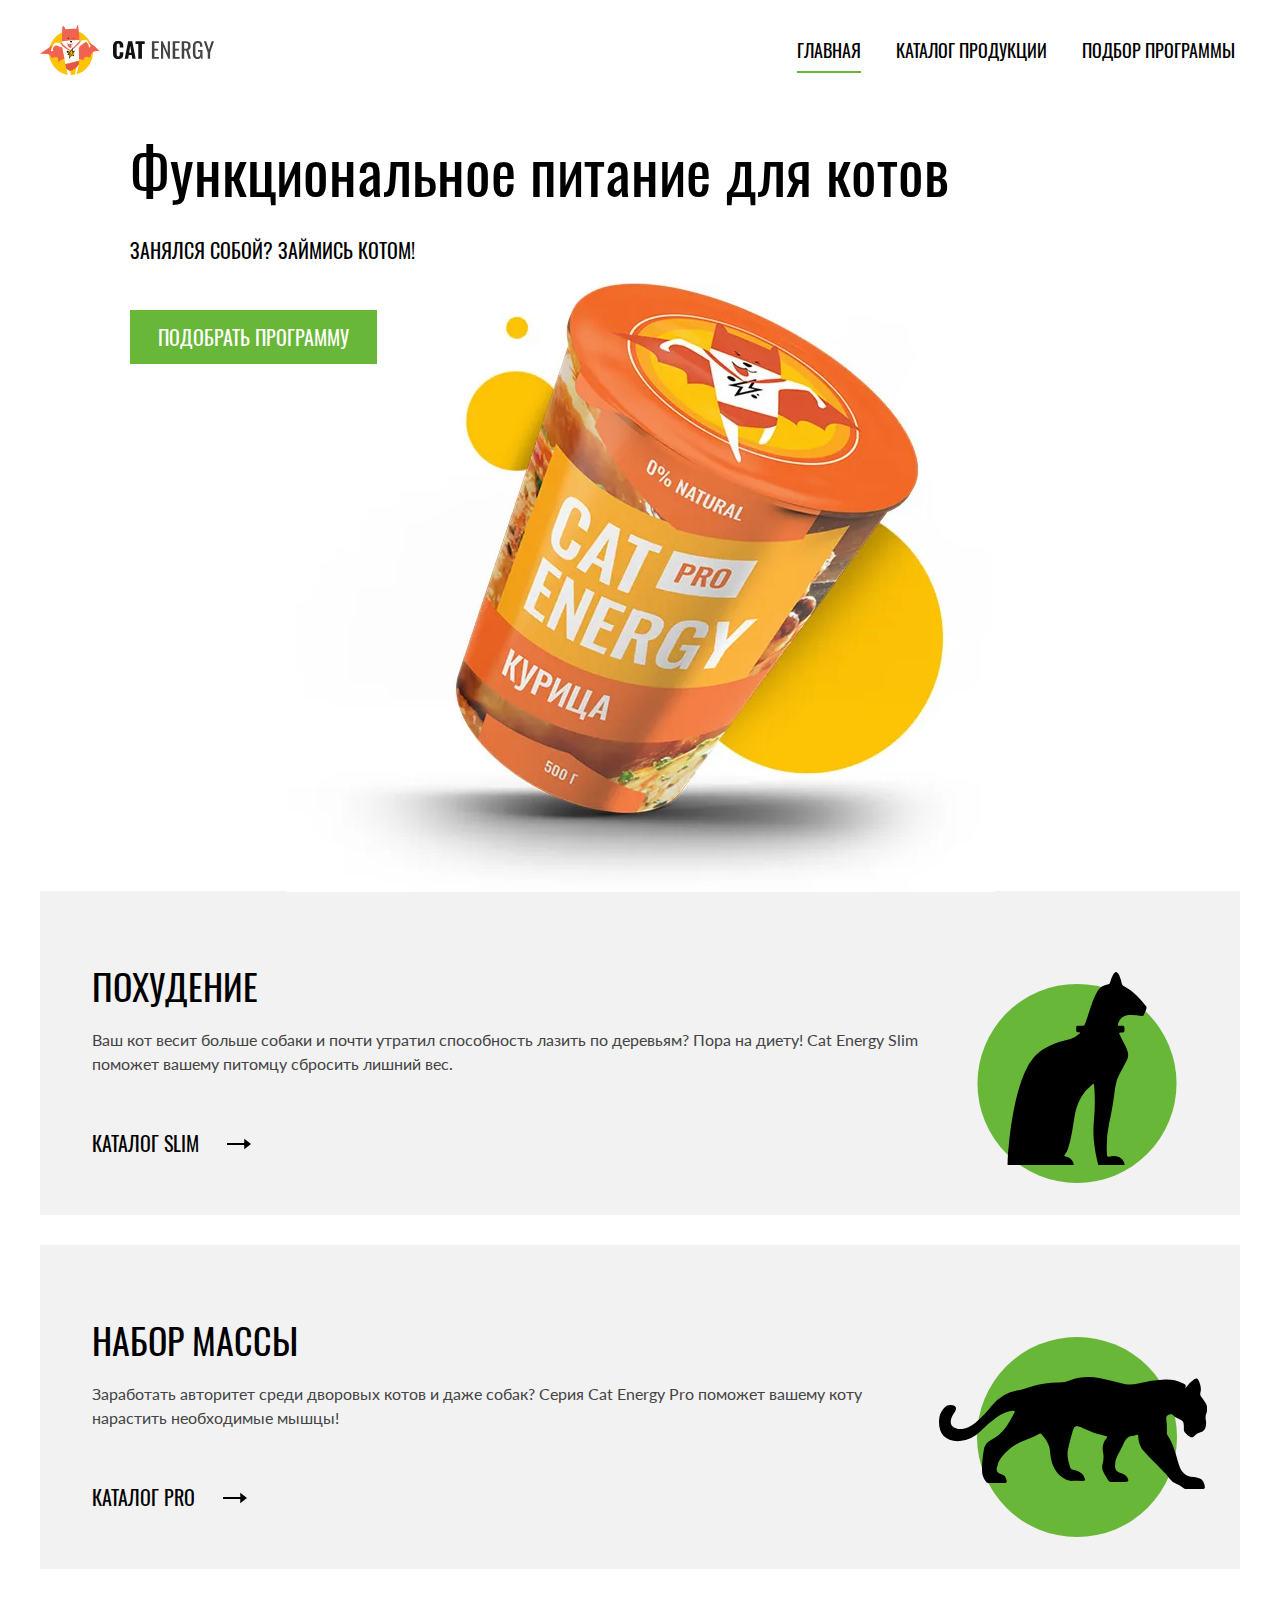
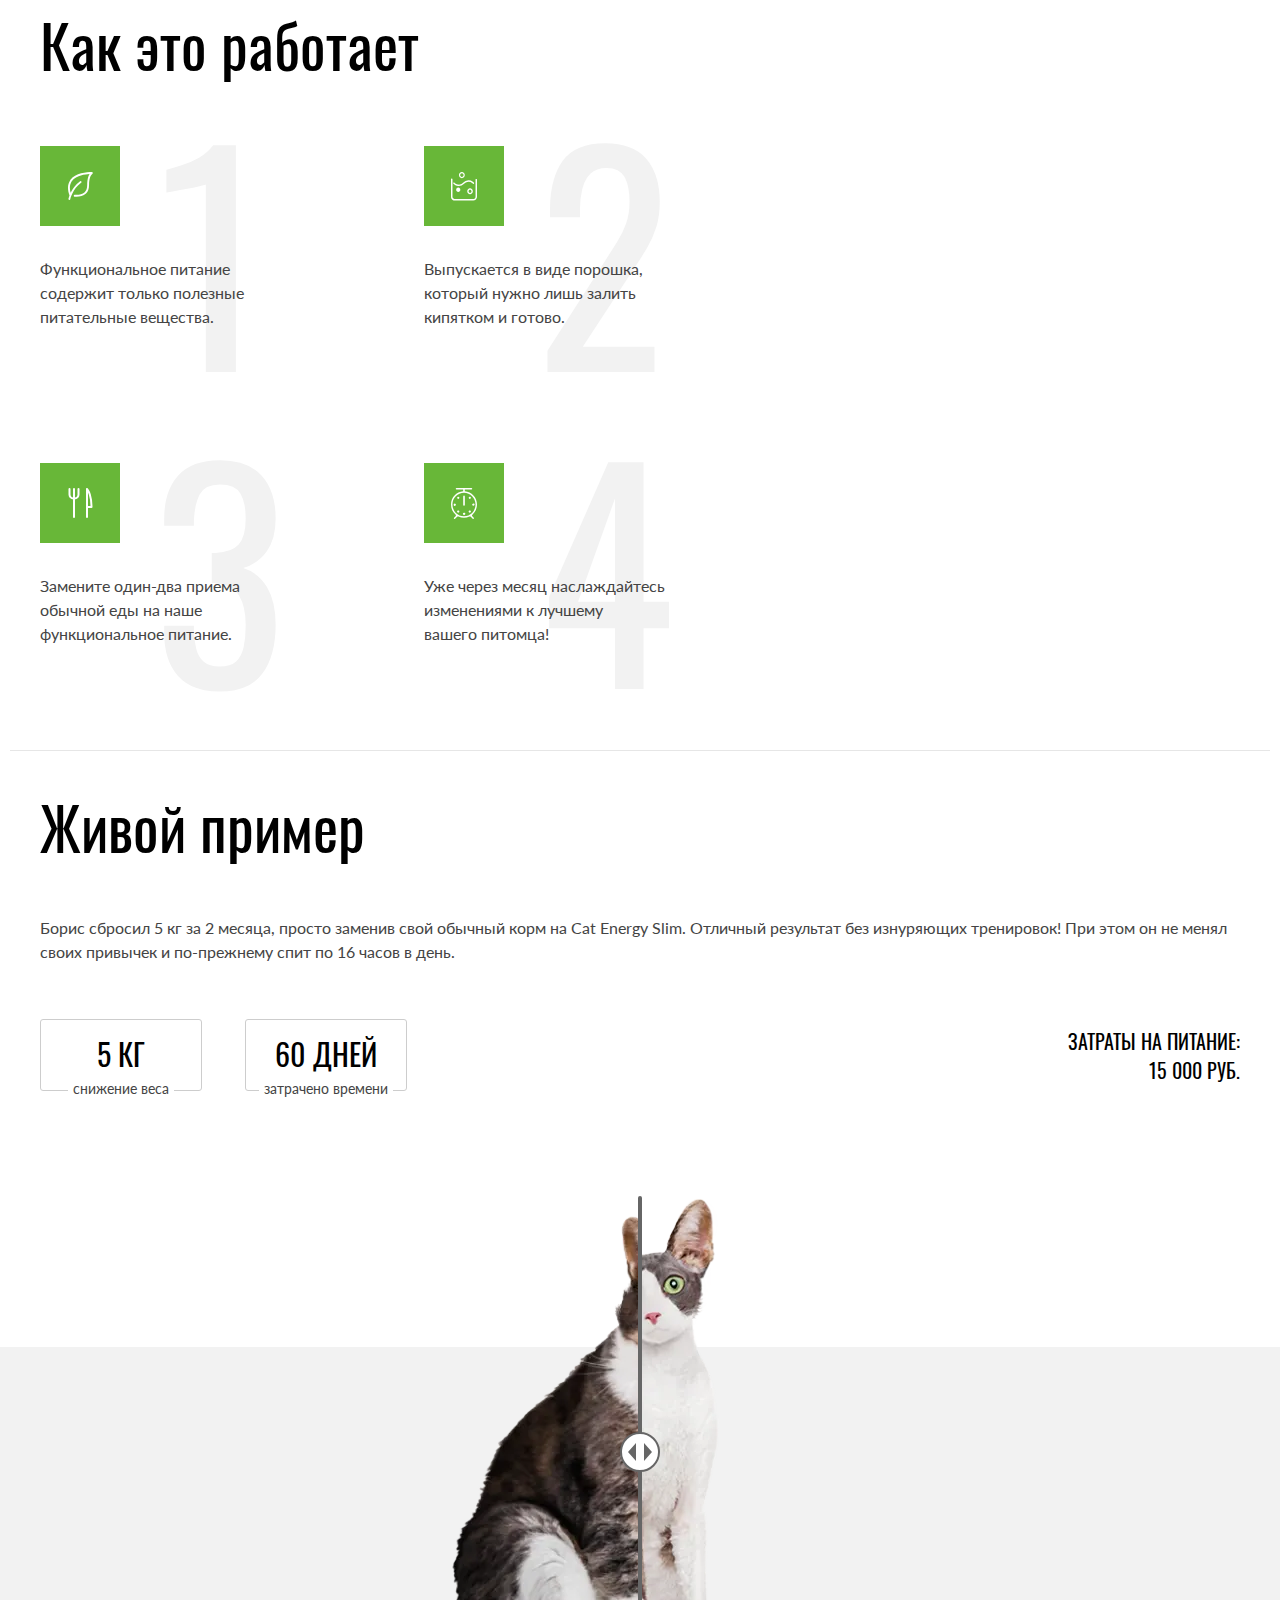
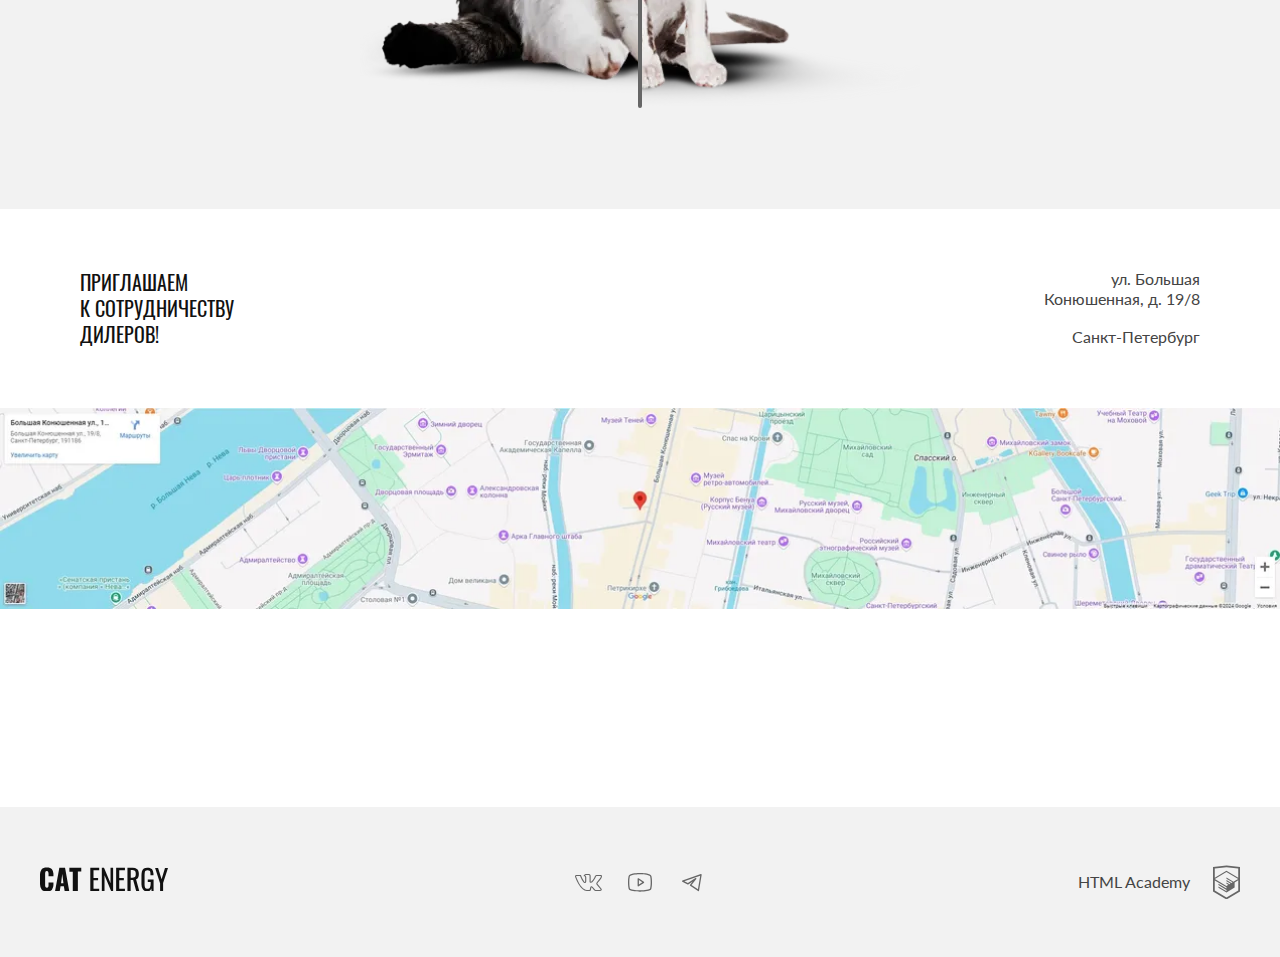
==== index.html @ 211fd14f "Deploying to gh-pages from @ rantbc/2375059-cat-energy-32@48a340b6cc485bbe9a402b5ea3aac0d2ffae75e6 🚀" ====
<!DOCTYPE html><html class="page" lang="ru"><head><meta charset="UTF-8"><title>Кэт энерджи</title><link rel="icon" href="favicon.ico"><!-- 32×32 --><link rel="icon" href="favicons/icon.svg" type="image/svg+xml"><link rel="apple-touch-icon" href="favicons/apple.png"><!-- 180×180 --><link rel="manifest" href="manifest.webmanifest"><meta name="viewport" content="width=device-width,initial-scale=1"><link rel="stylesheet" href="styles/styles.css"><script src="scripts/index.js" defer="defer"></script></head><body class="page__body"><header class="header promo"><div class="header__wrapper container"><a class="header__logo" href="index.html"><picture><source media="(min-width: 1440px)" srcset="images/logo-desktop.svg" width="202" height="59" type="image/svg+xml"><source media="(min-width: 768px)" srcset="images/logo-tablet.svg" width="174" height="50" type="image/svg+xml"><img src="images/logo-mobile.svg" width="33" height="38" alt="Логотип «Кэт энерджи»" title="Логотип «Кэт энерджи»"></picture></a><!-- блок скрываем на десктопе --> <a class="header__company" href="index.html"><img src="images/logo-caption.svg" width="101" height="20" alt="Cat Energy" title="Cat Energy"> </a><button class="button header__toggle header__toggle--nojs" id="nav-toggle" type="button" onclick="navToggle()"><span class="visually-hidden">Открыть меню</span></button><nav class="header__nav header__nav--nojs header-menu header-promo-menu" id="dropdown"><ul class="list header-menu__list"><li class="header-menu__item"><a class="link header-menu__link header-menu__link--active" href="index.html">Главная</a></li><li class="header-menu__item"><a class="link header-menu__link" href="catalog.html">Каталог продукции</a></li><li class="header-menu__item"><a class="link header-menu__link" href="programs.html">Подбор программы</a></li></ul></nav></div><div class="promo__wrapper container"><div class="promo__content promo-content"><h2 class="heading heading-h2 promo-content__title">Функциональное питание для котов</h2><p class="promo-content__subtitle">Занялся собой? Займись котом!</p><a class="button button--primary promo-content__button" href="programs.html">Подобрать программу</a><div class="promo-content__image"><picture><source media="(min-width: 1440px)" width="552" height="499" type="image/webp" srcset="images/promo-can@1x.webp, images/promo-can@2x.webp 2x"><source media="(min-width: 768px)" width="709" height="609" type="image/webp" srcset="images/promo-can-tablet@1x.webp, images/promo-can-tablet@2x.webp 2x"><source width="280" height="270" type="image/webp" srcset="images/promo-can-mobile@1x.webp, images/promo-can-mobile@2x.webp 2x"><source media="(min-width: 1440px)" width="552" height="499" type="image/png" srcset="images/promo-can@1x.png, images/promo-can@2x.png 2x"><source media="(min-width: 768px)" width="709" height="609" type="image/png" srcset="images/promo-can-tablet@1x.png, images/promo-can-tablet@2x.png 2x"><img src="images/promo-can-mobile@1x.png" width="280" height="270" srcset="images/promo-can-mobile@2x.png 2x" alt="Питание для котов" title="Питание для котов"></picture></div></div></div></header><main class="main-content"><section class="program-section"><div class="program container"><h1 class="visually-hidden">Кэт энерджи</h1><div class="program__wrapper"><div class="program__item program__item--slim"><h3 class="heading heading-h3 program__title">Похудение</h3><p class="program__description">Ваш кот весит больше собаки и почти утратил способность лазить по деревьям? Пора на диету! Cat Energy Slim поможет вашему питомцу сбросить лишний вес.</p><a class="link program__link" href="#">Каталог Slim</a></div><div class="program__item program__item--pro"><h3 class="heading heading-h3 program__title">Набор массы</h3><p class="program__description">Заработать авторитет среди дворовых котов и&nbsp;даже собак? Серия Cat Energy Pro поможет вашему коту нарастить необходимые мышцы!</p><a class="link program__link" href="#">Каталог Pro</a></div></div></div></section><section class="stages-section"><div class="stages container"><h2 class="heading heading-h2 stages__title">Как это работает</h2><ul class="list stages__list"><li class="stages__item stages__item--healthy"><p class="stages__description">Функциональное питание содержит только полезные питательные вещества.</p></li><li class="stages__item stages__item--soluble"><p class="stages__description">Выпускается в виде порошка, который нужно лишь залить кипятком и готово.</p></li><li class="stages__item stages__item--meal"><p class="stages__description">Замените один-два приема обычной еды на наше функциональное питание.</p></li><li class="stages__item stages__item--changes"><p class="stages__description stages-description">Уже через месяц наслаждайтесь изменениями к лучшему&nbsp;<br class="stages-description__break">вашего питомца!</p></li></ul></div></section><section class="example-section"><div class="example container"><h2 class="heading heading-h2 example__title">Живой пример</h2><div class="example__wrapper"><div class="example__content example-content"><p class="example-content__description">Борис сбросил 5&nbsp;кг за&nbsp;2&nbsp;месяца, просто заменив свой обычный корм на&nbsp;Cat Energy Slim. Отличный результат без изнуряющих тренировок! При этом он&nbsp;не&nbsp;менял своих привычек и&nbsp;по-прежнему спит по&nbsp;16&nbsp;часов в&nbsp;день.</p><div class="example-content__info example-info"><div class="example-info__wrapper"><div class="example-info__item example-info__item--weight info-item"><span class="info-item__progress">5 кг</span> <span class="info-item__caption info-item__caption--weight">Снижение веса</span></div><div class="example-info__item example-info__item--days info-item"><span class="info-item__progress">60 дней</span> <span class="info-item__caption info-item__caption--time">Затрачено времени</span></div><div class="example-info__item example-info__item--total info-item"><span class="info-item__total">Затраты на питание:</span> <span class="info-item__total">15 000 руб.</span></div></div></div></div><div class="example__slider example-slider"><picture class="example-slider__image-wrapper"><source media="(min-width: 768px)" width="560" height="512" type="image/webp" srcset="images/cat-before@1x.webp, images/cat-before@2x.webp 2x"><source width="280" height="256" type="image/webp" srcset="images/cat-before-mobile@1x.webp, images/cat-before-mobile@2x.webp 2x"><source media="(min-width: 768px)" width="560" height="512" type="image/png" srcset="images/cat-before@1x.png, images/cat-before@2x.png 2x"><img class="example-slider__image example-slider__image--leftShift" src="images/cat-before-mobile@1x.png" width="280" height="256" srcset="images/cat-before-mobile@2x.png 2x" alt="Кот до похудения" title="Кот до похудения"></picture><picture class="example-slider__image-wrapper"><source media="(min-width: 768px)" width="560" height="512" type="image/webp" srcset="images/cat-after@1x.webp, images/cat-after@2x.webp 2x"><source width="280" height="256" type="image/webp" srcset="images/cat-after-mobile@1x.webp, images/cat-after-mobile@2x.webp 2x"><source media="(min-width: 768px)" width="560" height="512" type="image/png" srcset="images/cat-after@1x.png, images/after@2x.png 2x"><img class="example-slider__image example-slider__image--rightShift" src="images/cat-after-mobile@1x.png" width="280" height="256" srcset="images/cat-after-mobile@2x.png 2x" alt="Кот после похудения" title="Кот после похудения"></picture><button class="example-slider__button example-slider-button" type="button"><span class="visually-hidden">Переключатель слайдов</span></button></div></div></div></section><section class="contacts-section"><div class="contacts"><h2 class="visually-hidden">Контактная информация</h2><div class="contacts__wrapper"><div class="contacts__address address container"><address class="address__wrapper"><p class="address__title">Приглашаем<br>к сотрудничеству дилеров!</p><p class="address__location">ул. Большая Конюшенная, д. 19/8<br><span class="address__location-city">Санкт-Петербург</span></p></address></div></div><iframe src="https://www.google.com/maps/embed?pb=!1m18!1m12!1m3!1d1998.603625719791!2d30.320472476916382!3d59.93871916209402!2m3!1f0!2f0!3f0!3m2!1i1024!2i768!4f13.1!3m3!1m2!1s0x4696310fca145cc1%3A0x42b32648d8238007!2z0JHQvtC70YzRiNCw0Y8g0JrQvtC90Y7RiNC10L3QvdCw0Y8g0YPQuy4sIDE5LzgsINCh0LDQvdC60YIt0J_QtdGC0LXRgNCx0YPRgNCzLCAxOTExODY!5e0!3m2!1sru!2sru!4v1725809662232!5m2!1sru!2sru" width="320" height="362" allowfullscreen="" title="Офис компании по адресу ул. Большая Конюшенная, д. 19/8 Санкт-Петербург"></iframe></div></section></main><footer class="footer"><div class="footer__wrapper container"><a class="footer__logo" href="index.html"><svg xmlns="http://www.w3.org/2000/svg" width="128" height="24" viewBox="0 0 128 24" fill="currentColor"><g clip-path="url(#a)" fill="currentColor"><path d="M1.62 22.46a9.43 9.43 0 0 1-1.6-5.72v-8.48a9.56 9.56 0 0 1 1.5-5.82c1.1-1.33 2.8-1.94 5.31-1.94 2.5 0 4.1.61 5.1 1.74a7.43 7.43 0 0 1 1.51 5v2.04h-4.9v-2.35a5.4 5.4 0 0 0-.3-2.04 1.42 1.42 0 0 0-1.4-.82c-.71 0-1.21.2-1.41.72a6.72 6.72 0 0 0-.3 2.25v10.92a4.3 4.3 0 0 0 .4 2.15c.2.5.7.71 1.4.71s1.1-.2 1.3-.71c.23-.7.33-1.42.3-2.15v-2.45h4.91v2.05a7.92 7.92 0 0 1-1.5 5.1c-1 1.23-2.7 1.84-5.1 1.84-2.41-.1-4.22-.71-5.22-2.04Zm17.73-21.66h5.7l4.21 23.3h-4.6l-.8-4.91h-3.31l-.8 4.9h-4.7l4.3-23.28Zm4.1 15.33-1.2-9.1-1.2 9.1h2.4Zm9.32-11.44h-3.4v-3.88h11.9v3.78h-3.4v19.5h-5.1v-19.4Zm17.63-3.89h8.8v2.46h-5.7v7.66h4.6v2.35h-4.6v8.57h5.7v2.35h-8.9v-23.38h.1Zm11.4 0h2.21l6.51 15.43v-15.42h2.6v23.28h-2l-6.6-15.93v15.93h-2.71v-23.28Zm14.33 0h8.81v2.46h-5.7v7.66h4.6v2.35h-4.6v8.57h5.7v2.35h-8.81v-23.38Zm11.41 0h4.61a7.9 7.9 0 0 1 5.1 1.44c1.1.92 1.6 2.55 1.6 4.7 0 2.96-.9 4.8-2.8 5.4l3.21 11.65h-3.1l-3-10.93h-2.51v10.93h-3.2v-23.18h.1Zm4.41 10.01c1.03.1 2.06-.2 2.9-.81.6-.51.9-1.53.9-3.07a6.72 6.72 0 0 0-.3-2.24 2.58 2.58 0 0 0-1.1-1.23 4.49 4.49 0 0 0-2.2-.4h-1.4v7.65h1.2v.1Zm10.91 11.55a10.49 10.49 0 0 1-1.4-5.93v-7.76a17 17 0 0 1 .5-4.4c.34-1.06 1-2 1.9-2.65 1.12-.67 2.41-1 3.71-.92 2.1 0 3.6.51 4.5 1.64a7.93 7.93 0 0 1 1.41 5.1v.82h-3v-.71c0-.86-.07-1.71-.2-2.56a2.05 2.05 0 0 0-.8-1.32 3.05 3.05 0 0 0-1.9-.51 2.96 2.96 0 0 0-2.01.6 2.3 2.3 0 0 0-.8 1.64c-.13.92-.2 1.84-.2 2.76v8.68a9.45 9.45 0 0 0 .6 3.88c.4.82 1.2 1.12 2.4 1.12a2.38 2.38 0 0 0 2.4-1.22c.53-1.3.77-2.69.7-4.09v-1.63h-2.9v-2.35h5.81v11.54h-2l-.3-2.65a4.08 4.08 0 0 1-4.11 2.96 4.93 4.93 0 0 1-4.3-2.04Zm17.13-6.44-4.9-15.01h3l3.5 11.23 3.4-11.23h3.01l-4.9 15.01v8.17h-3.01v-8.17h-.1Z"/></g></svg> <span class="visually-hidden">Название проекта «Cat Energy»</span></a><div class="footer__social social"><ul class="list social__list"><li class="social__item"><a class="social__link" href="https://vk.com/htmlacademy" target="_blank" rel="noopener noreferrer" title="Наша группа в Вконтакте"><svg class="social__icon social__icon--vkontakte" width="28" height="22"><use href="icons/stack.svg#icon-vkontakte"></use></svg> <span class="visually-hidden">Наша группа в Вконтакте</span></a></li><li class="social__item"><a class="social__link" href="https://www.youtube.com/@HTMLAcademyTV" target="_blank" rel="noopener noreferrer" title="Наш канал на YouTube"><svg class="social__icon social__icon--youtube" width="28" height="22"><use href="icons/stack.svg#icon-youtube"></use></svg> <span class="visually-hidden">Наш канал на YouTube</span></a></li><li class="social__item"><a class="social__link" href="https://htmlacademy.t.me" target="_blank" rel="noopener noreferrer" title="Наш канал в Telegram"><svg class="social__icon social__icon--telegram" width="28" height="22"><use href="icons/stack.svg#icon-telegram"></use></svg> <span class="visually-hidden">Наш канал в Telegram</span></a></li></ul></div><div class="footer__copyright copyright"><a class="link copyright__link" href="https://htmlacademy.ru/intensive/adaptive" target="_blank" rel="noopener noreferrer"><span class="copyright__text">HTML Academy</span> <svg xmlns="http://www.w3.org/2000/svg" width="27" height="34" viewBox="0 0 27 34" fill="currentColor"><g clip-path="url(#a)"><path d="m13.64.52-.14-.02-13.5 1.4v24.61l13.5 7.99 13.5-7.99v-24.6l-13.36-1.4Zm11.6 25-11.74 6.94-11.73-6.94v-10.1l11.68 6.93.02 1.25-8.02-4.75v1.23l8.04 4.8.02 1.3-8.05-4.76v1.22l8.04 4.81 8.12-4.83v-5.21l3.62-2.15v10.26Zm0-11.57-3.23 1.88-1.48.88-7.06-4.19-.01 1.23 6.04 3.57-.06.03-.13.07-.86.5-4.98-2.95-.01 1.22 3.93 2.33-.93.61-.02.01-2.97-1.74-.01 1.23 1.94 1.13-1.98 1.19-11.62-6.87 11.63-6.96 11.8 6.83Zm0-1.22-11.8-6.92-11.67 6.91v-9.23l11.73-1.23 11.73 1.23v9.24Z" fill="currentColor"/></g></svg> <span class="visually-hidden">Логотип HTML Academy</span></a></div></div></footer><script>window.onload = () => {
      if (document.querySelector('.header__nav--nojs, .header__toggle--nojs')) {
        const noJsElements = document.querySelectorAll('.header__nav--nojs, .header__toggle--nojs');
        noJsElements.forEach((el) => el.classList.remove('header__nav--nojs', 'header__toggle--nojs'))
      }
    };
    function navToggle() {
      document.getElementById("nav-toggle").classList.toggle("toggled");
      document.getElementById("dropdown").classList.toggle("show");
    }</script></body></html>
---- styles/styles.css ----
@font-face{font-family:Lato;font-weight:400;font-style:normal;font-display:swap;src:url(../fonts/lato/Lato-Regular.woff2)format("woff2")}@font-face{font-family:Oswald;font-weight:400;font-style:normal;font-display:swap;src:url(../fonts/oswald/oswaldregular.woff2)format("woff2")}*,:before,:after{box-sizing:border-box}img{object-fit:contain;max-width:100%;height:auto}body{margin:0;font-family:Lato,Arial,sans-serif;font-size:16px;font-weight:400;line-height:24px}.container{width:100%;max-width:1260px;margin:0 auto;padding:0 20px}@media (width>=768px){.container{padding:0 30px}}@media (width>=1440px){.container{padding:0 20px}}.list{margin:0;padding:0;list-style:none}.link{color:inherit;text-decoration:none}.heading{font-family:Oswald,Arial,sans-serif;font-weight:400}.visually-hidden{clip:rect(0 0 0 0);border:0;width:1px;height:1px;margin:-1px;padding:0;position:absolute;overflow:hidden}.button{-webkit-appearance:none;appearance:none;text-align:inherit;box-shadow:none;cursor:pointer;color:inherit;text-transform:uppercase;background:0 0;border:none;border-radius:0;padding:0;font-family:Oswald,Arial,sans-serif;text-decoration:none}.button--primary{text-align:center;color:#fff;background-color:#68b738;font-size:16px;line-height:20px}.button--primary:hover{background-color:#5eaa2f}.button--primary:active{color:#ffffff4d}.button--secondary{text-align:center;color:#444;background-color:#f2f2f2;font-size:16px;line-height:20px}.button--secondary:hover{background-color:#ebebeb}.header{position:relative}.header__wrapper{background-color:#fff;border-bottom:1px solid #e6e6e6;grid-template-columns:50px 1fr 50px;align-items:center;min-height:65px;display:grid;position:relative}@media (width>=768px){.header__wrapper{background-color:#0000;border-bottom:none;grid-template-columns:max-content 1fr;padding:25px 30px 0}}@media (width>=1440px){.header__wrapper{padding:55px 20px 0}}.header__logo img{display:block}.header__logo:hover img{opacity:.8}.header__logo:active img{opacity:.6}.header__company{justify-self:center;padding:5px 0 0}.header__company img{display:block}@media (width>=768px){.header__company{display:none}}.header__toggle{background-image:url(../icons/stack.svg#icon-bars);background-size:contain;justify-self:flex-end;width:24px;height:18px}@media (width>=768px){.header__toggle{display:none}}.header__toggle--nojs{display:none}.header__toggle.toggled{background-image:url(../icons/stack.svg#icon-close)}.header__nav{z-index:100;background-color:#fff;border-top:1px solid #e6e6e6;width:100%;display:none;position:absolute;top:100%;left:0}@media (width>=768px){.header__nav{top:initial;left:initial;background-color:#0000;border-top:none;justify-self:end;width:auto;padding:0 5px;display:block;position:relative}}@media (width>=1440px){.header__nav{padding:0}}.header__nav--nojs,.header__nav.show{display:block}.promo:before{content:"";background-color:#64a73c;background-image:-webkit-image-set(url(../images/promo-cat-green-mobile@1x.webp) 1x type("image/webp"),url(../images/promo-cat-green-mobile@2x.webp) 2x type("image/webp"),url(../images/promo-cat-green-mobile@1x.jpg) 1x type("image/jpg"),url(../images/promo-cat-green-mobile@2x.jpg) 2x type("image/jpg"));background-image:image-set("../images/promo-cat-green-mobile@1x.webp" 1x type("image/webp"),"../images/promo-cat-green-mobile@2x.webp" 2x type("image/webp"),"../images/promo-cat-green-mobile@1x.jpg" 1x type("image/jpg"),"../images/promo-cat-green-mobile@2x.jpg" 2x type("image/jpg"));background-position:50% 100%;background-repeat:no-repeat;background-size:contain;width:100%;height:367px;position:absolute;top:0;right:0}@media (width>=768px){.promo:before{content:none}}@media (width>=1440px){.promo:before{content:"";background-color:#64a73c;background-image:-webkit-image-set(url(../images/promo-cat-green@1x.webp) 1x type("image/webp"),url(../images/promo-cat-green@2x.webp) 2x type("image/webp"),url(../images/promo-cat-green@1x.jpg) 1x type("image/jpg"),url(../images/promo-cat-green@2x.jpg) 2x type("image/jpg"));background-image:image-set("../images/promo-cat-green@1x.webp" 1x type("image/webp"),"../images/promo-cat-green@2x.webp" 2x type("image/webp"),"../images/promo-cat-green@1x.jpg" 1x type("image/jpg"),"../images/promo-cat-green@2x.jpg" 2x type("image/jpg"));background-position:100%;background-repeat:no-repeat;background-size:contain;width:50%;height:100%;position:absolute;top:0;right:0}}.promo__wrapper{z-index:1;grid-template-columns:1fr;padding:27px 20px 0;display:grid;position:relative}@media (width>=768px){.promo__wrapper{padding:65px 0 0}}@media (width>=1440px){.promo__wrapper{padding:29px 0 52px}}.promo__image{justify-self:center;margin:0 0 3px}.promo__image img{display:block}@media (width>=768px){.promo__image{justify-self:start;margin:-83px 0 0;padding:0 30px}}@media (width>=1440px){.promo__image{margin:0 0 0 -163px;padding:0}}.promo-content{z-index:1;text-align:center;color:#fff;grid-template-columns:1fr;grid-template-areas:"promo-title""promo-subtitle""promo-image""promo-button";align-items:start;padding:0;display:grid}@media (width>=768px){.promo-content{grid-template-areas:"promo-title""promo-subtitle""promo-button""promo-image"}}@media (width>=1440px){.promo-content{grid-template-columns:514px 552px;grid-template-areas:"promo-title promo-image""promo-subtitle promo-image""promo-button promo-image"}}@media (width>=768px){.promo-content{text-align:left;color:inherit;padding:0 30px}}@media (width>=1440px){.promo-content{margin:0 0 -6px;padding:81px 0 0 100px}}.promo-content__title{grid-area:promo-title;margin:0 0 25px;font-size:36px;line-height:36px}@media (width>=768px){.promo-content__title{margin:0 0 40px;padding:0 90px;font-size:60px;line-height:60px}}@media (width>=1440px){.promo-content__title{padding:0}}.promo-content__subtitle{text-transform:uppercase;grid-area:promo-subtitle;margin:0 0 29px;font-family:Oswald,Arial,sans-serif;font-size:14px;line-height:14px}@media (width>=768px){.promo-content__subtitle{margin:0 0 50px;padding:0 90px;font-size:20px;line-height:20px}}@media (width>=1440px){.promo-content__subtitle{margin:-88px 0 52px;padding:0}}.promo-content__button{grid-area:promo-button;padding:10px 0}@media (width>=768px){.promo-content__button{z-index:1;justify-self:left;margin:0 0 0 90px;padding:14px 28px;font-size:20px;line-height:26px}}@media (width>=1440px){.promo-content__button{margin:-104px 0 0}}.promo-content__image{grid-area:promo-image;margin:0 0 -3px}@media (width>=768px){.promo-content__image{margin:-81px auto -7px}}@media (width>=1440px){.promo-content__image{margin:-81px 0 0 -147px}}.header-menu__list{flex-direction:column;display:flex}@media (width>=768px){.header-menu__list{flex-direction:row;gap:35px}}.header-menu__item{text-align:center;border-bottom:1px solid #e6e6e6}@media (width>=768px){.header-menu__item{border:0}}.header-menu__link{text-transform:uppercase;padding:22px 0 24px;font-family:Oswald,Arial,sans-serif;font-size:20px;font-weight:400;line-height:20px;display:inline-block;position:relative}@media (width>=768px){.header-menu__link{padding:0;font-size:18px;line-height:30px}}@media (width>=1440px){.header-menu__link{font-size:20px}}.header-menu__link:hover{opacity:.6}.header-menu__link:active{opacity:.3}@media (width>=768px){.header-menu__link--active{text-underline-offset:13px;text-decoration-line:underline;text-decoration-color:#68b738;text-decoration-thickness:2px}}@media (width>=1440px){.header-menu__link--active{text-decoration-color:#68b738}.header-promo-menu .header-menu__link{color:#fff}.header-promo-menu .header-menu__link--active{text-decoration-color:#fff}}.program{padding:20px}@media (width>=768px){.program{padding:0 30px 45px}}@media (width>=1440px){.program{padding:82px 20px 71px}}.program__wrapper{grid-template-columns:1fr;gap:20px;display:grid}@media (width>=768px){.program__wrapper{gap:30px}}@media (width>=1440px){.program__wrapper{grid-template-columns:repeat(2,1fr);gap:80px}}.program__item{background-color:#f2f2f2;padding:20px 20px 17px;position:relative}@media (width>=768px){.program__item{padding:77px 316px 57px 52px}}@media (width>=1440px){.program__item{padding:20px 61px 59px 52px}}.program__item--slim:before{content:"";background-image:url(../icons/stack.svg#cat-slim);width:50px;height:53px;position:absolute;top:21px;left:20px}@media (width>=768px){.program__item--slim:before{top:81px;right:63px;left:initial;width:200px;height:211px}}@media (width>=1440px){.program__item--slim:before{top:41px;left:52px;right:initial;width:100px;height:106px}}.program__item--pro:before{content:"";background-image:url(../icons/stack.svg#cat-pro);width:67px;height:50px;position:absolute;top:23px;left:11px}@media (width>=768px){.program__item--pro:before{top:92px;right:33px;left:initial;width:268px;height:200px}}@media (width>=1440px){.program__item--pro:before{top:47px;left:33px;right:initial;width:134px;height:100px}}.program__title{text-transform:uppercase;margin:0;padding:10px 0 29px 70px;font-size:24px;line-height:37px}@media (width>=768px){.program__title{margin:0 0 24px;padding:0;font-size:36px;line-height:36px}}@media (width>=1440px){.program__title{margin:0;padding:57px 0 73px 162px}}.program__description{color:#444;border-bottom:1px solid #d9d9d9;margin:0 0 15px;padding:0 0 23px;font-size:14px;line-height:18px}@media (width>=768px){.program__description{font-size:inherit;line-height:inherit;border:0;margin:0 0 52px;padding:0}}@media (width>=1440px){.program__description{margin:0 0 27px}}.program__link{text-transform:uppercase;font-family:Oswald,Arial,sans-serif;font-size:16px;line-height:16px}.program__link:after{content:"";background-image:url(../icons/stack.svg#icon-arrow-right);width:24px;height:12px;margin:0 0 2px 16px;display:inline-block}@media (width>=768px){.program__link:after{content:"";margin:0 0 2px 28px}}.program__link:hover:after{background-image:url(../icons/stack.svg#icon-arrow-right-hovered);width:32px;height:10px;margin:0 0 3px 16px}.program__link:active{opacity:.3}@media (width>=768px){.program__link{font-size:20px;line-height:30px}}.stages{padding:0 20px 49px}@media (width>=768px){.stages{border-bottom:1px solid #e6e6e6;margin:0 auto 45px;padding:0 30px 47px}}@media (width>=1440px){.stages{border-bottom:none;margin:0 auto;padding:0 20px 69px}}.stages__title{margin:0 0 40px;font-size:36px;line-height:40px}@media (width>=768px){.stages__title{margin:0 0 32px;font-size:60px;line-height:60px}}.stages__list{grid-template-columns:1fr;gap:20px;display:grid}@media (width>=768px){.stages__list{grid-template-columns:repeat(2,249px);gap:37px 135px}}@media (width>=1440px){.stages__list{grid-template-columns:repeat(4,1fr);gap:80px}}.stages__item{grid-template-columns:60px auto;gap:20px;display:grid;position:relative}@media (width>=768px){.stages__item{padding:40px 0 57px;display:block}}.stages__item:before{content:"";background-color:#68b738;background-position:50%;background-repeat:no-repeat;width:60px;height:60px;display:block}@media (width>=768px){.stages__item:before{width:80px;height:80px;margin:0 0 31px}}.stages__item:after{color:#f2f2f2;font-family:Oswald,Arial,sans-serif;font-size:280px;line-height:280px;position:absolute;top:0;right:0}.stages__item--healthy:before{background-image:url(../icons/stack.svg#icon-leaf);background-size:30px 32px}@media (width>=768px){.stages__item--healthy:after{content:"1";right:25px}}@media (width>=1440px){.stages__item--healthy:after{right:20px}}.stages__item--soluble:before{background-image:url(../icons/stack.svg#icon-powder);background-size:26px 29px}@media (width>=768px){.stages__item--soluble:after{content:"2";right:3px}}@media (width>=1440px){.stages__item--soluble:after{right:0}}.stages__item--meal:before{background-image:url(../icons/stack.svg#icon-meal);background-size:25px 30px}@media (width>=768px){.stages__item--meal:after{content:"3";right:2px}}@media (width>=1440px){.stages__item--meal:after{right:0}}.stages__item--changes:before{background-image:url(../icons/stack.svg#icon-scales);background-size:26px 31px}@media (width>=768px){.stages__item--changes:after{content:"4"}}@media (width>=1440px){.stages__item--changes:after{right:-4px}}.stages__description{color:#444;z-index:1;margin:0;font-size:14px;line-height:19px;position:relative}@media (width>=768px){.stages__description{font-size:inherit;line-height:inherit}}.stages__description--break{display:none}@media (width>=768px){.stages__description--break{display:block}}.stages-description__break{display:none}@media (width>=768px){.stages-description__break{display:block}}.example-section{background-color:#eaeaea;position:relative}@media (width>=768px){.example-section{background-color:#fff}.example-section:before{content:"";background-color:#f2f2f2;width:100%;height:462px;position:absolute;bottom:0;left:0}}.example{position:relative}.example__title{margin:0 0 40px;padding:25px 0 0;font-size:36px;line-height:40px}@media (width>=768px){.example__title{margin:0 0 60px;padding:0;font-size:60px;line-height:60px}}@media (width>=1440px){.example__title{margin:0 0 146px;padding:0}}.example__wrapper{grid-template-columns:1fr;display:grid}@media (width>=1440px){.example__wrapper{grid-template-columns:436px 560px;justify-content:space-between}}.example-content__description{color:#444;margin:0 0 20px;font-size:14px;line-height:18px}@media (width>=768px){.example-content__description{font-size:inherit;line-height:inherit;margin:0 0 55px}}@media (width>=1440px){.example-content__description{margin:0 4px 69px 0}}.example-info__wrapper{grid-template-columns:repeat(2,1fr);grid-template-areas:"weight days""total total";gap:32px;margin:0 0 20px;display:grid}@media (width>=768px){.example-info__wrapper{grid-template-columns:repeat(2,162px) 1fr;grid-template-areas:"weight days total";gap:43px;margin:0 0 105px}}@media (width>=1440px){.example-info__wrapper{grid-template-columns:repeat(2,162px);grid-template-areas:"weight days""total total";gap:60px 42px;margin:0 0 75px}}.example-info__item{text-align:center;border:1px solid #cdcdcd;border-radius:3px;position:relative}.example-info__item--weight{grid-area:weight}.example-info__item--days{grid-area:days}.example-info__item--total{grid-area:total}.info-item__progress{text-transform:uppercase;padding:14px 0 17px;font-family:Oswald,Arial,sans-serif;font-size:24px;display:block}@media (width>=768px){.info-item__progress{padding:15px 0 18px;font-size:30px;line-height:37px}}.info-item__caption{text-transform:lowercase;text-align:center;color:#444;background-color:#eaeaea;padding:0 5px;font-size:12px;line-height:12px;display:block;position:absolute;bottom:-15px}@media (width>=768px){.info-item__caption{white-space:nowrap;background-color:#fff;font-size:14px;line-height:14px;bottom:-6px}}@media (width>=1440px){.info-item__caption{background-color:#f2f2f2}}.info-item__total{text-transform:uppercase;font-family:Oswald,Arial,sans-serif;font-size:14px;line-height:20px}@media (width>=768px){.info-item__total{font-size:20px}}.info-item:last-child{text-align:center;border:0;justify-self:center;gap:9px;display:flex}@media (width>=768px){.info-item:last-child{text-align:right;flex-direction:column;justify-self:end;gap:9px;padding:12px 0 0}}@media (width>=1440px){.info-item:last-child{text-align:left;flex-direction:row;justify-self:start;gap:65px;padding:0}}.info-item__caption--weight{max-width:80px;left:20px}@media (width>=768px){.info-item__caption--weight{max-width:max-content;left:27px}}.info-item__caption--time{max-width:80px;left:20px}@media (width>=768px){.info-item__caption--time{max-width:max-content;left:13px}}.example-slider{grid-template-columns:repeat(2,1fr);width:280px;margin:0 auto 40px;display:grid;position:relative}@media (width>=768px){.example-slider{width:560px;margin:0 auto 101px}}@media (width>=1440px){.example-slider{margin:-205px 0 0}}.example-slider:before{content:"";z-index:1;background-color:#666;border-radius:2px;width:4px;height:256px;position:absolute;top:0;left:50%;transform:translate(-50%)}@media (width>=768px){.example-slider:before{height:512px}}.example-slider:has(.example-slider__button:hover):before{background-color:#68b738}.example-slider__image-wrapper{overflow:hidden}.example-slider__image{max-width:max-content;display:block;position:relative}.example-slider__image--leftShift{left:0}.example-slider__image--rightShift{right:100%}.example-slider__button{z-index:2;background-color:#fff;border:2px solid #666;border-radius:50%;width:40px;height:40px;padding:0;position:absolute;top:50%;left:50%;transform:translate(-50%,-50%)}.example-slider__button:after{content:"";z-index:3;background-color:#666;width:24px;height:18px;position:absolute;top:50%;left:50%;transform:translate(-50%,-50%);-webkit-mask-image:url(../icons/stack.svg#double-triangle-arrow);mask-image:url(../icons/stack.svg#double-triangle-arrow);-webkit-mask-position:50%;mask-position:50%;-webkit-mask-size:24px 18px;mask-size:24px 18px;-webkit-mask-repeat:no-repeat;mask-repeat:no-repeat}.example-slider__button:hover{border-color:#68b738}.example-slider__button:hover:after{background-color:#68b738}@media (width>=1440px){.example-slider__button{top:43%}}.catalog.container{padding:27px 0 0}@media (width>=768px){.catalog.container{padding:65px 30px 0}}@media (width>=1440px){.catalog.container{padding:74px 20px 0}}.catalog__heading{margin:0 0 41px;padding:0 20px;font-size:36px;line-height:36px}@media (width>=768px){.catalog__heading{margin:0 0 84px;padding:0;font-size:60px;line-height:60px}}.catalog__list{grid-template-columns:1fr;align-items:end;margin:0 0 25px;display:grid}@media (width>=768px){.catalog__list{grid-template-columns:repeat(2,324px);gap:60px;margin:0 0 74px}}@media (width>=1440px){.catalog__list{grid-template-columns:repeat(4,245px);gap:63px 80px;margin:0 0 71px}}.product-preview{border-bottom:1px solid #ebebeb;padding:22px 20px 23px;position:relative}@media (width>=768px){.product-preview{border:none;padding:10px 37px 40px}}@media (width>=1440px){.product-preview{padding:10px 38px 40px}}@media (width>=768px){.product-preview:after{content:"";background-color:#f2f2f2;width:100%;height:430px;position:absolute;bottom:0;left:0}}.product-preview__content{z-index:1;grid-template-columns:repeat(2,1fr);grid-template-areas:"photo title""photo properties""order order";display:grid;position:relative}@media (width>=768px){.product-preview__content{grid-template-columns:1fr;grid-template-areas:"photo""title""properties""order"}}.product-preview__photo{grid-area:photo;justify-content:center;align-items:center;height:107px;display:flex}@media (width>=768px){.product-preview__photo{height:210px;margin:0 0 22px}}@media (width>=1440px){.product-preview__photo{margin:0 0 12px}}.product-preview__photo img{display:block}.product-preview__title{text-transform:uppercase;color:#222;grid-area:title;margin:0 0 14px;padding:0 52px 0 0;font-family:Oswald,Arial,sans-serif;line-height:20px}@media (width>=768px){.product-preview__title{text-align:center;margin:0 0 21px;padding:0 60px;font-size:20px;line-height:24px}}@media (width>=1440px){.product-preview__title{margin:0 0 23px;padding:0 15px}}.product-properties{grid-area:properties;margin:0 0 21px}@media (width>=768px){.product-properties{margin:0 0 27px}}@media (width>=1440px){.product-properties{margin:0 0 33px}}.product-properties__item{justify-content:space-between;display:flex}@media (width>=768px){.product-properties__item{border-bottom:1px solid #cdcdcd;margin:0 0 5px;padding:0 0 5px}}@media (width>=1440px){.product-properties__item:nth-child(2){margin:0 0 4px;padding:0 0 8px}.product-properties__item:last-child{margin:0;padding:0 0 10px}}.product-properties__name,.product-properties__value{color:#444;font-size:12px;line-height:16px}@media (width>=768px){.product-properties__name,.product-properties__value{font-size:16px;line-height:20px}}.product-order{grid-area:order}.product-order__button{text-align:center;width:100%;padding:10px;display:block}.product-preview-more{padding:26px 20px 24px;position:relative}@media (width>=768px){.product-preview-more{padding:10px 37px 40px}}@media (width>=1440px){.product-preview-more{padding:10px 38px 40px}}@media (width>=768px){.product-preview-more:after{content:"";background-color:#fff;border:2px solid #f2f2f2;width:100%;height:430px;position:absolute;bottom:0;left:0}}.product-preview-more__content{text-align:center;z-index:1;position:relative}.product-preview-more__caption{text-align:center;color:#444;padding:0 0 21px;font-size:12px;line-height:16px}@media (width>=768px){.product-preview-more__caption{padding:0 20px 84px;font-size:16px;line-height:18px}}@media (width>=1440px){.product-preview-more__caption{padding:0 0 90px;font-size:16px;line-height:18px}}.more-title{text-transform:uppercase;color:#222;margin:0 0 8px;padding:0;font-family:Oswald,Arial,sans-serif;line-height:20px;position:relative}.more-title:before{content:"";background-image:url(../icons/stack.svg#icon-plus);width:30px;height:30px;margin:0 auto 24px;display:block}@media (width>=768px){.more-title{text-align:center;margin:0 0 21px;padding:0 40px;font-size:20px;line-height:24px}.more-title:before{width:60px;height:60px;margin:0 auto 48px}}@media (width>=1440px){.more-title{margin:0 0 26px;padding:0 15px}.more-title:before{margin:0 auto 40px}}.more-controls__button{text-align:center;width:100%;padding:10px;display:block}.related-section{padding:0 0 40px;position:relative}@media (width>=768px){.related-section{padding:0 0 80px}}@media (width>=1440px){.related-section{padding:0 0 96px}}.related-section:before{content:"";z-index:-1;background-color:#68b738;width:100%;height:2px;position:absolute;top:12px;left:0}@media (width>=768px){.related-section:before{top:14px}}@media (width>=1440px){.related-section:before{top:18px}}.related-products__title{background-color:#fff;margin:0 0 36px -20px;padding:0 40px 0 20px;font-size:24px;display:inline-block}@media (width>=768px){.related-products__title{margin:0 0 80px;padding:0 40px;font-size:32px;line-height:32px}}@media (width>=1440px){.related-products__title{margin:0 0 79px -40px;font-size:40px;line-height:40px}}.related-products__wrapper{grid-template-columns:1fr;display:grid}@media (width>=768px){.related-products__wrapper{gap:70px}}@media (width>=1440px){.related-products__wrapper{grid-template-columns:1fr 245px;gap:80px}}.related-products__list{margin:0 0 33px}@media (width>=768px){.related-products__list{margin:0}}.related-preview{border-bottom:1px solid #cdcdcd;padding:13px 0 20px}.related-preview:first-child{border-top:1px solid #cdcdcd}@media (width>=768px){.related-preview{border-left:1px solid #cdcdcd;border-right:1px solid #cdcdcd;padding:25px 38px 28px}}@media (width>=1440px){.related-preview{border-left:none;border-right:none;padding:15px 0 16px}}.related-preview__content{grid-template-areas:"title title""bulk price""offer offer";align-items:center;row-gap:13px;display:grid}@media (width>=768px){.related-preview__content{grid-template-columns:1fr 132px 93px;grid-template-areas:"title bulk price""offer offer offer";row-gap:25px}}@media (width>=1440px){.related-preview__content{grid-template-columns:1fr 224px 61px 244px;grid-template-areas:"title bulk price offer";gap:20px}}.related-preview__title{text-transform:uppercase;color:#222;grid-area:title;font-family:Oswald,Arial,sans-serif;font-size:16px;line-height:16px}@media (width>=768px){.related-preview__title{font-size:20px;line-height:20px}}.related-preview__bulk{color:#444;grid-area:bulk;font-size:14px;line-height:14px}@media (width>=768px){.related-preview__bulk{justify-self:end;font-size:16px;line-height:20px}}@media (width>=1440px){.related-preview__bulk{justify-self:start}}.related-preview__price{color:#444;grid-area:price;justify-self:end;font-size:14px;line-height:14px}@media (width>=768px){.related-preview__price{font-size:16px;line-height:20px}}@media (width>=1440px){.related-preview__price{justify-self:start}}.related-preview__controls{grid-area:offer}.related-order__button{text-transform:uppercase;text-align:center;color:#fff;background-color:#68b738;width:100%;padding:10px;font-family:Oswald,Arial,sans-serif;font-size:16px;line-height:20px;display:block}.related-order__button:hover{background-color:#5eaa2f}.related-products-offer{color:#fff;background-image:-webkit-image-set(url(../images/cat-case-green@1x.webp) 1x type("image/webp"),url(../images/cat-case-green@2x.webp) 2x type("image/webp"),url(../images/cat-case-green@1x.jpg) 1x type("image/jpg"),url(../images/cat-case-green@2x.jpg) 2x type("image/jpg"));background-image:image-set("../images/cat-case-green@1x.webp" 1x type("image/webp"),"../images/cat-case-green@2x.webp" 2x type("image/webp"),"../images/cat-case-green@1x.jpg" 1x type("image/jpg"),"../images/cat-case-green@2x.jpg" 2x type("image/jpg"));background-position:100%;background-size:cover;padding:20px 50px 44px}@media (width>=768px){.related-products-offer{background-image:-webkit-image-set(url(../images/cat-case-green-tablet@1x.webp) 1x type("image/webp"),url(../images/cat-case-green-tablet@2x.webp) 2x type("image/webp"),url(../images/cat-case-green-tablet@1x.jpg) 1x type("image/jpg"),url(../images/cat-case-green-tablet@2x.jpg) 2x type("image/jpg"));background-image:image-set("../images/cat-case-green-tablet@1x.webp" 1x type("image/webp"),"../images/cat-case-green-tablet@2x.webp" 2x type("image/webp"),"../images/cat-case-green-tablet@1x.jpg" 1x type("image/jpg"),"../images/cat-case-green-tablet@2x.jpg" 2x type("image/jpg"));background-size:contain;padding:20px 60px 44px}}@media (width>=1440px){.related-products-offer{background-image:-webkit-image-set(url(../images/cat-case-green@1x.webp) 1x type("image/webp"),url(../images/cat-case-green@2x.webp) 2x type("image/webp"),url(../images/cat-case-green@1x.jpg) 1x type("image/jpg"),url(../images/cat-case-green@2x.jpg) 2x type("image/jpg"));background-image:image-set("../images/cat-case-green@1x.webp" 1x type("image/webp"),"../images/cat-case-green@2x.webp" 2x type("image/webp"),"../images/cat-case-green@1x.jpg" 1x type("image/jpg"),"../images/cat-case-green@2x.jpg" 2x type("image/jpg"));background-position:100%;background-size:cover}}.related-products-offer p{text-align:center;margin:0;line-height:20px}@media (width>=768px){.related-products-offer p{text-align:left;max-width:161px}}@media (width>=1440px){.related-products-offer p{max-width:initial;text-align:center}}.related-products-offer:before{content:"";background-image:url(../icons/stack.svg#icon-gift);width:78px;height:80px;margin:38px auto 48px;display:block}@media (width>=768px){.related-products-offer{justify-content:space-between;align-items:center;padding:60px 125px 60px 77px;display:flex}.related-products-offer:before{content:"";background-image:url(../icons/stack.svg#icon-gift);width:78px;height:80px;margin:0;display:block}}@media (width>=1440px){.related-products-offer{padding:20px 39px;display:block}.related-products-offer:before{margin:38px auto 48px}}.subscribe-section{padding:0 0 40px;position:relative}@media (width>=768px){.subscribe-section{padding:0 0 80px}}@media (width>=1440px){.subscribe-section{padding:0 0 104px}}.subscribe-section:before{content:"";z-index:-1;background-color:#68b738;width:100%;height:2px;position:absolute;top:12px;left:0}@media (width>=768px){.subscribe-section:before{top:14px}}@media (width>=1440px){.subscribe-section:before{top:18px}}.subscribe__title{background-color:#fff;margin:0 0 12px -20px;padding:0 40px 0 20px;font-size:24px;display:inline-block}@media (width>=768px){.subscribe__title{margin:0 0 66px;padding:0 40px;font-size:32px;line-height:32px}}@media (width>=1440px){.subscribe__title{margin:0 0 72px -40px;font-size:40px;line-height:40px}}.subscribe__subtitle{margin:22px 0;padding:0 30px;font-family:Oswald,Arial,sans-serif;font-size:16px}@media (width>=768px){.subscribe__subtitle{text-align:center;margin:0 0 24px;font-size:24px;line-height:32px}}.subscribe-form{flex-direction:column;gap:16px;width:100%;margin:0 auto;display:flex}@media (width>=768px){.subscribe-form{flex-direction:row;gap:0;width:100%;max-width:632px}}@media (width>=1440px){.subscribe-form{max-width:752px}}.subscribe-form__input{vertical-align:middle;white-space:normal;-webkit-appearance:textfield;appearance:textfield;text-transform:uppercase;background:0 0;border:1px solid #e7e7e7;flex-grow:1;margin:0;padding:12px 13px;font-family:Oswald,Arial,sans-serif;font-size:20px;line-height:30px;display:inline-block}.subscribe-form__input:hover{border-color:#cdcdcd}.subscribe-form__input:focus{border-color:#444;outline:none}.subscribe-form__input:invalid:not(:placeholder-shown){border-color:#ff8282}.subscribe-form__button{padding:15px 70px;font-size:20px;line-height:26px}.contacts{background-image:-webkit-image-set(url(../images/map-img-mobile@1x.webp) 1x type("image/webp"),url(../images/map-img-mobile@2x.webp) 2x type("image/webp"),url(../images/map-img-mobile@1x.jpg) 1x type("image/jpg"),url(../images/map-img-mobile@2x.jpg) 2x type("image/jpg"));background-image:image-set("../images/map-img-mobile@1x.webp" 1x type("image/webp"),"../images/map-img-mobile@2x.webp" 2x type("image/webp"),"../images/map-img-mobile@1x.jpg" 1x type("image/jpg"),"../images/map-img-mobile@2x.jpg" 2x type("image/jpg"));background-position:50%;background-repeat:no-repeat;background-size:contain;position:relative}@media (width>=768px){.contacts{background-image:-webkit-image-set(url(../images/map-img@1x.webp) 1x type("image/webp"),url(../images/map-img@2x.webp) 2x type("image/webp"),url(../images/map-img@1x.jpg) 1x type("image/jpg"),url(../images/map-img@2x.jpg) 2x type("image/jpg"));background-image:image-set("../images/map-img@1x.webp" 1x type("image/webp"),"../images/map-img@2x.webp" 2x type("image/webp"),"../images/map-img@1x.jpg" 1x type("image/jpg"),"../images/map-img@2x.jpg" 2x type("image/jpg"))}}@media (width>=1440px){.contacts__wrapper{width:100%;position:absolute;top:95px;left:0}}.contacts__address{background-color:#fff}@media (width>=1440px){.contacts__address{background-color:#0000}}.contacts__address--catalog{background-color:#f2f2f2}@media (width>=1440px){.contacts__address--catalog{background-color:#0000}}.contacts iframe{border:0;width:100%;height:362px;margin:0 0 -6px}@media (width>=768px){.contacts iframe{height:400px}}.address__wrapper{font-style:initial;justify-content:space-between;gap:14px;padding:26px 0;display:flex}@media (width>=768px){.address__wrapper{gap:30px;padding:60px 40px}}@media (width>=1440px){.address__wrapper{background-color:#fff;gap:30px;max-width:565px;padding:61px 80px 60px}}.address__title{text-transform:uppercase;color:#111;max-width:140px;margin:0;font-family:Oswald,Arial,sans-serif;line-height:20px}@media (width>=768px){.address__title{max-width:163px;font-size:20px;line-height:26px}}.address__location{color:#444;margin:0;font-size:14px;line-height:20px}@media (width>=768px){.address__location{text-align:right;max-width:157px;font-size:16px;line-height:20px}}@media (width>=1440px){.address__location{text-align:left}}@media (width>=768px){.address__location-city{padding-top:18px;display:block}}.footer{background-color:#f2f2f2}.footer__wrapper{grid-template-columns:1fr;align-items:center;padding:40px 20px;display:grid}@media (width>=768px){.footer__wrapper{grid-template-columns:1fr auto 1fr;padding:55px 30px}}@media (width>=1440px){.footer__wrapper{grid-template-columns:1fr auto 1fr;padding:66px 20px}}.footer__logo{text-align:center;color:#111;border-bottom:1px solid #d9d9d9;width:100%;margin:0 0 18px;padding:0 0 14px}@media (width>=768px){.footer__logo{text-align:left;border-bottom:none;width:auto;margin:0;padding:0}}.footer__logo:hover{color:#3e3e3e}.footer__logo:active{color:#6b6b6b}.footer__logo svg{display:inline-block}@media (width>=768px){.footer__logo{justify-self:start;padding:5px 0}}.social{border-bottom:1px solid #d9d9d9;width:100%;margin:0 0 20px;padding:0 0 20px}@media (width>=768px){.social{border-bottom:none;width:auto;margin:0;padding:0}}.social__list{justify-content:center;gap:24px;display:flex}.social__link{align-items:center;gap:24px;display:flex}.social__icon{color:#666}.social__icon:hover{color:#68b738}.social__icon:active{color:#68b738;opacity:.3}.copyright{justify-self:center;width:100%}@media (width>=768px){.copyright{justify-self:right;width:auto}}.copyright__link{color:#666;justify-content:space-between;align-items:center;gap:23px;display:flex}.copyright__link:hover{color:#68b738}.copyright__link:active{color:#68b738;opacity:.3}.copyright__text{color:#444;line-height:20px}
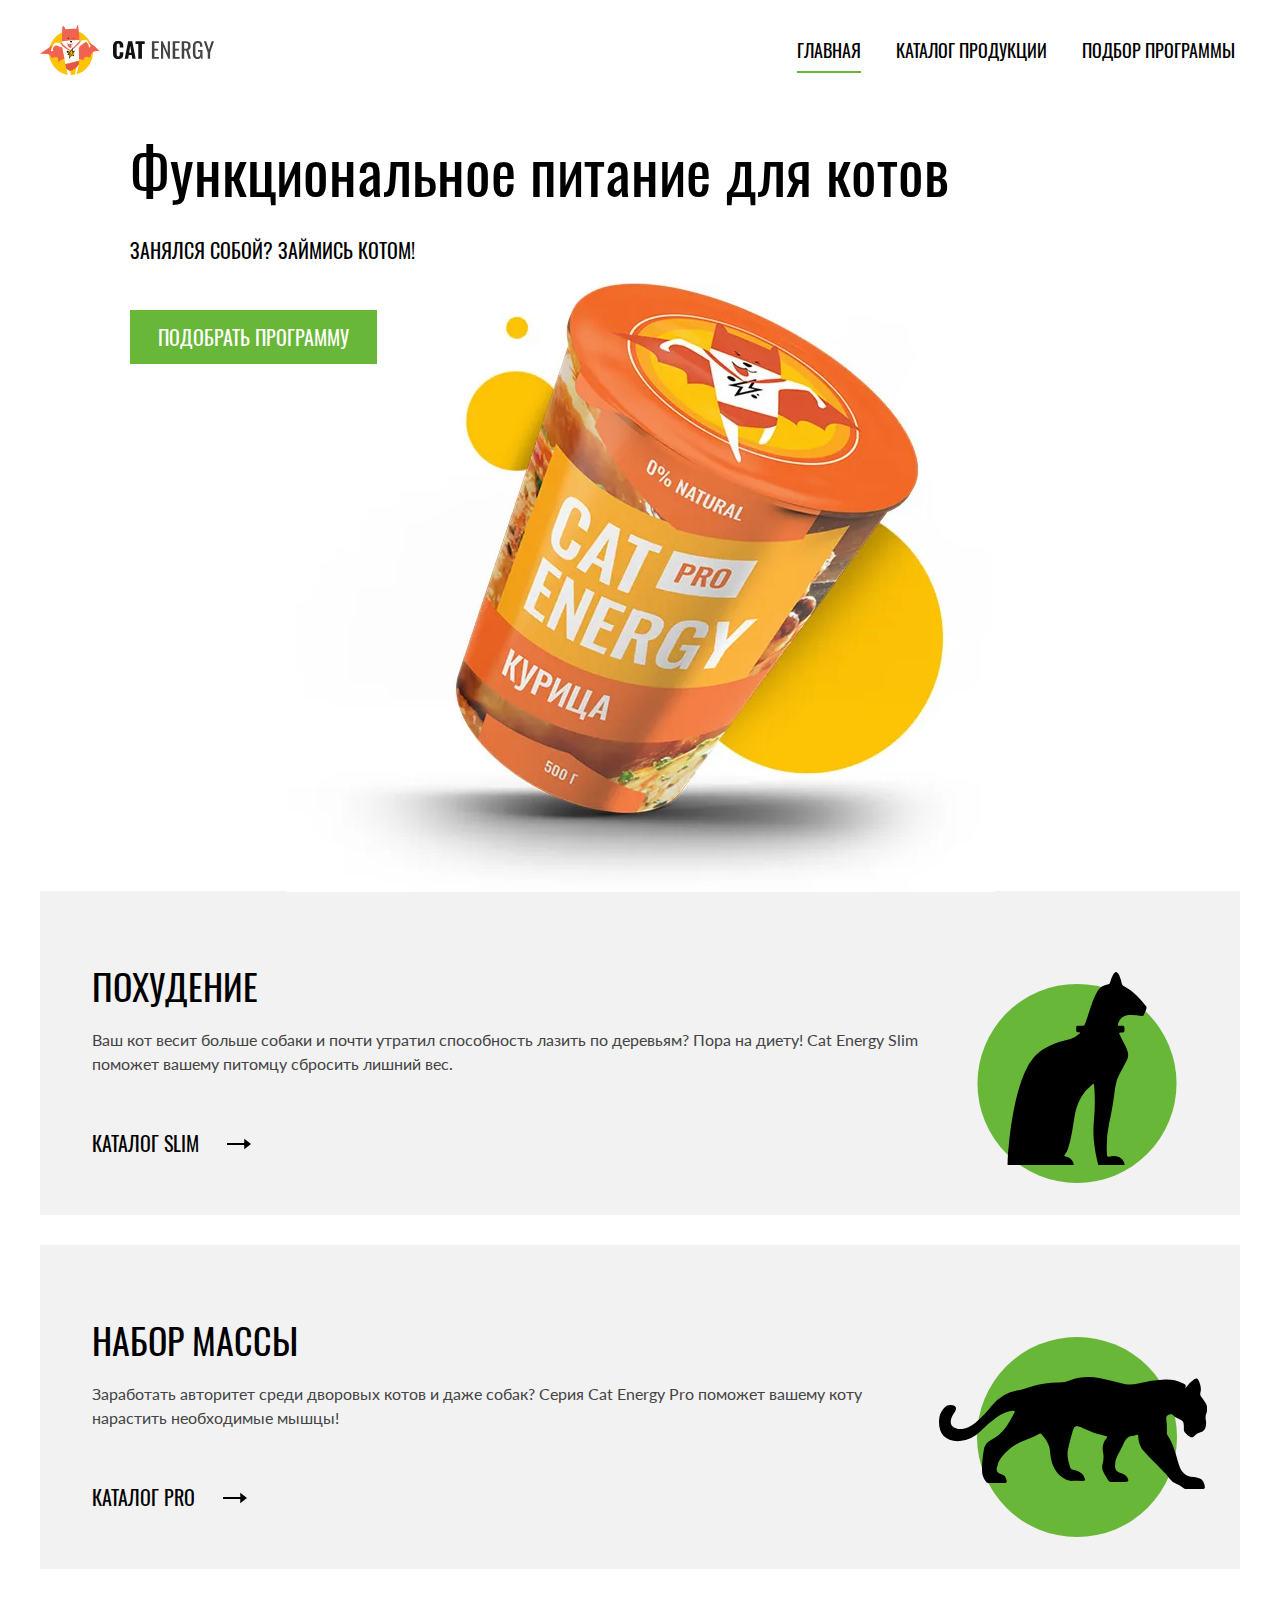
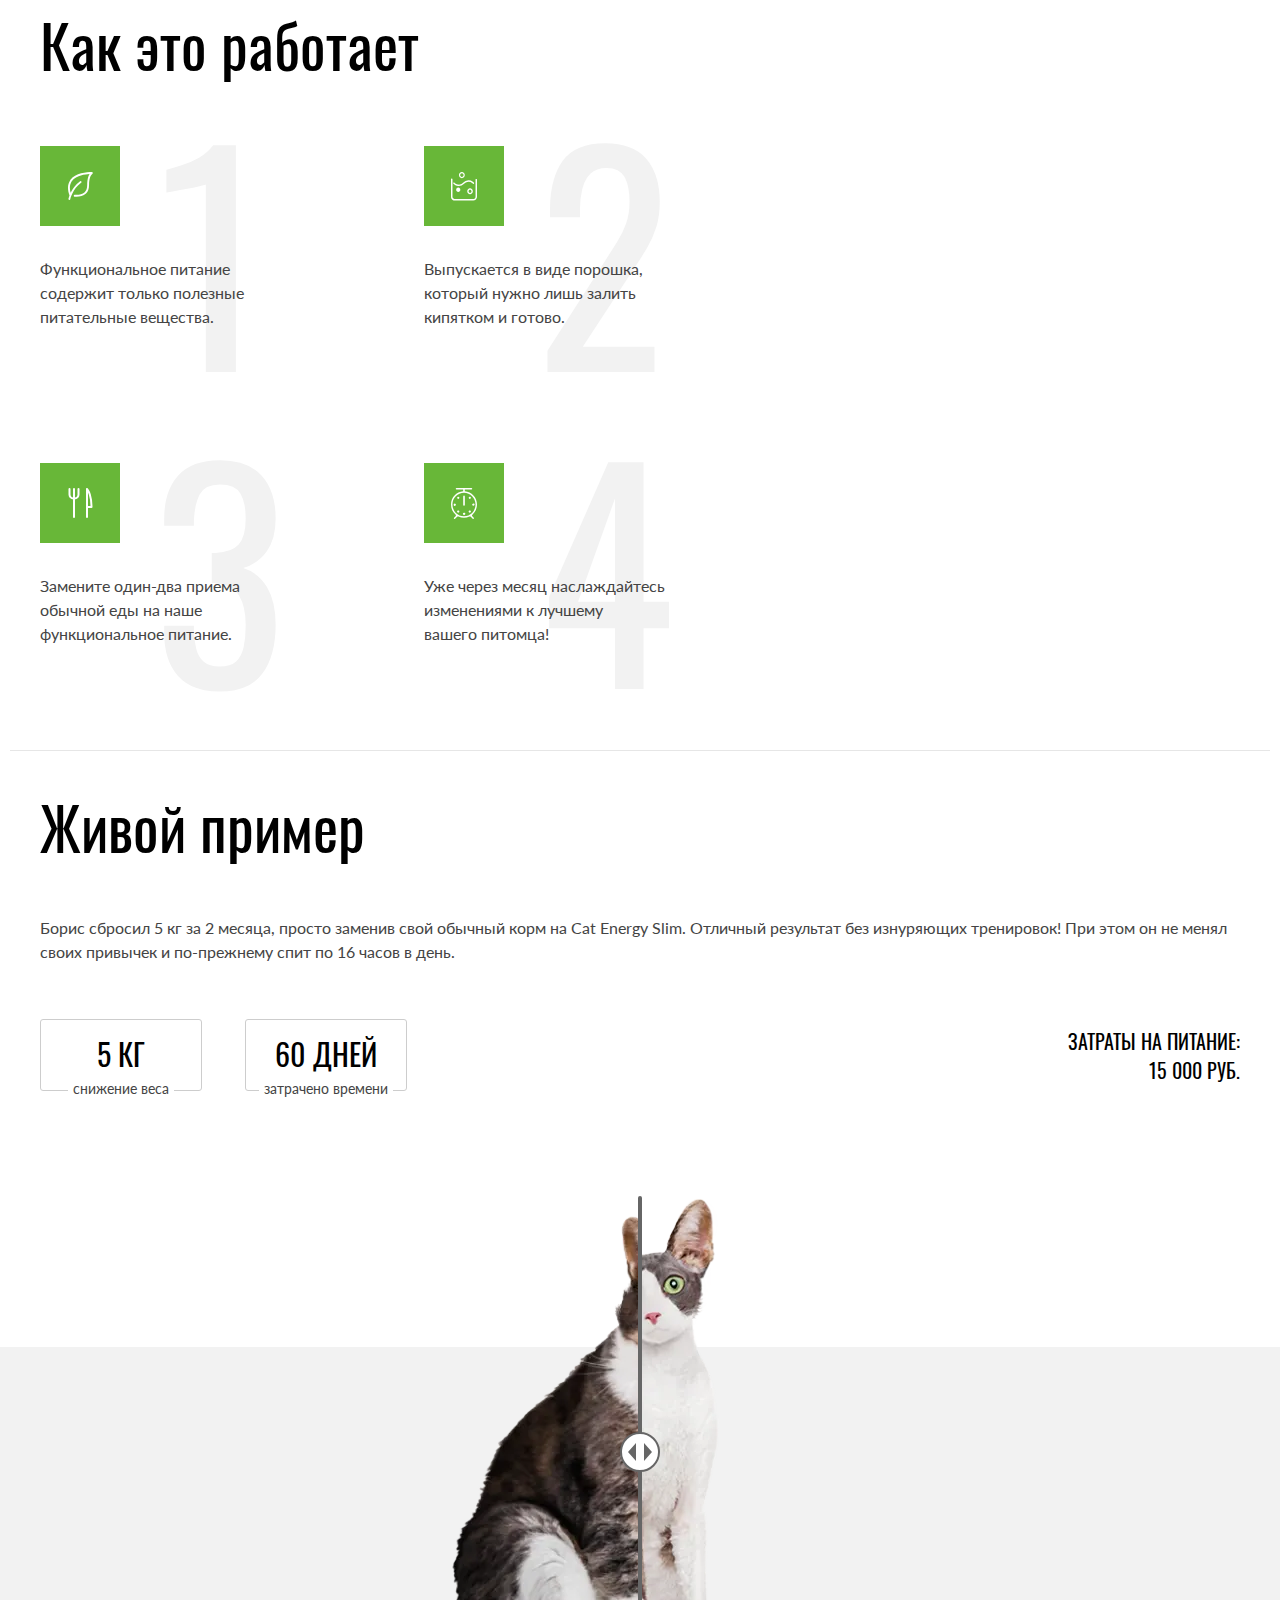
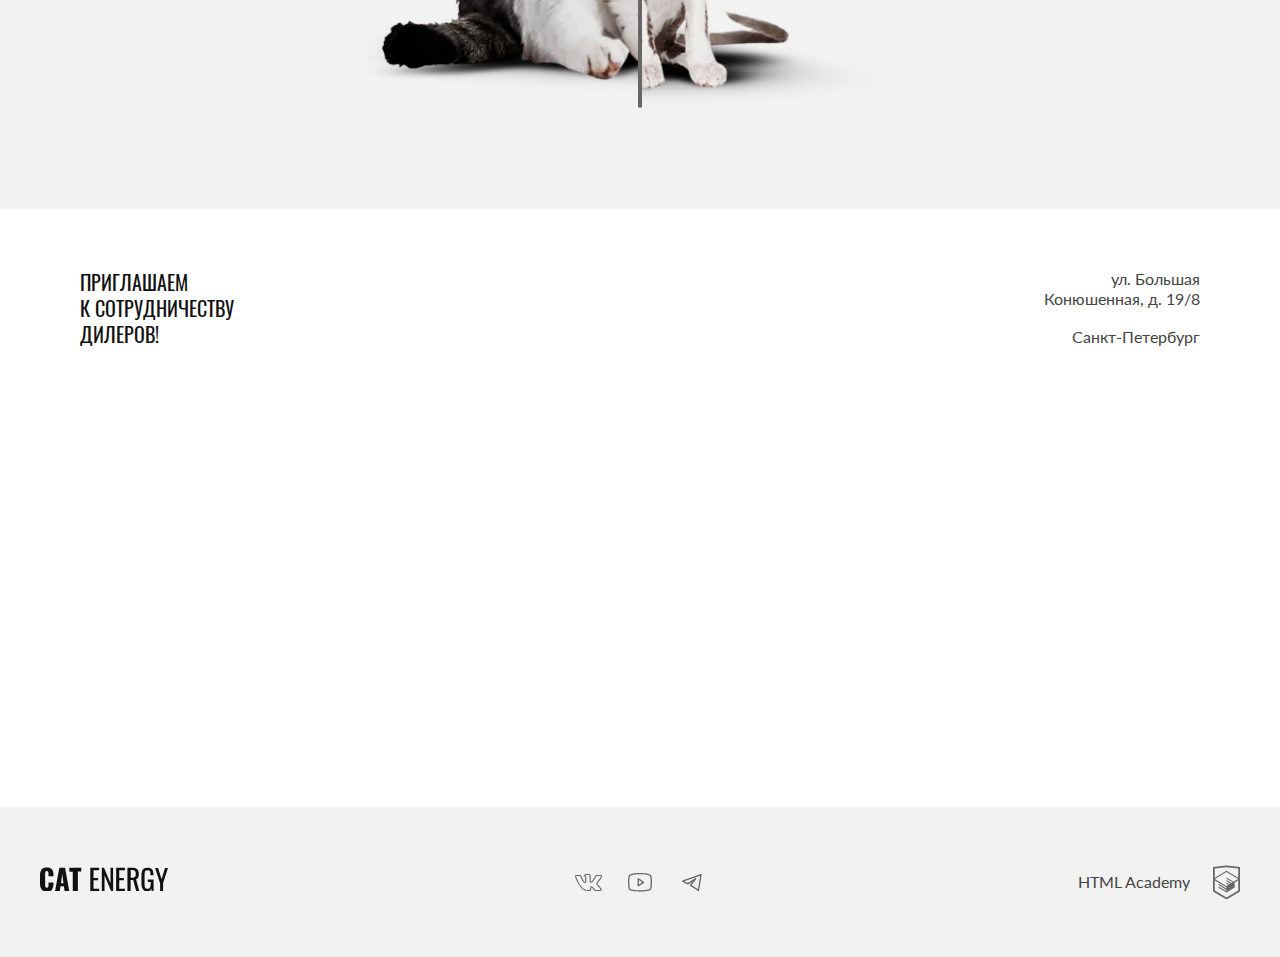
==== commit 4ebc85e5: "Deploying to gh-pages from @ rantbc/2375059-cat-energy-32@82227753aa38be04c60a87102b31ddb0fb19d416 🚀" ====
--- a/index.html
+++ b/index.html
@@ -1,7 +1,7 @@
-<!DOCTYPE html><html class="page" lang="ru"><head><meta charset="UTF-8"><title>Кэт энерджи</title><link rel="icon" href="favicon.ico"><!-- 32×32 --><link rel="icon" href="favicons/icon.svg" type="image/svg+xml"><link rel="apple-touch-icon" href="favicons/apple.png"><!-- 180×180 --><link rel="manifest" href="manifest.webmanifest"><meta name="viewport" content="width=device-width,initial-scale=1"><link rel="stylesheet" href="styles/styles.css"><script src="scripts/index.js" defer="defer"></script></head><body class="page__body"><header class="header promo"><div class="header__wrapper container"><a class="header__logo" href="index.html"><picture><source media="(min-width: 1440px)" srcset="images/logo-desktop.svg" width="202" height="59" type="image/svg+xml"><source media="(min-width: 768px)" srcset="images/logo-tablet.svg" width="174" height="50" type="image/svg+xml"><img src="images/logo-mobile.svg" width="33" height="38" alt="Логотип «Кэт энерджи»" title="Логотип «Кэт энерджи»"></picture></a><!-- блок скрываем на десктопе --> <a class="header__company" href="index.html"><img src="images/logo-caption.svg" width="101" height="20" alt="Cat Energy" title="Cat Energy"> </a><button class="button header__toggle header__toggle--nojs" id="nav-toggle" type="button" onclick="navToggle()"><span class="visually-hidden">Открыть меню</span></button><nav class="header__nav header__nav--nojs header-menu header-promo-menu" id="dropdown"><ul class="list header-menu__list"><li class="header-menu__item"><a class="link header-menu__link header-menu__link--active" href="index.html">Главная</a></li><li class="header-menu__item"><a class="link header-menu__link" href="catalog.html">Каталог продукции</a></li><li class="header-menu__item"><a class="link header-menu__link" href="programs.html">Подбор программы</a></li></ul></nav></div><div class="promo__wrapper container"><div class="promo__content promo-content"><h2 class="heading heading-h2 promo-content__title">Функциональное питание для котов</h2><p class="promo-content__subtitle">Занялся собой? Займись котом!</p><a class="button button--primary promo-content__button" href="programs.html">Подобрать программу</a><div class="promo-content__image"><picture><source media="(min-width: 1440px)" width="552" height="499" type="image/webp" srcset="images/promo-can@1x.webp, images/promo-can@2x.webp 2x"><source media="(min-width: 768px)" width="709" height="609" type="image/webp" srcset="images/promo-can-tablet@1x.webp, images/promo-can-tablet@2x.webp 2x"><source width="280" height="270" type="image/webp" srcset="images/promo-can-mobile@1x.webp, images/promo-can-mobile@2x.webp 2x"><source media="(min-width: 1440px)" width="552" height="499" type="image/png" srcset="images/promo-can@1x.png, images/promo-can@2x.png 2x"><source media="(min-width: 768px)" width="709" height="609" type="image/png" srcset="images/promo-can-tablet@1x.png, images/promo-can-tablet@2x.png 2x"><img src="images/promo-can-mobile@1x.png" width="280" height="270" srcset="images/promo-can-mobile@2x.png 2x" alt="Питание для котов" title="Питание для котов"></picture></div></div></div></header><main class="main-content"><section class="program-section"><div class="program container"><h1 class="visually-hidden">Кэт энерджи</h1><div class="program__wrapper"><div class="program__item program__item--slim"><h3 class="heading heading-h3 program__title">Похудение</h3><p class="program__description">Ваш кот весит больше собаки и почти утратил способность лазить по деревьям? Пора на диету! Cat Energy Slim поможет вашему питомцу сбросить лишний вес.</p><a class="link program__link" href="#">Каталог Slim</a></div><div class="program__item program__item--pro"><h3 class="heading heading-h3 program__title">Набор массы</h3><p class="program__description">Заработать авторитет среди дворовых котов и&nbsp;даже собак? Серия Cat Energy Pro поможет вашему коту нарастить необходимые мышцы!</p><a class="link program__link" href="#">Каталог Pro</a></div></div></div></section><section class="stages-section"><div class="stages container"><h2 class="heading heading-h2 stages__title">Как это работает</h2><ul class="list stages__list"><li class="stages__item stages__item--healthy"><p class="stages__description">Функциональное питание содержит только полезные питательные вещества.</p></li><li class="stages__item stages__item--soluble"><p class="stages__description">Выпускается в виде порошка, который нужно лишь залить кипятком и готово.</p></li><li class="stages__item stages__item--meal"><p class="stages__description">Замените один-два приема обычной еды на наше функциональное питание.</p></li><li class="stages__item stages__item--changes"><p class="stages__description stages-description">Уже через месяц наслаждайтесь изменениями к лучшему&nbsp;<br class="stages-description__break">вашего питомца!</p></li></ul></div></section><section class="example-section"><div class="example container"><h2 class="heading heading-h2 example__title">Живой пример</h2><div class="example__wrapper"><div class="example__content example-content"><p class="example-content__description">Борис сбросил 5&nbsp;кг за&nbsp;2&nbsp;месяца, просто заменив свой обычный корм на&nbsp;Cat Energy Slim. Отличный результат без изнуряющих тренировок! При этом он&nbsp;не&nbsp;менял своих привычек и&nbsp;по-прежнему спит по&nbsp;16&nbsp;часов в&nbsp;день.</p><div class="example-content__info example-info"><div class="example-info__wrapper"><div class="example-info__item example-info__item--weight info-item"><span class="info-item__progress">5 кг</span> <span class="info-item__caption info-item__caption--weight">Снижение веса</span></div><div class="example-info__item example-info__item--days info-item"><span class="info-item__progress">60 дней</span> <span class="info-item__caption info-item__caption--time">Затрачено времени</span></div><div class="example-info__item example-info__item--total info-item"><span class="info-item__total">Затраты на питание:</span> <span class="info-item__total">15 000 руб.</span></div></div></div></div><div class="example__slider example-slider"><picture class="example-slider__image-wrapper"><source media="(min-width: 768px)" width="560" height="512" type="image/webp" srcset="images/cat-before@1x.webp, images/cat-before@2x.webp 2x"><source width="280" height="256" type="image/webp" srcset="images/cat-before-mobile@1x.webp, images/cat-before-mobile@2x.webp 2x"><source media="(min-width: 768px)" width="560" height="512" type="image/png" srcset="images/cat-before@1x.png, images/cat-before@2x.png 2x"><img class="example-slider__image example-slider__image--leftShift" src="images/cat-before-mobile@1x.png" width="280" height="256" srcset="images/cat-before-mobile@2x.png 2x" alt="Кот до похудения" title="Кот до похудения"></picture><picture class="example-slider__image-wrapper"><source media="(min-width: 768px)" width="560" height="512" type="image/webp" srcset="images/cat-after@1x.webp, images/cat-after@2x.webp 2x"><source width="280" height="256" type="image/webp" srcset="images/cat-after-mobile@1x.webp, images/cat-after-mobile@2x.webp 2x"><source media="(min-width: 768px)" width="560" height="512" type="image/png" srcset="images/cat-after@1x.png, images/after@2x.png 2x"><img class="example-slider__image example-slider__image--rightShift" src="images/cat-after-mobile@1x.png" width="280" height="256" srcset="images/cat-after-mobile@2x.png 2x" alt="Кот после похудения" title="Кот после похудения"></picture><button class="example-slider__button example-slider-button" type="button"><span class="visually-hidden">Переключатель слайдов</span></button></div></div></div></section><section class="contacts-section"><div class="contacts"><h2 class="visually-hidden">Контактная информация</h2><div class="contacts__wrapper"><div class="contacts__address address container"><address class="address__wrapper"><p class="address__title">Приглашаем<br>к сотрудничеству дилеров!</p><p class="address__location">ул. Большая Конюшенная, д. 19/8<br><span class="address__location-city">Санкт-Петербург</span></p></address></div></div><iframe src="https://www.google.com/maps/embed?pb=!1m18!1m12!1m3!1d1998.603625719791!2d30.320472476916382!3d59.93871916209402!2m3!1f0!2f0!3f0!3m2!1i1024!2i768!4f13.1!3m3!1m2!1s0x4696310fca145cc1%3A0x42b32648d8238007!2z0JHQvtC70YzRiNCw0Y8g0JrQvtC90Y7RiNC10L3QvdCw0Y8g0YPQuy4sIDE5LzgsINCh0LDQvdC60YIt0J_QtdGC0LXRgNCx0YPRgNCzLCAxOTExODY!5e0!3m2!1sru!2sru!4v1725809662232!5m2!1sru!2sru" width="320" height="362" allowfullscreen="" title="Офис компании по адресу ул. Большая Конюшенная, д. 19/8 Санкт-Петербург"></iframe></div></section></main><footer class="footer"><div class="footer__wrapper container"><a class="footer__logo" href="index.html"><svg xmlns="http://www.w3.org/2000/svg" width="128" height="24" viewBox="0 0 128 24" fill="currentColor"><g clip-path="url(#a)" fill="currentColor"><path d="M1.62 22.46a9.43 9.43 0 0 1-1.6-5.72v-8.48a9.56 9.56 0 0 1 1.5-5.82c1.1-1.33 2.8-1.94 5.31-1.94 2.5 0 4.1.61 5.1 1.74a7.43 7.43 0 0 1 1.51 5v2.04h-4.9v-2.35a5.4 5.4 0 0 0-.3-2.04 1.42 1.42 0 0 0-1.4-.82c-.71 0-1.21.2-1.41.72a6.72 6.72 0 0 0-.3 2.25v10.92a4.3 4.3 0 0 0 .4 2.15c.2.5.7.71 1.4.71s1.1-.2 1.3-.71c.23-.7.33-1.42.3-2.15v-2.45h4.91v2.05a7.92 7.92 0 0 1-1.5 5.1c-1 1.23-2.7 1.84-5.1 1.84-2.41-.1-4.22-.71-5.22-2.04Zm17.73-21.66h5.7l4.21 23.3h-4.6l-.8-4.91h-3.31l-.8 4.9h-4.7l4.3-23.28Zm4.1 15.33-1.2-9.1-1.2 9.1h2.4Zm9.32-11.44h-3.4v-3.88h11.9v3.78h-3.4v19.5h-5.1v-19.4Zm17.63-3.89h8.8v2.46h-5.7v7.66h4.6v2.35h-4.6v8.57h5.7v2.35h-8.9v-23.38h.1Zm11.4 0h2.21l6.51 15.43v-15.42h2.6v23.28h-2l-6.6-15.93v15.93h-2.71v-23.28Zm14.33 0h8.81v2.46h-5.7v7.66h4.6v2.35h-4.6v8.57h5.7v2.35h-8.81v-23.38Zm11.41 0h4.61a7.9 7.9 0 0 1 5.1 1.44c1.1.92 1.6 2.55 1.6 4.7 0 2.96-.9 4.8-2.8 5.4l3.21 11.65h-3.1l-3-10.93h-2.51v10.93h-3.2v-23.18h.1Zm4.41 10.01c1.03.1 2.06-.2 2.9-.81.6-.51.9-1.53.9-3.07a6.72 6.72 0 0 0-.3-2.24 2.58 2.58 0 0 0-1.1-1.23 4.49 4.49 0 0 0-2.2-.4h-1.4v7.65h1.2v.1Zm10.91 11.55a10.49 10.49 0 0 1-1.4-5.93v-7.76a17 17 0 0 1 .5-4.4c.34-1.06 1-2 1.9-2.65 1.12-.67 2.41-1 3.71-.92 2.1 0 3.6.51 4.5 1.64a7.93 7.93 0 0 1 1.41 5.1v.82h-3v-.71c0-.86-.07-1.71-.2-2.56a2.05 2.05 0 0 0-.8-1.32 3.05 3.05 0 0 0-1.9-.51 2.96 2.96 0 0 0-2.01.6 2.3 2.3 0 0 0-.8 1.64c-.13.92-.2 1.84-.2 2.76v8.68a9.45 9.45 0 0 0 .6 3.88c.4.82 1.2 1.12 2.4 1.12a2.38 2.38 0 0 0 2.4-1.22c.53-1.3.77-2.69.7-4.09v-1.63h-2.9v-2.35h5.81v11.54h-2l-.3-2.65a4.08 4.08 0 0 1-4.11 2.96 4.93 4.93 0 0 1-4.3-2.04Zm17.13-6.44-4.9-15.01h3l3.5 11.23 3.4-11.23h3.01l-4.9 15.01v8.17h-3.01v-8.17h-.1Z"/></g></svg> <span class="visually-hidden">Название проекта «Cat Energy»</span></a><div class="footer__social social"><ul class="list social__list"><li class="social__item"><a class="social__link" href="https://vk.com/htmlacademy" target="_blank" rel="noopener noreferrer" title="Наша группа в Вконтакте"><svg class="social__icon social__icon--vkontakte" width="28" height="22"><use href="icons/stack.svg#icon-vkontakte"></use></svg> <span class="visually-hidden">Наша группа в Вконтакте</span></a></li><li class="social__item"><a class="social__link" href="https://www.youtube.com/@HTMLAcademyTV" target="_blank" rel="noopener noreferrer" title="Наш канал на YouTube"><svg class="social__icon social__icon--youtube" width="28" height="22"><use href="icons/stack.svg#icon-youtube"></use></svg> <span class="visually-hidden">Наш канал на YouTube</span></a></li><li class="social__item"><a class="social__link" href="https://htmlacademy.t.me" target="_blank" rel="noopener noreferrer" title="Наш канал в Telegram"><svg class="social__icon social__icon--telegram" width="28" height="22"><use href="icons/stack.svg#icon-telegram"></use></svg> <span class="visually-hidden">Наш канал в Telegram</span></a></li></ul></div><div class="footer__copyright copyright"><a class="link copyright__link" href="https://htmlacademy.ru/intensive/adaptive" target="_blank" rel="noopener noreferrer"><span class="copyright__text">HTML Academy</span> <svg xmlns="http://www.w3.org/2000/svg" width="27" height="34" viewBox="0 0 27 34" fill="currentColor"><g clip-path="url(#a)"><path d="m13.64.52-.14-.02-13.5 1.4v24.61l13.5 7.99 13.5-7.99v-24.6l-13.36-1.4Zm11.6 25-11.74 6.94-11.73-6.94v-10.1l11.68 6.93.02 1.25-8.02-4.75v1.23l8.04 4.8.02 1.3-8.05-4.76v1.22l8.04 4.81 8.12-4.83v-5.21l3.62-2.15v10.26Zm0-11.57-3.23 1.88-1.48.88-7.06-4.19-.01 1.23 6.04 3.57-.06.03-.13.07-.86.5-4.98-2.95-.01 1.22 3.93 2.33-.93.61-.02.01-2.97-1.74-.01 1.23 1.94 1.13-1.98 1.19-11.62-6.87 11.63-6.96 11.8 6.83Zm0-1.22-11.8-6.92-11.67 6.91v-9.23l11.73-1.23 11.73 1.23v9.24Z" fill="currentColor"/></g></svg> <span class="visually-hidden">Логотип HTML Academy</span></a></div></div></footer><script>window.onload = () => {
-      if (document.querySelector('.header__nav--nojs, .header__toggle--nojs')) {
-        const noJsElements = document.querySelectorAll('.header__nav--nojs, .header__toggle--nojs');
-        noJsElements.forEach((el) => el.classList.remove('header__nav--nojs', 'header__toggle--nojs'))
+<!DOCTYPE html><html class="page" lang="ru"><head><meta charset="UTF-8"><title>Кэт энерджи</title><link rel="icon" href="favicon.ico"><!-- 32×32 --><link rel="icon" href="favicons/icon.svg" type="image/svg+xml"><link rel="apple-touch-icon" href="favicons/apple.png"><!-- 180×180 --><link rel="manifest" href="manifest.webmanifest"><meta name="viewport" content="width=device-width,initial-scale=1"><link rel="stylesheet" href="styles/styles.css"><script src="scripts/index.js" defer="defer"></script></head><body class="page__body"><header class="header header--nojs promo"><div class="header__wrapper container"><a class="header__logo" href="index.html"><picture><source media="(min-width: 1440px)" srcset="images/logo-desktop.svg" width="202" height="59" type="image/svg+xml"><source media="(min-width: 768px)" srcset="images/logo-tablet.svg" width="174" height="50" type="image/svg+xml"><img src="images/logo-mobile.svg" width="33" height="38" alt="Логотип «Кэт энерджи»" title="Логотип «Кэт энерджи»"></picture></a><!-- блок скрываем на десктопе --> <a class="header__company" href="index.html"><img src="images/logo-caption.svg" width="101" height="20" alt="Cat Energy" title="Cat Energy"> </a><button class="button header__toggle header__toggle--nojs" id="nav-toggle" type="button" onclick="navToggle()"><span class="visually-hidden">Открыть меню</span></button><nav class="header__nav header__nav--nojs header-menu header-promo-menu" id="dropdown"><ul class="list header-menu__list"><li class="header-menu__item"><a class="link header-menu__link header-menu__link--active" href="index.html">Главная</a></li><li class="header-menu__item"><a class="link header-menu__link" href="catalog.html">Каталог продукции</a></li><li class="header-menu__item"><a class="link header-menu__link" href="programs.html">Подбор программы</a></li></ul></nav></div><div class="promo__wrapper container"><div class="promo__content promo-content"><h2 class="heading heading-h2 promo-content__title">Функциональное питание для котов</h2><p class="promo-content__subtitle">Занялся собой? Займись котом!</p><a class="button button--primary promo-content__button" href="programs.html">Подобрать программу</a><div class="promo-content__image"><picture><source media="(min-width: 1440px)" width="552" height="499" type="image/webp" srcset="images/promo-can@1x.webp, images/promo-can@2x.webp 2x"><source media="(min-width: 768px)" width="709" height="609" type="image/webp" srcset="images/promo-can-tablet@1x.webp, images/promo-can-tablet@2x.webp 2x"><source width="280" height="270" type="image/webp" srcset="images/promo-can-mobile@1x.webp, images/promo-can-mobile@2x.webp 2x"><source media="(min-width: 1440px)" width="552" height="499" type="image/png" srcset="images/promo-can@1x.png, images/promo-can@2x.png 2x"><source media="(min-width: 768px)" width="709" height="609" type="image/png" srcset="images/promo-can-tablet@1x.png, images/promo-can-tablet@2x.png 2x"><img src="images/promo-can-mobile@1x.png" width="280" height="270" srcset="images/promo-can-mobile@2x.png 2x" alt="Питание для котов" title="Питание для котов"></picture></div></div></div></header><main class="main-content"><section class="program-section"><div class="program container"><h1 class="visually-hidden">Кэт энерджи</h1><div class="program__wrapper"><div class="program__item program__item--slim"><h3 class="heading heading-h3 program__title">Похудение</h3><p class="program__description">Ваш кот весит больше собаки и почти утратил способность лазить по деревьям? Пора на диету! Cat Energy Slim поможет вашему питомцу сбросить лишний вес.</p><a class="link program__link" href="#">Каталог Slim</a></div><div class="program__item program__item--pro"><h3 class="heading heading-h3 program__title">Набор массы</h3><p class="program__description">Заработать авторитет среди дворовых котов и&nbsp;даже собак? Серия Cat Energy Pro поможет вашему коту нарастить необходимые мышцы!</p><a class="link program__link" href="#">Каталог Pro</a></div></div></div></section><section class="stages-section"><div class="stages container"><h2 class="heading heading-h2 stages__title">Как это работает</h2><ul class="list stages__list"><li class="stages__item stages__item--healthy"><p class="stages__description">Функциональное питание содержит только полезные питательные вещества.</p></li><li class="stages__item stages__item--soluble"><p class="stages__description">Выпускается в виде порошка, который нужно лишь залить кипятком и готово.</p></li><li class="stages__item stages__item--meal"><p class="stages__description">Замените один-два приема обычной еды на наше функциональное питание.</p></li><li class="stages__item stages__item--changes"><p class="stages__description stages-description">Уже через месяц наслаждайтесь изменениями к лучшему&nbsp;<br class="stages-description__break">вашего питомца!</p></li></ul></div></section><section class="example-section"><div class="example container"><h2 class="heading heading-h2 example__title">Живой пример</h2><div class="example__wrapper"><div class="example__content example-content"><p class="example-content__description">Борис сбросил 5&nbsp;кг за&nbsp;2&nbsp;месяца, просто заменив свой обычный корм на&nbsp;Cat Energy Slim. Отличный результат без изнуряющих тренировок! При этом он&nbsp;не&nbsp;менял своих привычек и&nbsp;по-прежнему спит по&nbsp;16&nbsp;часов в&nbsp;день.</p><div class="example-content__info example-info"><div class="example-info__wrapper"><div class="example-info__item example-info__item--weight info-item"><span class="info-item__progress">5 кг</span> <span class="info-item__caption info-item__caption--weight">Снижение веса</span></div><div class="example-info__item example-info__item--days info-item"><span class="info-item__progress">60 дней</span> <span class="info-item__caption info-item__caption--time">Затрачено времени</span></div><div class="example-info__item example-info__item--total info-item"><span class="info-item__total">Затраты на питание:</span> <span class="info-item__total">15 000 руб.</span></div></div></div></div><div class="example__slider example-slider"><picture class="example-slider__image-wrapper"><source media="(min-width: 768px)" width="560" height="512" type="image/webp" srcset="images/cat-before@1x.webp, images/cat-before@2x.webp 2x"><source width="280" height="256" type="image/webp" srcset="images/cat-before-mobile@1x.webp, images/cat-before-mobile@2x.webp 2x"><source media="(min-width: 768px)" width="560" height="512" type="image/png" srcset="images/cat-before@1x.png, images/cat-before@2x.png 2x"><img class="example-slider__image example-slider__image--leftShift" src="images/cat-before-mobile@1x.png" width="280" height="256" srcset="images/cat-before-mobile@2x.png 2x" alt="Кот до похудения" title="Кот до похудения"></picture><picture class="example-slider__image-wrapper"><source media="(min-width: 768px)" width="560" height="512" type="image/webp" srcset="images/cat-after@1x.webp, images/cat-after@2x.webp 2x"><source width="280" height="256" type="image/webp" srcset="images/cat-after-mobile@1x.webp, images/cat-after-mobile@2x.webp 2x"><source media="(min-width: 768px)" width="560" height="512" type="image/png" srcset="images/cat-after@1x.png, images/after@2x.png 2x"><img class="example-slider__image example-slider__image--rightShift" src="images/cat-after-mobile@1x.png" width="280" height="256" srcset="images/cat-after-mobile@2x.png 2x" alt="Кот после похудения" title="Кот после похудения"></picture><button class="example-slider__button example-slider-button" type="button"><span class="visually-hidden">Переключатель слайдов</span></button></div></div></div></section><section class="contacts-section"><div class="contacts"><h2 class="visually-hidden">Контактная информация</h2><div class="contacts__wrapper"><div class="contacts__address address container"><address class="address__wrapper"><p class="address__title">Приглашаем<br>к сотрудничеству дилеров!</p><p class="address__location">ул. Большая Конюшенная, д. 19/8<br><span class="address__location-city">Санкт-Петербург</span></p></address></div></div><iframe src="https://www.google.com/maps/embed?pb=!1m18!1m12!1m3!1d1998.603625719791!2d30.320472476916382!3d59.93871916209402!2m3!1f0!2f0!3f0!3m2!1i1024!2i768!4f13.1!3m3!1m2!1s0x4696310fca145cc1%3A0x42b32648d8238007!2z0JHQvtC70YzRiNCw0Y8g0JrQvtC90Y7RiNC10L3QvdCw0Y8g0YPQuy4sIDE5LzgsINCh0LDQvdC60YIt0J_QtdGC0LXRgNCx0YPRgNCzLCAxOTExODY!5e0!3m2!1sru!2sru!4v1725809662232!5m2!1sru!2sru" width="320" height="362" allowfullscreen="" title="Офис компании по адресу ул. Большая Конюшенная, д. 19/8 Санкт-Петербург"></iframe></div></section></main><footer class="footer"><div class="footer__wrapper container"><a class="footer__logo" href="index.html"><svg xmlns="http://www.w3.org/2000/svg" width="128" height="24" viewBox="0 0 128 24" fill="currentColor"><g clip-path="url(#a)" fill="currentColor"><path d="M1.62 22.46a9.43 9.43 0 0 1-1.6-5.72v-8.48a9.56 9.56 0 0 1 1.5-5.82c1.1-1.33 2.8-1.94 5.31-1.94 2.5 0 4.1.61 5.1 1.74a7.43 7.43 0 0 1 1.51 5v2.04h-4.9v-2.35a5.4 5.4 0 0 0-.3-2.04 1.42 1.42 0 0 0-1.4-.82c-.71 0-1.21.2-1.41.72a6.72 6.72 0 0 0-.3 2.25v10.92a4.3 4.3 0 0 0 .4 2.15c.2.5.7.71 1.4.71s1.1-.2 1.3-.71c.23-.7.33-1.42.3-2.15v-2.45h4.91v2.05a7.92 7.92 0 0 1-1.5 5.1c-1 1.23-2.7 1.84-5.1 1.84-2.41-.1-4.22-.71-5.22-2.04Zm17.73-21.66h5.7l4.21 23.3h-4.6l-.8-4.91h-3.31l-.8 4.9h-4.7l4.3-23.28Zm4.1 15.33-1.2-9.1-1.2 9.1h2.4Zm9.32-11.44h-3.4v-3.88h11.9v3.78h-3.4v19.5h-5.1v-19.4Zm17.63-3.89h8.8v2.46h-5.7v7.66h4.6v2.35h-4.6v8.57h5.7v2.35h-8.9v-23.38h.1Zm11.4 0h2.21l6.51 15.43v-15.42h2.6v23.28h-2l-6.6-15.93v15.93h-2.71v-23.28Zm14.33 0h8.81v2.46h-5.7v7.66h4.6v2.35h-4.6v8.57h5.7v2.35h-8.81v-23.38Zm11.41 0h4.61a7.9 7.9 0 0 1 5.1 1.44c1.1.92 1.6 2.55 1.6 4.7 0 2.96-.9 4.8-2.8 5.4l3.21 11.65h-3.1l-3-10.93h-2.51v10.93h-3.2v-23.18h.1Zm4.41 10.01c1.03.1 2.06-.2 2.9-.81.6-.51.9-1.53.9-3.07a6.72 6.72 0 0 0-.3-2.24 2.58 2.58 0 0 0-1.1-1.23 4.49 4.49 0 0 0-2.2-.4h-1.4v7.65h1.2v.1Zm10.91 11.55a10.49 10.49 0 0 1-1.4-5.93v-7.76a17 17 0 0 1 .5-4.4c.34-1.06 1-2 1.9-2.65 1.12-.67 2.41-1 3.71-.92 2.1 0 3.6.51 4.5 1.64a7.93 7.93 0 0 1 1.41 5.1v.82h-3v-.71c0-.86-.07-1.71-.2-2.56a2.05 2.05 0 0 0-.8-1.32 3.05 3.05 0 0 0-1.9-.51 2.96 2.96 0 0 0-2.01.6 2.3 2.3 0 0 0-.8 1.64c-.13.92-.2 1.84-.2 2.76v8.68a9.45 9.45 0 0 0 .6 3.88c.4.82 1.2 1.12 2.4 1.12a2.38 2.38 0 0 0 2.4-1.22c.53-1.3.77-2.69.7-4.09v-1.63h-2.9v-2.35h5.81v11.54h-2l-.3-2.65a4.08 4.08 0 0 1-4.11 2.96 4.93 4.93 0 0 1-4.3-2.04Zm17.13-6.44-4.9-15.01h3l3.5 11.23 3.4-11.23h3.01l-4.9 15.01v8.17h-3.01v-8.17h-.1Z"/></g></svg> <span class="visually-hidden">Название проекта «Cat Energy»</span></a><div class="footer__social social"><ul class="list social__list"><li class="social__item"><a class="social__link" href="https://vk.com/htmlacademy" target="_blank" rel="noopener noreferrer" title="Наша группа в Вконтакте"><svg class="social__icon social__icon--vkontakte" width="28" height="22"><use href="icons/stack.svg#icon-vkontakte"></use></svg> <span class="visually-hidden">Наша группа в Вконтакте</span></a></li><li class="social__item"><a class="social__link" href="https://www.youtube.com/@HTMLAcademyTV" target="_blank" rel="noopener noreferrer" title="Наш канал на YouTube"><svg class="social__icon social__icon--youtube" width="28" height="22"><use href="icons/stack.svg#icon-youtube"></use></svg> <span class="visually-hidden">Наш канал на YouTube</span></a></li><li class="social__item"><a class="social__link" href="https://htmlacademy.t.me" target="_blank" rel="noopener noreferrer" title="Наш канал в Telegram"><svg class="social__icon social__icon--telegram" width="28" height="22"><use href="icons/stack.svg#icon-telegram"></use></svg> <span class="visually-hidden">Наш канал в Telegram</span></a></li></ul></div><div class="footer__copyright copyright"><a class="link copyright__link" href="https://htmlacademy.ru/intensive/adaptive" target="_blank" rel="noopener noreferrer"><span class="copyright__text">HTML Academy</span> <svg xmlns="http://www.w3.org/2000/svg" width="27" height="34" viewBox="0 0 27 34" fill="currentColor"><g clip-path="url(#a)"><path d="m13.64.52-.14-.02-13.5 1.4v24.61l13.5 7.99 13.5-7.99v-24.6l-13.36-1.4Zm11.6 25-11.74 6.94-11.73-6.94v-10.1l11.68 6.93.02 1.25-8.02-4.75v1.23l8.04 4.8.02 1.3-8.05-4.76v1.22l8.04 4.81 8.12-4.83v-5.21l3.62-2.15v10.26Zm0-11.57-3.23 1.88-1.48.88-7.06-4.19-.01 1.23 6.04 3.57-.06.03-.13.07-.86.5-4.98-2.95-.01 1.22 3.93 2.33-.93.61-.02.01-2.97-1.74-.01 1.23 1.94 1.13-1.98 1.19-11.62-6.87 11.63-6.96 11.8 6.83Zm0-1.22-11.8-6.92-11.67 6.91v-9.23l11.73-1.23 11.73 1.23v9.24Z" fill="currentColor"/></g></svg> <span class="visually-hidden">Логотип HTML Academy</span></a></div></div></footer><script>window.onload = () => {
+      if (document.querySelector('.header--nojs, .header__nav--nojs, .header__toggle--nojs')) {
+        const noJsElements = document.querySelectorAll('.header--nojs, .header__nav--nojs, .header__toggle--nojs');
+        noJsElements.forEach((el) => el.classList.remove('header--nojs', 'header__nav--nojs', 'header__toggle--nojs'))
       }
     };
     function navToggle() {
--- a/styles/styles.css
+++ b/styles/styles.css
@@ -1 +1 @@
-@font-face{font-family:Lato;font-weight:400;font-style:normal;font-display:swap;src:url(../fonts/lato/Lato-Regular.woff2)format("woff2")}@font-face{font-family:Oswald;font-weight:400;font-style:normal;font-display:swap;src:url(../fonts/oswald/oswaldregular.woff2)format("woff2")}*,:before,:after{box-sizing:border-box}img{object-fit:contain;max-width:100%;height:auto}body{margin:0;font-family:Lato,Arial,sans-serif;font-size:16px;font-weight:400;line-height:24px}.container{width:100%;max-width:1260px;margin:0 auto;padding:0 20px}@media (width>=768px){.container{padding:0 30px}}@media (width>=1440px){.container{padding:0 20px}}.list{margin:0;padding:0;list-style:none}.link{color:inherit;text-decoration:none}.heading{font-family:Oswald,Arial,sans-serif;font-weight:400}.visually-hidden{clip:rect(0 0 0 0);border:0;width:1px;height:1px;margin:-1px;padding:0;position:absolute;overflow:hidden}.button{-webkit-appearance:none;appearance:none;text-align:inherit;box-shadow:none;cursor:pointer;color:inherit;text-transform:uppercase;background:0 0;border:none;border-radius:0;padding:0;font-family:Oswald,Arial,sans-serif;text-decoration:none}.button--primary{text-align:center;color:#fff;background-color:#68b738;font-size:16px;line-height:20px}.button--primary:hover{background-color:#5eaa2f}.button--primary:active{color:#ffffff4d}.button--secondary{text-align:center;color:#444;background-color:#f2f2f2;font-size:16px;line-height:20px}.button--secondary:hover{background-color:#ebebeb}.header{position:relative}.header__wrapper{background-color:#fff;border-bottom:1px solid #e6e6e6;grid-template-columns:50px 1fr 50px;align-items:center;min-height:65px;display:grid;position:relative}@media (width>=768px){.header__wrapper{background-color:#0000;border-bottom:none;grid-template-columns:max-content 1fr;padding:25px 30px 0}}@media (width>=1440px){.header__wrapper{padding:55px 20px 0}}.header__logo img{display:block}.header__logo:hover img{opacity:.8}.header__logo:active img{opacity:.6}.header__company{justify-self:center;padding:5px 0 0}.header__company img{display:block}@media (width>=768px){.header__company{display:none}}.header__toggle{background-image:url(../icons/stack.svg#icon-bars);background-size:contain;justify-self:flex-end;width:24px;height:18px}@media (width>=768px){.header__toggle{display:none}}.header__toggle--nojs{display:none}.header__toggle.toggled{background-image:url(../icons/stack.svg#icon-close)}.header__nav{z-index:100;background-color:#fff;border-top:1px solid #e6e6e6;width:100%;display:none;position:absolute;top:100%;left:0}@media (width>=768px){.header__nav{top:initial;left:initial;background-color:#0000;border-top:none;justify-self:end;width:auto;padding:0 5px;display:block;position:relative}}@media (width>=1440px){.header__nav{padding:0}}.header__nav--nojs,.header__nav.show{display:block}.promo:before{content:"";background-color:#64a73c;background-image:-webkit-image-set(url(../images/promo-cat-green-mobile@1x.webp) 1x type("image/webp"),url(../images/promo-cat-green-mobile@2x.webp) 2x type("image/webp"),url(../images/promo-cat-green-mobile@1x.jpg) 1x type("image/jpg"),url(../images/promo-cat-green-mobile@2x.jpg) 2x type("image/jpg"));background-image:image-set("../images/promo-cat-green-mobile@1x.webp" 1x type("image/webp"),"../images/promo-cat-green-mobile@2x.webp" 2x type("image/webp"),"../images/promo-cat-green-mobile@1x.jpg" 1x type("image/jpg"),"../images/promo-cat-green-mobile@2x.jpg" 2x type("image/jpg"));background-position:50% 100%;background-repeat:no-repeat;background-size:contain;width:100%;height:367px;position:absolute;top:0;right:0}@media (width>=768px){.promo:before{content:none}}@media (width>=1440px){.promo:before{content:"";background-color:#64a73c;background-image:-webkit-image-set(url(../images/promo-cat-green@1x.webp) 1x type("image/webp"),url(../images/promo-cat-green@2x.webp) 2x type("image/webp"),url(../images/promo-cat-green@1x.jpg) 1x type("image/jpg"),url(../images/promo-cat-green@2x.jpg) 2x type("image/jpg"));background-image:image-set("../images/promo-cat-green@1x.webp" 1x type("image/webp"),"../images/promo-cat-green@2x.webp" 2x type("image/webp"),"../images/promo-cat-green@1x.jpg" 1x type("image/jpg"),"../images/promo-cat-green@2x.jpg" 2x type("image/jpg"));background-position:100%;background-repeat:no-repeat;background-size:contain;width:50%;height:100%;position:absolute;top:0;right:0}}.promo__wrapper{z-index:1;grid-template-columns:1fr;padding:27px 20px 0;display:grid;position:relative}@media (width>=768px){.promo__wrapper{padding:65px 0 0}}@media (width>=1440px){.promo__wrapper{padding:29px 0 52px}}.promo__image{justify-self:center;margin:0 0 3px}.promo__image img{display:block}@media (width>=768px){.promo__image{justify-self:start;margin:-83px 0 0;padding:0 30px}}@media (width>=1440px){.promo__image{margin:0 0 0 -163px;padding:0}}.promo-content{z-index:1;text-align:center;color:#fff;grid-template-columns:1fr;grid-template-areas:"promo-title""promo-subtitle""promo-image""promo-button";align-items:start;padding:0;display:grid}@media (width>=768px){.promo-content{grid-template-areas:"promo-title""promo-subtitle""promo-button""promo-image"}}@media (width>=1440px){.promo-content{grid-template-columns:514px 552px;grid-template-areas:"promo-title promo-image""promo-subtitle promo-image""promo-button promo-image"}}@media (width>=768px){.promo-content{text-align:left;color:inherit;padding:0 30px}}@media (width>=1440px){.promo-content{margin:0 0 -6px;padding:81px 0 0 100px}}.promo-content__title{grid-area:promo-title;margin:0 0 25px;font-size:36px;line-height:36px}@media (width>=768px){.promo-content__title{margin:0 0 40px;padding:0 90px;font-size:60px;line-height:60px}}@media (width>=1440px){.promo-content__title{padding:0}}.promo-content__subtitle{text-transform:uppercase;grid-area:promo-subtitle;margin:0 0 29px;font-family:Oswald,Arial,sans-serif;font-size:14px;line-height:14px}@media (width>=768px){.promo-content__subtitle{margin:0 0 50px;padding:0 90px;font-size:20px;line-height:20px}}@media (width>=1440px){.promo-content__subtitle{margin:-88px 0 52px;padding:0}}.promo-content__button{grid-area:promo-button;padding:10px 0}@media (width>=768px){.promo-content__button{z-index:1;justify-self:left;margin:0 0 0 90px;padding:14px 28px;font-size:20px;line-height:26px}}@media (width>=1440px){.promo-content__button{margin:-104px 0 0}}.promo-content__image{grid-area:promo-image;margin:0 0 -3px}@media (width>=768px){.promo-content__image{margin:-81px auto -7px}}@media (width>=1440px){.promo-content__image{margin:-81px 0 0 -147px}}.header-menu__list{flex-direction:column;display:flex}@media (width>=768px){.header-menu__list{flex-direction:row;gap:35px}}.header-menu__item{text-align:center;border-bottom:1px solid #e6e6e6}@media (width>=768px){.header-menu__item{border:0}}.header-menu__link{text-transform:uppercase;padding:22px 0 24px;font-family:Oswald,Arial,sans-serif;font-size:20px;font-weight:400;line-height:20px;display:inline-block;position:relative}@media (width>=768px){.header-menu__link{padding:0;font-size:18px;line-height:30px}}@media (width>=1440px){.header-menu__link{font-size:20px}}.header-menu__link:hover{opacity:.6}.header-menu__link:active{opacity:.3}@media (width>=768px){.header-menu__link--active{text-underline-offset:13px;text-decoration-line:underline;text-decoration-color:#68b738;text-decoration-thickness:2px}}@media (width>=1440px){.header-menu__link--active{text-decoration-color:#68b738}.header-promo-menu .header-menu__link{color:#fff}.header-promo-menu .header-menu__link--active{text-decoration-color:#fff}}.program{padding:20px}@media (width>=768px){.program{padding:0 30px 45px}}@media (width>=1440px){.program{padding:82px 20px 71px}}.program__wrapper{grid-template-columns:1fr;gap:20px;display:grid}@media (width>=768px){.program__wrapper{gap:30px}}@media (width>=1440px){.program__wrapper{grid-template-columns:repeat(2,1fr);gap:80px}}.program__item{background-color:#f2f2f2;padding:20px 20px 17px;position:relative}@media (width>=768px){.program__item{padding:77px 316px 57px 52px}}@media (width>=1440px){.program__item{padding:20px 61px 59px 52px}}.program__item--slim:before{content:"";background-image:url(../icons/stack.svg#cat-slim);width:50px;height:53px;position:absolute;top:21px;left:20px}@media (width>=768px){.program__item--slim:before{top:81px;right:63px;left:initial;width:200px;height:211px}}@media (width>=1440px){.program__item--slim:before{top:41px;left:52px;right:initial;width:100px;height:106px}}.program__item--pro:before{content:"";background-image:url(../icons/stack.svg#cat-pro);width:67px;height:50px;position:absolute;top:23px;left:11px}@media (width>=768px){.program__item--pro:before{top:92px;right:33px;left:initial;width:268px;height:200px}}@media (width>=1440px){.program__item--pro:before{top:47px;left:33px;right:initial;width:134px;height:100px}}.program__title{text-transform:uppercase;margin:0;padding:10px 0 29px 70px;font-size:24px;line-height:37px}@media (width>=768px){.program__title{margin:0 0 24px;padding:0;font-size:36px;line-height:36px}}@media (width>=1440px){.program__title{margin:0;padding:57px 0 73px 162px}}.program__description{color:#444;border-bottom:1px solid #d9d9d9;margin:0 0 15px;padding:0 0 23px;font-size:14px;line-height:18px}@media (width>=768px){.program__description{font-size:inherit;line-height:inherit;border:0;margin:0 0 52px;padding:0}}@media (width>=1440px){.program__description{margin:0 0 27px}}.program__link{text-transform:uppercase;font-family:Oswald,Arial,sans-serif;font-size:16px;line-height:16px}.program__link:after{content:"";background-image:url(../icons/stack.svg#icon-arrow-right);width:24px;height:12px;margin:0 0 2px 16px;display:inline-block}@media (width>=768px){.program__link:after{content:"";margin:0 0 2px 28px}}.program__link:hover:after{background-image:url(../icons/stack.svg#icon-arrow-right-hovered);width:32px;height:10px;margin:0 0 3px 16px}.program__link:active{opacity:.3}@media (width>=768px){.program__link{font-size:20px;line-height:30px}}.stages{padding:0 20px 49px}@media (width>=768px){.stages{border-bottom:1px solid #e6e6e6;margin:0 auto 45px;padding:0 30px 47px}}@media (width>=1440px){.stages{border-bottom:none;margin:0 auto;padding:0 20px 69px}}.stages__title{margin:0 0 40px;font-size:36px;line-height:40px}@media (width>=768px){.stages__title{margin:0 0 32px;font-size:60px;line-height:60px}}.stages__list{grid-template-columns:1fr;gap:20px;display:grid}@media (width>=768px){.stages__list{grid-template-columns:repeat(2,249px);gap:37px 135px}}@media (width>=1440px){.stages__list{grid-template-columns:repeat(4,1fr);gap:80px}}.stages__item{grid-template-columns:60px auto;gap:20px;display:grid;position:relative}@media (width>=768px){.stages__item{padding:40px 0 57px;display:block}}.stages__item:before{content:"";background-color:#68b738;background-position:50%;background-repeat:no-repeat;width:60px;height:60px;display:block}@media (width>=768px){.stages__item:before{width:80px;height:80px;margin:0 0 31px}}.stages__item:after{color:#f2f2f2;font-family:Oswald,Arial,sans-serif;font-size:280px;line-height:280px;position:absolute;top:0;right:0}.stages__item--healthy:before{background-image:url(../icons/stack.svg#icon-leaf);background-size:30px 32px}@media (width>=768px){.stages__item--healthy:after{content:"1";right:25px}}@media (width>=1440px){.stages__item--healthy:after{right:20px}}.stages__item--soluble:before{background-image:url(../icons/stack.svg#icon-powder);background-size:26px 29px}@media (width>=768px){.stages__item--soluble:after{content:"2";right:3px}}@media (width>=1440px){.stages__item--soluble:after{right:0}}.stages__item--meal:before{background-image:url(../icons/stack.svg#icon-meal);background-size:25px 30px}@media (width>=768px){.stages__item--meal:after{content:"3";right:2px}}@media (width>=1440px){.stages__item--meal:after{right:0}}.stages__item--changes:before{background-image:url(../icons/stack.svg#icon-scales);background-size:26px 31px}@media (width>=768px){.stages__item--changes:after{content:"4"}}@media (width>=1440px){.stages__item--changes:after{right:-4px}}.stages__description{color:#444;z-index:1;margin:0;font-size:14px;line-height:19px;position:relative}@media (width>=768px){.stages__description{font-size:inherit;line-height:inherit}}.stages__description--break{display:none}@media (width>=768px){.stages__description--break{display:block}}.stages-description__break{display:none}@media (width>=768px){.stages-description__break{display:block}}.example-section{background-color:#eaeaea;position:relative}@media (width>=768px){.example-section{background-color:#fff}.example-section:before{content:"";background-color:#f2f2f2;width:100%;height:462px;position:absolute;bottom:0;left:0}}.example{position:relative}.example__title{margin:0 0 40px;padding:25px 0 0;font-size:36px;line-height:40px}@media (width>=768px){.example__title{margin:0 0 60px;padding:0;font-size:60px;line-height:60px}}@media (width>=1440px){.example__title{margin:0 0 146px;padding:0}}.example__wrapper{grid-template-columns:1fr;display:grid}@media (width>=1440px){.example__wrapper{grid-template-columns:436px 560px;justify-content:space-between}}.example-content__description{color:#444;margin:0 0 20px;font-size:14px;line-height:18px}@media (width>=768px){.example-content__description{font-size:inherit;line-height:inherit;margin:0 0 55px}}@media (width>=1440px){.example-content__description{margin:0 4px 69px 0}}.example-info__wrapper{grid-template-columns:repeat(2,1fr);grid-template-areas:"weight days""total total";gap:32px;margin:0 0 20px;display:grid}@media (width>=768px){.example-info__wrapper{grid-template-columns:repeat(2,162px) 1fr;grid-template-areas:"weight days total";gap:43px;margin:0 0 105px}}@media (width>=1440px){.example-info__wrapper{grid-template-columns:repeat(2,162px);grid-template-areas:"weight days""total total";gap:60px 42px;margin:0 0 75px}}.example-info__item{text-align:center;border:1px solid #cdcdcd;border-radius:3px;position:relative}.example-info__item--weight{grid-area:weight}.example-info__item--days{grid-area:days}.example-info__item--total{grid-area:total}.info-item__progress{text-transform:uppercase;padding:14px 0 17px;font-family:Oswald,Arial,sans-serif;font-size:24px;display:block}@media (width>=768px){.info-item__progress{padding:15px 0 18px;font-size:30px;line-height:37px}}.info-item__caption{text-transform:lowercase;text-align:center;color:#444;background-color:#eaeaea;padding:0 5px;font-size:12px;line-height:12px;display:block;position:absolute;bottom:-15px}@media (width>=768px){.info-item__caption{white-space:nowrap;background-color:#fff;font-size:14px;line-height:14px;bottom:-6px}}@media (width>=1440px){.info-item__caption{background-color:#f2f2f2}}.info-item__total{text-transform:uppercase;font-family:Oswald,Arial,sans-serif;font-size:14px;line-height:20px}@media (width>=768px){.info-item__total{font-size:20px}}.info-item:last-child{text-align:center;border:0;justify-self:center;gap:9px;display:flex}@media (width>=768px){.info-item:last-child{text-align:right;flex-direction:column;justify-self:end;gap:9px;padding:12px 0 0}}@media (width>=1440px){.info-item:last-child{text-align:left;flex-direction:row;justify-self:start;gap:65px;padding:0}}.info-item__caption--weight{max-width:80px;left:20px}@media (width>=768px){.info-item__caption--weight{max-width:max-content;left:27px}}.info-item__caption--time{max-width:80px;left:20px}@media (width>=768px){.info-item__caption--time{max-width:max-content;left:13px}}.example-slider{grid-template-columns:repeat(2,1fr);width:280px;margin:0 auto 40px;display:grid;position:relative}@media (width>=768px){.example-slider{width:560px;margin:0 auto 101px}}@media (width>=1440px){.example-slider{margin:-205px 0 0}}.example-slider:before{content:"";z-index:1;background-color:#666;border-radius:2px;width:4px;height:256px;position:absolute;top:0;left:50%;transform:translate(-50%)}@media (width>=768px){.example-slider:before{height:512px}}.example-slider:has(.example-slider__button:hover):before{background-color:#68b738}.example-slider__image-wrapper{overflow:hidden}.example-slider__image{max-width:max-content;display:block;position:relative}.example-slider__image--leftShift{left:0}.example-slider__image--rightShift{right:100%}.example-slider__button{z-index:2;background-color:#fff;border:2px solid #666;border-radius:50%;width:40px;height:40px;padding:0;position:absolute;top:50%;left:50%;transform:translate(-50%,-50%)}.example-slider__button:after{content:"";z-index:3;background-color:#666;width:24px;height:18px;position:absolute;top:50%;left:50%;transform:translate(-50%,-50%);-webkit-mask-image:url(../icons/stack.svg#double-triangle-arrow);mask-image:url(../icons/stack.svg#double-triangle-arrow);-webkit-mask-position:50%;mask-position:50%;-webkit-mask-size:24px 18px;mask-size:24px 18px;-webkit-mask-repeat:no-repeat;mask-repeat:no-repeat}.example-slider__button:hover{border-color:#68b738}.example-slider__button:hover:after{background-color:#68b738}@media (width>=1440px){.example-slider__button{top:43%}}.catalog.container{padding:27px 0 0}@media (width>=768px){.catalog.container{padding:65px 30px 0}}@media (width>=1440px){.catalog.container{padding:74px 20px 0}}.catalog__heading{margin:0 0 41px;padding:0 20px;font-size:36px;line-height:36px}@media (width>=768px){.catalog__heading{margin:0 0 84px;padding:0;font-size:60px;line-height:60px}}.catalog__list{grid-template-columns:1fr;align-items:end;margin:0 0 25px;display:grid}@media (width>=768px){.catalog__list{grid-template-columns:repeat(2,324px);gap:60px;margin:0 0 74px}}@media (width>=1440px){.catalog__list{grid-template-columns:repeat(4,245px);gap:63px 80px;margin:0 0 71px}}.product-preview{border-bottom:1px solid #ebebeb;padding:22px 20px 23px;position:relative}@media (width>=768px){.product-preview{border:none;padding:10px 37px 40px}}@media (width>=1440px){.product-preview{padding:10px 38px 40px}}@media (width>=768px){.product-preview:after{content:"";background-color:#f2f2f2;width:100%;height:430px;position:absolute;bottom:0;left:0}}.product-preview__content{z-index:1;grid-template-columns:repeat(2,1fr);grid-template-areas:"photo title""photo properties""order order";display:grid;position:relative}@media (width>=768px){.product-preview__content{grid-template-columns:1fr;grid-template-areas:"photo""title""properties""order"}}.product-preview__photo{grid-area:photo;justify-content:center;align-items:center;height:107px;display:flex}@media (width>=768px){.product-preview__photo{height:210px;margin:0 0 22px}}@media (width>=1440px){.product-preview__photo{margin:0 0 12px}}.product-preview__photo img{display:block}.product-preview__title{text-transform:uppercase;color:#222;grid-area:title;margin:0 0 14px;padding:0 52px 0 0;font-family:Oswald,Arial,sans-serif;line-height:20px}@media (width>=768px){.product-preview__title{text-align:center;margin:0 0 21px;padding:0 60px;font-size:20px;line-height:24px}}@media (width>=1440px){.product-preview__title{margin:0 0 23px;padding:0 15px}}.product-properties{grid-area:properties;margin:0 0 21px}@media (width>=768px){.product-properties{margin:0 0 27px}}@media (width>=1440px){.product-properties{margin:0 0 33px}}.product-properties__item{justify-content:space-between;display:flex}@media (width>=768px){.product-properties__item{border-bottom:1px solid #cdcdcd;margin:0 0 5px;padding:0 0 5px}}@media (width>=1440px){.product-properties__item:nth-child(2){margin:0 0 4px;padding:0 0 8px}.product-properties__item:last-child{margin:0;padding:0 0 10px}}.product-properties__name,.product-properties__value{color:#444;font-size:12px;line-height:16px}@media (width>=768px){.product-properties__name,.product-properties__value{font-size:16px;line-height:20px}}.product-order{grid-area:order}.product-order__button{text-align:center;width:100%;padding:10px;display:block}.product-preview-more{padding:26px 20px 24px;position:relative}@media (width>=768px){.product-preview-more{padding:10px 37px 40px}}@media (width>=1440px){.product-preview-more{padding:10px 38px 40px}}@media (width>=768px){.product-preview-more:after{content:"";background-color:#fff;border:2px solid #f2f2f2;width:100%;height:430px;position:absolute;bottom:0;left:0}}.product-preview-more__content{text-align:center;z-index:1;position:relative}.product-preview-more__caption{text-align:center;color:#444;padding:0 0 21px;font-size:12px;line-height:16px}@media (width>=768px){.product-preview-more__caption{padding:0 20px 84px;font-size:16px;line-height:18px}}@media (width>=1440px){.product-preview-more__caption{padding:0 0 90px;font-size:16px;line-height:18px}}.more-title{text-transform:uppercase;color:#222;margin:0 0 8px;padding:0;font-family:Oswald,Arial,sans-serif;line-height:20px;position:relative}.more-title:before{content:"";background-image:url(../icons/stack.svg#icon-plus);width:30px;height:30px;margin:0 auto 24px;display:block}@media (width>=768px){.more-title{text-align:center;margin:0 0 21px;padding:0 40px;font-size:20px;line-height:24px}.more-title:before{width:60px;height:60px;margin:0 auto 48px}}@media (width>=1440px){.more-title{margin:0 0 26px;padding:0 15px}.more-title:before{margin:0 auto 40px}}.more-controls__button{text-align:center;width:100%;padding:10px;display:block}.related-section{padding:0 0 40px;position:relative}@media (width>=768px){.related-section{padding:0 0 80px}}@media (width>=1440px){.related-section{padding:0 0 96px}}.related-section:before{content:"";z-index:-1;background-color:#68b738;width:100%;height:2px;position:absolute;top:12px;left:0}@media (width>=768px){.related-section:before{top:14px}}@media (width>=1440px){.related-section:before{top:18px}}.related-products__title{background-color:#fff;margin:0 0 36px -20px;padding:0 40px 0 20px;font-size:24px;display:inline-block}@media (width>=768px){.related-products__title{margin:0 0 80px;padding:0 40px;font-size:32px;line-height:32px}}@media (width>=1440px){.related-products__title{margin:0 0 79px -40px;font-size:40px;line-height:40px}}.related-products__wrapper{grid-template-columns:1fr;display:grid}@media (width>=768px){.related-products__wrapper{gap:70px}}@media (width>=1440px){.related-products__wrapper{grid-template-columns:1fr 245px;gap:80px}}.related-products__list{margin:0 0 33px}@media (width>=768px){.related-products__list{margin:0}}.related-preview{border-bottom:1px solid #cdcdcd;padding:13px 0 20px}.related-preview:first-child{border-top:1px solid #cdcdcd}@media (width>=768px){.related-preview{border-left:1px solid #cdcdcd;border-right:1px solid #cdcdcd;padding:25px 38px 28px}}@media (width>=1440px){.related-preview{border-left:none;border-right:none;padding:15px 0 16px}}.related-preview__content{grid-template-areas:"title title""bulk price""offer offer";align-items:center;row-gap:13px;display:grid}@media (width>=768px){.related-preview__content{grid-template-columns:1fr 132px 93px;grid-template-areas:"title bulk price""offer offer offer";row-gap:25px}}@media (width>=1440px){.related-preview__content{grid-template-columns:1fr 224px 61px 244px;grid-template-areas:"title bulk price offer";gap:20px}}.related-preview__title{text-transform:uppercase;color:#222;grid-area:title;font-family:Oswald,Arial,sans-serif;font-size:16px;line-height:16px}@media (width>=768px){.related-preview__title{font-size:20px;line-height:20px}}.related-preview__bulk{color:#444;grid-area:bulk;font-size:14px;line-height:14px}@media (width>=768px){.related-preview__bulk{justify-self:end;font-size:16px;line-height:20px}}@media (width>=1440px){.related-preview__bulk{justify-self:start}}.related-preview__price{color:#444;grid-area:price;justify-self:end;font-size:14px;line-height:14px}@media (width>=768px){.related-preview__price{font-size:16px;line-height:20px}}@media (width>=1440px){.related-preview__price{justify-self:start}}.related-preview__controls{grid-area:offer}.related-order__button{text-transform:uppercase;text-align:center;color:#fff;background-color:#68b738;width:100%;padding:10px;font-family:Oswald,Arial,sans-serif;font-size:16px;line-height:20px;display:block}.related-order__button:hover{background-color:#5eaa2f}.related-products-offer{color:#fff;background-image:-webkit-image-set(url(../images/cat-case-green@1x.webp) 1x type("image/webp"),url(../images/cat-case-green@2x.webp) 2x type("image/webp"),url(../images/cat-case-green@1x.jpg) 1x type("image/jpg"),url(../images/cat-case-green@2x.jpg) 2x type("image/jpg"));background-image:image-set("../images/cat-case-green@1x.webp" 1x type("image/webp"),"../images/cat-case-green@2x.webp" 2x type("image/webp"),"../images/cat-case-green@1x.jpg" 1x type("image/jpg"),"../images/cat-case-green@2x.jpg" 2x type("image/jpg"));background-position:100%;background-size:cover;padding:20px 50px 44px}@media (width>=768px){.related-products-offer{background-image:-webkit-image-set(url(../images/cat-case-green-tablet@1x.webp) 1x type("image/webp"),url(../images/cat-case-green-tablet@2x.webp) 2x type("image/webp"),url(../images/cat-case-green-tablet@1x.jpg) 1x type("image/jpg"),url(../images/cat-case-green-tablet@2x.jpg) 2x type("image/jpg"));background-image:image-set("../images/cat-case-green-tablet@1x.webp" 1x type("image/webp"),"../images/cat-case-green-tablet@2x.webp" 2x type("image/webp"),"../images/cat-case-green-tablet@1x.jpg" 1x type("image/jpg"),"../images/cat-case-green-tablet@2x.jpg" 2x type("image/jpg"));background-size:contain;padding:20px 60px 44px}}@media (width>=1440px){.related-products-offer{background-image:-webkit-image-set(url(../images/cat-case-green@1x.webp) 1x type("image/webp"),url(../images/cat-case-green@2x.webp) 2x type("image/webp"),url(../images/cat-case-green@1x.jpg) 1x type("image/jpg"),url(../images/cat-case-green@2x.jpg) 2x type("image/jpg"));background-image:image-set("../images/cat-case-green@1x.webp" 1x type("image/webp"),"../images/cat-case-green@2x.webp" 2x type("image/webp"),"../images/cat-case-green@1x.jpg" 1x type("image/jpg"),"../images/cat-case-green@2x.jpg" 2x type("image/jpg"));background-position:100%;background-size:cover}}.related-products-offer p{text-align:center;margin:0;line-height:20px}@media (width>=768px){.related-products-offer p{text-align:left;max-width:161px}}@media (width>=1440px){.related-products-offer p{max-width:initial;text-align:center}}.related-products-offer:before{content:"";background-image:url(../icons/stack.svg#icon-gift);width:78px;height:80px;margin:38px auto 48px;display:block}@media (width>=768px){.related-products-offer{justify-content:space-between;align-items:center;padding:60px 125px 60px 77px;display:flex}.related-products-offer:before{content:"";background-image:url(../icons/stack.svg#icon-gift);width:78px;height:80px;margin:0;display:block}}@media (width>=1440px){.related-products-offer{padding:20px 39px;display:block}.related-products-offer:before{margin:38px auto 48px}}.subscribe-section{padding:0 0 40px;position:relative}@media (width>=768px){.subscribe-section{padding:0 0 80px}}@media (width>=1440px){.subscribe-section{padding:0 0 104px}}.subscribe-section:before{content:"";z-index:-1;background-color:#68b738;width:100%;height:2px;position:absolute;top:12px;left:0}@media (width>=768px){.subscribe-section:before{top:14px}}@media (width>=1440px){.subscribe-section:before{top:18px}}.subscribe__title{background-color:#fff;margin:0 0 12px -20px;padding:0 40px 0 20px;font-size:24px;display:inline-block}@media (width>=768px){.subscribe__title{margin:0 0 66px;padding:0 40px;font-size:32px;line-height:32px}}@media (width>=1440px){.subscribe__title{margin:0 0 72px -40px;font-size:40px;line-height:40px}}.subscribe__subtitle{margin:22px 0;padding:0 30px;font-family:Oswald,Arial,sans-serif;font-size:16px}@media (width>=768px){.subscribe__subtitle{text-align:center;margin:0 0 24px;font-size:24px;line-height:32px}}.subscribe-form{flex-direction:column;gap:16px;width:100%;margin:0 auto;display:flex}@media (width>=768px){.subscribe-form{flex-direction:row;gap:0;width:100%;max-width:632px}}@media (width>=1440px){.subscribe-form{max-width:752px}}.subscribe-form__input{vertical-align:middle;white-space:normal;-webkit-appearance:textfield;appearance:textfield;text-transform:uppercase;background:0 0;border:1px solid #e7e7e7;flex-grow:1;margin:0;padding:12px 13px;font-family:Oswald,Arial,sans-serif;font-size:20px;line-height:30px;display:inline-block}.subscribe-form__input:hover{border-color:#cdcdcd}.subscribe-form__input:focus{border-color:#444;outline:none}.subscribe-form__input:invalid:not(:placeholder-shown){border-color:#ff8282}.subscribe-form__button{padding:15px 70px;font-size:20px;line-height:26px}.contacts{background-image:-webkit-image-set(url(../images/map-img-mobile@1x.webp) 1x type("image/webp"),url(../images/map-img-mobile@2x.webp) 2x type("image/webp"),url(../images/map-img-mobile@1x.jpg) 1x type("image/jpg"),url(../images/map-img-mobile@2x.jpg) 2x type("image/jpg"));background-image:image-set("../images/map-img-mobile@1x.webp" 1x type("image/webp"),"../images/map-img-mobile@2x.webp" 2x type("image/webp"),"../images/map-img-mobile@1x.jpg" 1x type("image/jpg"),"../images/map-img-mobile@2x.jpg" 2x type("image/jpg"));background-position:50%;background-repeat:no-repeat;background-size:contain;position:relative}@media (width>=768px){.contacts{background-image:-webkit-image-set(url(../images/map-img@1x.webp) 1x type("image/webp"),url(../images/map-img@2x.webp) 2x type("image/webp"),url(../images/map-img@1x.jpg) 1x type("image/jpg"),url(../images/map-img@2x.jpg) 2x type("image/jpg"));background-image:image-set("../images/map-img@1x.webp" 1x type("image/webp"),"../images/map-img@2x.webp" 2x type("image/webp"),"../images/map-img@1x.jpg" 1x type("image/jpg"),"../images/map-img@2x.jpg" 2x type("image/jpg"))}}@media (width>=1440px){.contacts__wrapper{width:100%;position:absolute;top:95px;left:0}}.contacts__address{background-color:#fff}@media (width>=1440px){.contacts__address{background-color:#0000}}.contacts__address--catalog{background-color:#f2f2f2}@media (width>=1440px){.contacts__address--catalog{background-color:#0000}}.contacts iframe{border:0;width:100%;height:362px;margin:0 0 -6px}@media (width>=768px){.contacts iframe{height:400px}}.address__wrapper{font-style:initial;justify-content:space-between;gap:14px;padding:26px 0;display:flex}@media (width>=768px){.address__wrapper{gap:30px;padding:60px 40px}}@media (width>=1440px){.address__wrapper{background-color:#fff;gap:30px;max-width:565px;padding:61px 80px 60px}}.address__title{text-transform:uppercase;color:#111;max-width:140px;margin:0;font-family:Oswald,Arial,sans-serif;line-height:20px}@media (width>=768px){.address__title{max-width:163px;font-size:20px;line-height:26px}}.address__location{color:#444;margin:0;font-size:14px;line-height:20px}@media (width>=768px){.address__location{text-align:right;max-width:157px;font-size:16px;line-height:20px}}@media (width>=1440px){.address__location{text-align:left}}@media (width>=768px){.address__location-city{padding-top:18px;display:block}}.footer{background-color:#f2f2f2}.footer__wrapper{grid-template-columns:1fr;align-items:center;padding:40px 20px;display:grid}@media (width>=768px){.footer__wrapper{grid-template-columns:1fr auto 1fr;padding:55px 30px}}@media (width>=1440px){.footer__wrapper{grid-template-columns:1fr auto 1fr;padding:66px 20px}}.footer__logo{text-align:center;color:#111;border-bottom:1px solid #d9d9d9;width:100%;margin:0 0 18px;padding:0 0 14px}@media (width>=768px){.footer__logo{text-align:left;border-bottom:none;width:auto;margin:0;padding:0}}.footer__logo:hover{color:#3e3e3e}.footer__logo:active{color:#6b6b6b}.footer__logo svg{display:inline-block}@media (width>=768px){.footer__logo{justify-self:start;padding:5px 0}}.social{border-bottom:1px solid #d9d9d9;width:100%;margin:0 0 20px;padding:0 0 20px}@media (width>=768px){.social{border-bottom:none;width:auto;margin:0;padding:0}}.social__list{justify-content:center;gap:24px;display:flex}.social__link{align-items:center;gap:24px;display:flex}.social__icon{color:#666}.social__icon:hover{color:#68b738}.social__icon:active{color:#68b738;opacity:.3}.copyright{justify-self:center;width:100%}@media (width>=768px){.copyright{justify-self:right;width:auto}}.copyright__link{color:#666;justify-content:space-between;align-items:center;gap:23px;display:flex}.copyright__link:hover{color:#68b738}.copyright__link:active{color:#68b738;opacity:.3}.copyright__text{color:#444;line-height:20px}+@font-face{font-family:Lato;font-weight:400;font-style:normal;font-display:swap;src:url(../fonts/lato/Lato-Regular.woff2)format("woff2")}@font-face{font-family:Oswald;font-weight:400;font-style:normal;font-display:swap;src:url(../fonts/oswald/oswaldregular.woff2)format("woff2")}*,:before,:after{box-sizing:border-box}img{object-fit:contain;max-width:100%;height:auto}body{margin:0;font-family:Lato,Arial,sans-serif;font-size:16px;font-weight:400;line-height:24px}.container{width:100%;max-width:1260px;margin:0 auto;padding:0 20px}@media (width>=768px){.container{padding:0 30px}}@media (width>=1440px){.container{padding:0 20px}}.list{margin:0;padding:0;list-style:none}.link{color:inherit;text-decoration:none}.heading{font-family:Oswald,Arial,sans-serif;font-weight:400}.visually-hidden{clip:rect(0 0 0 0);border:0;width:1px;height:1px;margin:-1px;padding:0;position:absolute;overflow:hidden}.button{-webkit-appearance:none;appearance:none;text-align:inherit;box-shadow:none;cursor:pointer;color:inherit;text-transform:uppercase;background:0 0;border:none;border-radius:0;padding:0;font-family:Oswald,Arial,sans-serif;text-decoration:none}.button--primary{text-align:center;color:#fff;background-color:#68b738;font-size:16px;line-height:20px}.button--primary:hover{background-color:#5eaa2f}.button--primary:active{color:#ffffff4d}.button--secondary{text-align:center;color:#444;background-color:#f2f2f2;font-size:16px;line-height:20px}.button--secondary:hover{background-color:#ebebeb}.header{position:relative}.header__wrapper{background-color:#fff;border-bottom:1px solid #e6e6e6;grid-template-columns:50px 1fr 50px;align-items:center;min-height:65px;display:grid;position:relative}@media (width>=768px){.header__wrapper{background-color:#0000;border-bottom:none;grid-template-columns:max-content 1fr;padding:25px 30px 0}}@media (width>=1440px){.header__wrapper{padding:55px 20px 0}}.header__logo img{display:block}.header__logo:hover img{opacity:.8}.header__logo:active img{opacity:.6}.header__company{justify-self:center;padding:5px 0 0}.header__company img{display:block}@media (width>=768px){.header__company{display:none}}.header__toggle{background-image:url(../icons/stack.svg#icon-bars);background-size:contain;justify-self:flex-end;width:24px;height:18px}@media (width>=768px){.header__toggle{display:none}}.header__toggle--nojs{display:none}.header__toggle.toggled{background-image:url(../icons/stack.svg#icon-close)}.header__nav{z-index:100;background-color:#fff;border-top:1px solid #e6e6e6;width:100%;display:none;position:absolute;top:100%;left:0}@media (width>=768px){.header__nav{top:initial;left:initial;background-color:#0000;border-top:none;justify-self:end;width:auto;padding:0 5px;display:block;position:relative}}@media (width>=1440px){.header__nav{padding:0}}.header__nav--nojs,.header__nav.show{display:block}.promo:before{content:"";background-color:#64a73c;background-image:-webkit-image-set(url(../images/promo-cat-green-mobile@1x.webp) 1x type("image/webp"),url(../images/promo-cat-green-mobile@2x.webp) 2x type("image/webp"),url(../images/promo-cat-green-mobile@1x.jpg) 1x type("image/jpg"),url(../images/promo-cat-green-mobile@2x.jpg) 2x type("image/jpg"));background-image:image-set("../images/promo-cat-green-mobile@1x.webp" 1x type("image/webp"),"../images/promo-cat-green-mobile@2x.webp" 2x type("image/webp"),"../images/promo-cat-green-mobile@1x.jpg" 1x type("image/jpg"),"../images/promo-cat-green-mobile@2x.jpg" 2x type("image/jpg"));background-position:50% 100%;background-repeat:no-repeat;background-size:contain;width:100%;height:367px;position:absolute;top:0;right:0}@media (width>=768px){.promo:before{content:none}}@media (width>=1440px){.promo:before{content:"";background-color:#64a73c;background-image:-webkit-image-set(url(../images/promo-cat-green@1x.webp) 1x type("image/webp"),url(../images/promo-cat-green@2x.webp) 2x type("image/webp"),url(../images/promo-cat-green@1x.jpg) 1x type("image/jpg"),url(../images/promo-cat-green@2x.jpg) 2x type("image/jpg"));background-image:image-set("../images/promo-cat-green@1x.webp" 1x type("image/webp"),"../images/promo-cat-green@2x.webp" 2x type("image/webp"),"../images/promo-cat-green@1x.jpg" 1x type("image/jpg"),"../images/promo-cat-green@2x.jpg" 2x type("image/jpg"));background-position:100%;background-repeat:no-repeat;background-size:contain;width:50%;height:100%;position:absolute;top:0;right:0}}.promo__wrapper{z-index:1;grid-template-columns:1fr;padding:27px 20px 0;display:grid;position:relative}@media (width>=768px){.promo__wrapper{padding:65px 0 0}}@media (width>=1440px){.promo__wrapper{padding:29px 0 52px}}.promo__image{justify-self:center;margin:0 0 3px}.promo__image img{display:block}@media (width>=768px){.promo__image{justify-self:start;margin:-83px 0 0;padding:0 30px}}@media (width>=1440px){.promo__image{margin:0 0 0 -163px;padding:0}}.promo-content{z-index:1;text-align:center;color:#fff;grid-template-columns:1fr;grid-template-areas:"promo-title""promo-subtitle""promo-image""promo-button";align-items:start;padding:0;display:grid}@media (width>=768px){.promo-content{grid-template-areas:"promo-title""promo-subtitle""promo-button""promo-image"}}@media (width>=1440px){.promo-content{grid-template-columns:514px 552px;grid-template-areas:"promo-title promo-image""promo-subtitle promo-image""promo-button promo-image"}}@media (width>=768px){.promo-content{text-align:left;color:inherit;padding:0 30px}}@media (width>=1440px){.promo-content{margin:0 0 -6px;padding:81px 0 0 100px}}.promo-content__title{grid-area:promo-title;margin:0 0 25px;font-size:36px;line-height:36px}@media (width>=768px){.promo-content__title{margin:0 0 40px;padding:0 90px;font-size:60px;line-height:60px}}@media (width>=1440px){.promo-content__title{padding:0}}.promo-content__subtitle{text-transform:uppercase;grid-area:promo-subtitle;margin:0 0 29px;font-family:Oswald,Arial,sans-serif;font-size:14px;line-height:14px}@media (width>=768px){.promo-content__subtitle{margin:0 0 50px;padding:0 90px;font-size:20px;line-height:20px}}@media (width>=1440px){.promo-content__subtitle{margin:-88px 0 52px;padding:0}}.promo-content__button{grid-area:promo-button;padding:10px 0}@media (width>=768px){.promo-content__button{z-index:1;justify-self:left;margin:0 0 0 90px;padding:14px 28px;font-size:20px;line-height:26px}}@media (width>=1440px){.promo-content__button{margin:-104px 0 0}}.promo-content__image{grid-area:promo-image;margin:0 0 -3px}@media (width>=768px){.promo-content__image{margin:-81px auto -7px}}@media (width>=1440px){.promo-content__image{margin:-81px 0 0 -147px}}.header-menu__list{flex-direction:column;display:flex}@media (width>=768px){.header-menu__list{flex-direction:row;gap:35px}}.header-menu__item{text-align:center;border-bottom:1px solid #e6e6e6}@media (width>=768px){.header-menu__item{border:0}}.header-menu__link{text-transform:uppercase;padding:22px 0 24px;font-family:Oswald,Arial,sans-serif;font-size:20px;font-weight:400;line-height:20px;display:inline-block;position:relative}@media (width>=768px){.header-menu__link{padding:0;font-size:18px;line-height:30px}}@media (width>=1440px){.header-menu__link{font-size:20px}}.header-menu__link:hover{opacity:.6}.header-menu__link:active{opacity:.3}@media (width>=768px){.header-menu__link--active{text-underline-offset:13px;text-decoration-line:underline;text-decoration-color:#68b738;text-decoration-thickness:2px}}@media (width>=1440px){.header-menu__link--active{text-decoration-color:#68b738}.header-promo-menu .header-menu__link{color:#fff}.header-promo-menu .header-menu__link--active{text-decoration-color:#fff}}.program{padding:20px}@media (width>=768px){.program{padding:0 30px 45px}}@media (width>=1440px){.program{padding:82px 20px 71px}}.program__wrapper{grid-template-columns:1fr;gap:20px;display:grid}@media (width>=768px){.program__wrapper{gap:30px}}@media (width>=1440px){.program__wrapper{grid-template-columns:repeat(2,1fr);gap:80px}}.program__item{background-color:#f2f2f2;padding:20px 20px 17px;position:relative}@media (width>=768px){.program__item{padding:77px 316px 57px 52px}}@media (width>=1440px){.program__item{padding:20px 61px 59px 52px}}.program__item--slim:before{content:"";background-image:url(../icons/stack.svg#cat-slim);width:50px;height:53px;position:absolute;top:21px;left:20px}@media (width>=768px){.program__item--slim:before{top:81px;right:63px;left:initial;width:200px;height:211px}}@media (width>=1440px){.program__item--slim:before{top:41px;left:52px;right:initial;width:100px;height:106px}}.program__item--pro:before{content:"";background-image:url(../icons/stack.svg#cat-pro);width:67px;height:50px;position:absolute;top:23px;left:11px}@media (width>=768px){.program__item--pro:before{top:92px;right:33px;left:initial;width:268px;height:200px}}@media (width>=1440px){.program__item--pro:before{top:47px;left:33px;right:initial;width:134px;height:100px}}.program__title{text-transform:uppercase;margin:0;padding:10px 0 29px 70px;font-size:24px;line-height:37px}@media (width>=768px){.program__title{margin:0 0 24px;padding:0;font-size:36px;line-height:36px}}@media (width>=1440px){.program__title{margin:0;padding:57px 0 73px 162px}}.program__description{color:#444;border-bottom:1px solid #d9d9d9;margin:0 0 15px;padding:0 0 23px;font-size:14px;line-height:18px}@media (width>=768px){.program__description{font-size:inherit;line-height:inherit;border:0;margin:0 0 52px;padding:0}}@media (width>=1440px){.program__description{margin:0 0 27px}}.program__link{text-transform:uppercase;font-family:Oswald,Arial,sans-serif;font-size:16px;line-height:16px}.program__link:after{content:"";background-image:url(../icons/stack.svg#icon-arrow-right);width:24px;height:12px;margin:0 0 2px 16px;display:inline-block}@media (width>=768px){.program__link:after{content:"";margin:0 0 2px 28px}}.program__link:hover:after{background-image:url(../icons/stack.svg#icon-arrow-right-hovered);width:32px;height:10px;margin:0 0 3px 16px}.program__link:active{opacity:.3}@media (width>=768px){.program__link{font-size:20px;line-height:30px}}.stages{padding:0 20px 49px}@media (width>=768px){.stages{border-bottom:1px solid #e6e6e6;margin:0 auto 45px;padding:0 30px 47px}}@media (width>=1440px){.stages{border-bottom:none;margin:0 auto;padding:0 20px 69px}}.stages__title{margin:0 0 40px;font-size:36px;line-height:40px}@media (width>=768px){.stages__title{margin:0 0 32px;font-size:60px;line-height:60px}}.stages__list{grid-template-columns:1fr;gap:20px;display:grid}@media (width>=768px){.stages__list{grid-template-columns:repeat(2,249px);gap:37px 135px}}@media (width>=1440px){.stages__list{grid-template-columns:repeat(4,1fr);gap:80px}}.stages__item{grid-template-columns:60px auto;gap:20px;display:grid;position:relative}@media (width>=768px){.stages__item{padding:40px 0 57px;display:block}}.stages__item:before{content:"";background-color:#68b738;background-position:50%;background-repeat:no-repeat;width:60px;height:60px;display:block}@media (width>=768px){.stages__item:before{width:80px;height:80px;margin:0 0 31px}}.stages__item:after{color:#f2f2f2;font-family:Oswald,Arial,sans-serif;font-size:280px;line-height:280px;position:absolute;top:0;right:0}.stages__item--healthy:before{background-image:url(../icons/stack.svg#icon-leaf);background-size:30px 32px}@media (width>=768px){.stages__item--healthy:after{content:"1";right:25px}}@media (width>=1440px){.stages__item--healthy:after{right:20px}}.stages__item--soluble:before{background-image:url(../icons/stack.svg#icon-powder);background-size:26px 29px}@media (width>=768px){.stages__item--soluble:after{content:"2";right:3px}}@media (width>=1440px){.stages__item--soluble:after{right:0}}.stages__item--meal:before{background-image:url(../icons/stack.svg#icon-meal);background-size:25px 30px}@media (width>=768px){.stages__item--meal:after{content:"3";right:2px}}@media (width>=1440px){.stages__item--meal:after{right:0}}.stages__item--changes:before{background-image:url(../icons/stack.svg#icon-scales);background-size:26px 31px}@media (width>=768px){.stages__item--changes:after{content:"4"}}@media (width>=1440px){.stages__item--changes:after{right:-4px}}.stages__description{color:#444;z-index:1;margin:0;font-size:14px;line-height:19px;position:relative}@media (width>=768px){.stages__description{font-size:inherit;line-height:inherit}}.stages__description--break{display:none}@media (width>=768px){.stages__description--break{display:block}}.stages-description__break{display:none}@media (width>=768px){.stages-description__break{display:block}}.example-section{background-color:#eaeaea;position:relative}@media (width>=768px){.example-section{background-color:#fff}.example-section:before{content:"";background-color:#f2f2f2;width:100%;height:462px;position:absolute;bottom:0;left:0}}.example{position:relative}.example__title{margin:0 0 40px;padding:25px 0 0;font-size:36px;line-height:40px}@media (width>=768px){.example__title{margin:0 0 60px;padding:0;font-size:60px;line-height:60px}}@media (width>=1440px){.example__title{margin:0 0 146px;padding:0}}.example__wrapper{grid-template-columns:1fr;display:grid}@media (width>=1440px){.example__wrapper{grid-template-columns:436px 560px;justify-content:space-between}}.example-content__description{color:#444;margin:0 0 20px;font-size:14px;line-height:18px}@media (width>=768px){.example-content__description{font-size:inherit;line-height:inherit;margin:0 0 55px}}@media (width>=1440px){.example-content__description{margin:0 4px 69px 0}}.example-info__wrapper{grid-template-columns:repeat(2,1fr);grid-template-areas:"weight days""total total";gap:32px;margin:0 0 20px;display:grid}@media (width>=768px){.example-info__wrapper{grid-template-columns:repeat(2,162px) 1fr;grid-template-areas:"weight days total";gap:43px;margin:0 0 105px}}@media (width>=1440px){.example-info__wrapper{grid-template-columns:repeat(2,162px);grid-template-areas:"weight days""total total";gap:60px 42px;margin:0 0 75px}}.example-info__item{text-align:center;border:1px solid #cdcdcd;border-radius:3px;position:relative}.example-info__item--weight{grid-area:weight}.example-info__item--days{grid-area:days}.example-info__item--total{grid-area:total}.info-item__progress{text-transform:uppercase;padding:14px 0 17px;font-family:Oswald,Arial,sans-serif;font-size:24px;display:block}@media (width>=768px){.info-item__progress{padding:15px 0 18px;font-size:30px;line-height:37px}}.info-item__caption{text-transform:lowercase;text-align:center;color:#444;background-color:#eaeaea;padding:0 5px;font-size:12px;line-height:12px;display:block;position:absolute;bottom:-15px}@media (width>=768px){.info-item__caption{white-space:nowrap;background-color:#fff;font-size:14px;line-height:14px;bottom:-6px}}@media (width>=1440px){.info-item__caption{background-color:#f2f2f2}}.info-item__total{text-transform:uppercase;font-family:Oswald,Arial,sans-serif;font-size:14px;line-height:20px}@media (width>=768px){.info-item__total{font-size:20px}}.info-item:last-child{text-align:center;border:0;justify-self:center;gap:9px;display:flex}@media (width>=768px){.info-item:last-child{text-align:right;flex-direction:column;justify-self:end;gap:9px;padding:12px 0 0}}@media (width>=1440px){.info-item:last-child{text-align:left;flex-direction:row;justify-self:start;gap:65px;padding:0}}.info-item__caption--weight{max-width:80px;left:20px}@media (width>=768px){.info-item__caption--weight{max-width:max-content;left:27px}}.info-item__caption--time{max-width:80px;left:20px}@media (width>=768px){.info-item__caption--time{max-width:max-content;left:13px}}.example-slider{grid-template-columns:repeat(2,1fr);width:280px;margin:0 auto 40px;display:grid;position:relative}@media (width>=768px){.example-slider{width:560px;margin:0 auto 101px}}@media (width>=1440px){.example-slider{margin:-205px 0 0}}.example-slider:before{content:"";z-index:1;background-color:#666;border-radius:2px;width:4px;height:256px;position:absolute;top:0;left:50%;transform:translate(-50%)}@media (width>=768px){.example-slider:before{height:512px}}.example-slider:has(.example-slider__button:hover):before{background-color:#68b738}.example-slider__image-wrapper{overflow:hidden}.example-slider__image{max-width:max-content;display:block;position:relative}.example-slider__image--leftShift{left:0}.example-slider__image--rightShift{right:100%}.example-slider__button{z-index:2;background-color:#fff;border:2px solid #666;border-radius:50%;width:40px;height:40px;padding:0;position:absolute;top:50%;left:50%;transform:translate(-50%,-50%)}.example-slider__button:after{content:"";z-index:3;background-color:#666;width:24px;height:18px;position:absolute;top:50%;left:50%;transform:translate(-50%,-50%);-webkit-mask-image:url(../icons/stack.svg#double-triangle-arrow);mask-image:url(../icons/stack.svg#double-triangle-arrow);-webkit-mask-position:50%;mask-position:50%;-webkit-mask-size:24px 18px;mask-size:24px 18px;-webkit-mask-repeat:no-repeat;mask-repeat:no-repeat}.example-slider__button:hover{border-color:#68b738}.example-slider__button:hover:after{background-color:#68b738}@media (width>=1440px){.example-slider__button{top:43%}}.catalog.container{padding:27px 0 0}@media (width>=768px){.catalog.container{padding:65px 30px 0}}@media (width>=1440px){.catalog.container{padding:74px 20px 0}}.catalog__heading{margin:0 0 41px;padding:0 20px;font-size:36px;line-height:36px}@media (width>=768px){.catalog__heading{margin:0 0 84px;padding:0;font-size:60px;line-height:60px}}.catalog__list{grid-template-columns:1fr;align-items:end;margin:0 0 25px;display:grid}@media (width>=768px){.catalog__list{grid-template-columns:repeat(2,324px);gap:60px;margin:0 0 74px}}@media (width>=1440px){.catalog__list{grid-template-columns:repeat(4,245px);gap:63px 80px;margin:0 0 71px}}.product-preview{border-bottom:1px solid #ebebeb;padding:22px 20px 23px;position:relative}@media (width>=768px){.product-preview{border:none;padding:10px 37px 40px}}@media (width>=1440px){.product-preview{padding:10px 38px 40px}}@media (width>=768px){.product-preview:after{content:"";background-color:#f2f2f2;width:100%;height:430px;position:absolute;bottom:0;left:0}}.product-preview__content{z-index:1;grid-template-columns:repeat(2,1fr);grid-template-areas:"photo title""photo properties""order order";display:grid;position:relative}@media (width>=768px){.product-preview__content{grid-template-columns:1fr;grid-template-areas:"photo""title""properties""order"}}.product-preview__photo{grid-area:photo;justify-content:center;align-items:center;height:107px;display:flex}@media (width>=768px){.product-preview__photo{height:210px;margin:0 0 22px}}@media (width>=1440px){.product-preview__photo{margin:0 0 12px}}.product-preview__photo img{display:block}.product-preview__title{text-transform:uppercase;color:#222;grid-area:title;margin:0 0 14px;padding:0 52px 0 0;font-family:Oswald,Arial,sans-serif;line-height:20px}@media (width>=768px){.product-preview__title{text-align:center;margin:0 0 21px;padding:0 60px;font-size:20px;line-height:24px}}@media (width>=1440px){.product-preview__title{margin:0 0 23px;padding:0 15px}}.product-properties{grid-area:properties;margin:0 0 21px}@media (width>=768px){.product-properties{margin:0 0 27px}}@media (width>=1440px){.product-properties{margin:0 0 33px}}.product-properties__item{justify-content:space-between;display:flex}@media (width>=768px){.product-properties__item{border-bottom:1px solid #cdcdcd;margin:0 0 5px;padding:0 0 5px}}@media (width>=1440px){.product-properties__item:nth-child(2){margin:0 0 4px;padding:0 0 8px}.product-properties__item:last-child{margin:0;padding:0 0 10px}}.product-properties__name,.product-properties__value{color:#444;font-size:12px;line-height:16px}@media (width>=768px){.product-properties__name,.product-properties__value{font-size:16px;line-height:20px}}.product-order{grid-area:order}.product-order__button{text-align:center;width:100%;padding:10px;display:block}.product-preview-more{padding:26px 20px 24px;position:relative}@media (width>=768px){.product-preview-more{padding:10px 37px 40px}}@media (width>=1440px){.product-preview-more{padding:10px 38px 40px}}@media (width>=768px){.product-preview-more:after{content:"";background-color:#fff;border:2px solid #f2f2f2;width:100%;height:430px;position:absolute;bottom:0;left:0}}.product-preview-more__content{text-align:center;z-index:1;position:relative}.product-preview-more__caption{text-align:center;color:#444;padding:0 0 21px;font-size:12px;line-height:16px}@media (width>=768px){.product-preview-more__caption{padding:0 20px 84px;font-size:16px;line-height:18px}}@media (width>=1440px){.product-preview-more__caption{padding:0 0 90px;font-size:16px;line-height:18px}}.more-title{text-transform:uppercase;color:#222;margin:0 0 8px;padding:0;font-family:Oswald,Arial,sans-serif;line-height:20px;position:relative}.more-title:before{content:"";background-image:url(../icons/stack.svg#icon-plus);width:30px;height:30px;margin:0 auto 24px;display:block}@media (width>=768px){.more-title{text-align:center;margin:0 0 21px;padding:0 40px;font-size:20px;line-height:24px}.more-title:before{width:60px;height:60px;margin:0 auto 48px}}@media (width>=1440px){.more-title{margin:0 0 26px;padding:0 15px}.more-title:before{margin:0 auto 40px}}.more-controls__button{text-align:center;width:100%;padding:10px;display:block}.related-section{padding:0 0 40px;position:relative}@media (width>=768px){.related-section{padding:0 0 80px}}@media (width>=1440px){.related-section{padding:0 0 96px}}.related-section:before{content:"";z-index:-1;background-color:#68b738;width:100%;height:2px;position:absolute;top:12px;left:0}@media (width>=768px){.related-section:before{top:14px}}@media (width>=1440px){.related-section:before{top:18px}}.related-products__title{background-color:#fff;margin:0 0 36px -20px;padding:0 40px 0 20px;font-size:24px;display:inline-block}@media (width>=768px){.related-products__title{margin:0 0 80px;padding:0 40px;font-size:32px;line-height:32px}}@media (width>=1440px){.related-products__title{margin:0 0 79px -40px;font-size:40px;line-height:40px}}.related-products__wrapper{grid-template-columns:1fr;display:grid}@media (width>=768px){.related-products__wrapper{gap:70px}}@media (width>=1440px){.related-products__wrapper{grid-template-columns:1fr 245px;gap:80px}}.related-products__list{margin:0 0 33px}@media (width>=768px){.related-products__list{margin:0}}.related-preview{border-bottom:1px solid #cdcdcd;padding:13px 0 20px}.related-preview:first-child{border-top:1px solid #cdcdcd}@media (width>=768px){.related-preview{border-left:1px solid #cdcdcd;border-right:1px solid #cdcdcd;padding:25px 38px 28px}}@media (width>=1440px){.related-preview{border-left:none;border-right:none;padding:15px 0 16px}}.related-preview__content{grid-template-areas:"title title""bulk price""offer offer";align-items:center;row-gap:13px;display:grid}@media (width>=768px){.related-preview__content{grid-template-columns:1fr 132px 93px;grid-template-areas:"title bulk price""offer offer offer";row-gap:25px}}@media (width>=1440px){.related-preview__content{grid-template-columns:1fr 224px 61px 244px;grid-template-areas:"title bulk price offer";gap:20px}}.related-preview__title{text-transform:uppercase;color:#222;grid-area:title;font-family:Oswald,Arial,sans-serif;font-size:16px;line-height:16px}@media (width>=768px){.related-preview__title{font-size:20px;line-height:20px}}.related-preview__bulk{color:#444;grid-area:bulk;font-size:14px;line-height:14px}@media (width>=768px){.related-preview__bulk{justify-self:end;font-size:16px;line-height:20px}}@media (width>=1440px){.related-preview__bulk{justify-self:start}}.related-preview__price{color:#444;grid-area:price;justify-self:end;font-size:14px;line-height:14px}@media (width>=768px){.related-preview__price{font-size:16px;line-height:20px}}@media (width>=1440px){.related-preview__price{justify-self:start}}.related-preview__controls{grid-area:offer}.related-order__button{text-transform:uppercase;text-align:center;color:#fff;background-color:#68b738;width:100%;padding:10px;font-family:Oswald,Arial,sans-serif;font-size:16px;line-height:20px;display:block}.related-order__button:hover{background-color:#5eaa2f}.related-products-offer{color:#fff;background-image:-webkit-image-set(url(../images/cat-case-green@1x.webp) 1x type("image/webp"),url(../images/cat-case-green@2x.webp) 2x type("image/webp"),url(../images/cat-case-green@1x.jpg) 1x type("image/jpg"),url(../images/cat-case-green@2x.jpg) 2x type("image/jpg"));background-image:image-set("../images/cat-case-green@1x.webp" 1x type("image/webp"),"../images/cat-case-green@2x.webp" 2x type("image/webp"),"../images/cat-case-green@1x.jpg" 1x type("image/jpg"),"../images/cat-case-green@2x.jpg" 2x type("image/jpg"));background-position:100%;background-size:cover;padding:20px 50px 44px}@media (width>=768px){.related-products-offer{background-image:-webkit-image-set(url(../images/cat-case-green-tablet@1x.webp) 1x type("image/webp"),url(../images/cat-case-green-tablet@2x.webp) 2x type("image/webp"),url(../images/cat-case-green-tablet@1x.jpg) 1x type("image/jpg"),url(../images/cat-case-green-tablet@2x.jpg) 2x type("image/jpg"));background-image:image-set("../images/cat-case-green-tablet@1x.webp" 1x type("image/webp"),"../images/cat-case-green-tablet@2x.webp" 2x type("image/webp"),"../images/cat-case-green-tablet@1x.jpg" 1x type("image/jpg"),"../images/cat-case-green-tablet@2x.jpg" 2x type("image/jpg"));background-size:contain;padding:20px 60px 44px}}@media (width>=1440px){.related-products-offer{background-image:-webkit-image-set(url(../images/cat-case-green@1x.webp) 1x type("image/webp"),url(../images/cat-case-green@2x.webp) 2x type("image/webp"),url(../images/cat-case-green@1x.jpg) 1x type("image/jpg"),url(../images/cat-case-green@2x.jpg) 2x type("image/jpg"));background-image:image-set("../images/cat-case-green@1x.webp" 1x type("image/webp"),"../images/cat-case-green@2x.webp" 2x type("image/webp"),"../images/cat-case-green@1x.jpg" 1x type("image/jpg"),"../images/cat-case-green@2x.jpg" 2x type("image/jpg"));background-position:100%;background-size:cover}}.related-products-offer p{text-align:center;margin:0;line-height:20px}@media (width>=768px){.related-products-offer p{text-align:left;max-width:161px}}@media (width>=1440px){.related-products-offer p{max-width:initial;text-align:center}}.related-products-offer:before{content:"";background-image:url(../icons/stack.svg#icon-gift);width:78px;height:80px;margin:38px auto 48px;display:block}@media (width>=768px){.related-products-offer{justify-content:space-between;align-items:center;padding:60px 125px 60px 77px;display:flex}.related-products-offer:before{content:"";background-image:url(../icons/stack.svg#icon-gift);width:78px;height:80px;margin:0;display:block}}@media (width>=1440px){.related-products-offer{padding:20px 39px;display:block}.related-products-offer:before{margin:38px auto 48px}}.subscribe-section{padding:0 0 40px;position:relative}@media (width>=768px){.subscribe-section{padding:0 0 80px}}@media (width>=1440px){.subscribe-section{padding:0 0 104px}}.subscribe-section:before{content:"";z-index:-1;background-color:#68b738;width:100%;height:2px;position:absolute;top:12px;left:0}@media (width>=768px){.subscribe-section:before{top:14px}}@media (width>=1440px){.subscribe-section:before{top:18px}}.subscribe__title{background-color:#fff;margin:0 0 12px -20px;padding:0 40px 0 20px;font-size:24px;display:inline-block}@media (width>=768px){.subscribe__title{margin:0 0 66px;padding:0 40px;font-size:32px;line-height:32px}}@media (width>=1440px){.subscribe__title{margin:0 0 72px -40px;font-size:40px;line-height:40px}}.subscribe__subtitle{margin:22px 0;padding:0 30px;font-family:Oswald,Arial,sans-serif;font-size:16px}@media (width>=768px){.subscribe__subtitle{text-align:center;margin:0 0 24px;font-size:24px;line-height:32px}}.subscribe-form{flex-direction:column;gap:16px;width:100%;margin:0 auto;display:flex}@media (width>=768px){.subscribe-form{flex-direction:row;gap:0;width:100%;max-width:632px}}@media (width>=1440px){.subscribe-form{max-width:752px}}.subscribe-form__input{vertical-align:middle;white-space:normal;-webkit-appearance:textfield;appearance:textfield;text-transform:uppercase;background:0 0;border:1px solid #e7e7e7;flex-grow:1;margin:0;padding:12px 13px;font-family:Oswald,Arial,sans-serif;font-size:20px;line-height:30px;display:inline-block}.subscribe-form__input:hover{border-color:#cdcdcd}.subscribe-form__input:focus{border-color:#444;outline:none}.subscribe-form__input:invalid:not(:placeholder-shown){border-color:#ff8282}.subscribe-form__button{padding:15px 70px;font-size:20px;line-height:26px}.contacts{position:relative}@media (width>=1440px){.contacts__wrapper{width:100%;position:absolute;top:95px;left:0}}.contacts__address{background-color:#fff}@media (width>=1440px){.contacts__address{background-color:#0000}}.contacts__address--catalog{background-color:#f2f2f2}@media (width>=1440px){.contacts__address--catalog{background-color:#0000}}.contacts iframe{border:0;width:100%;height:362px;margin:0 0 -6px}@media (width>=768px){.contacts iframe{height:400px}}.address__wrapper{font-style:initial;justify-content:space-between;gap:14px;padding:26px 0;display:flex}@media (width>=768px){.address__wrapper{gap:30px;padding:60px 40px}}@media (width>=1440px){.address__wrapper{background-color:#fff;gap:30px;max-width:565px;padding:61px 80px 60px}}.address__title{text-transform:uppercase;color:#111;max-width:140px;margin:0;font-family:Oswald,Arial,sans-serif;line-height:20px}@media (width>=768px){.address__title{max-width:163px;font-size:20px;line-height:26px}}.address__location{color:#444;margin:0;font-size:14px;line-height:20px}@media (width>=768px){.address__location{text-align:right;max-width:157px;font-size:16px;line-height:20px}}@media (width>=1440px){.address__location{text-align:left}}@media (width>=768px){.address__location-city{padding-top:18px;display:block}}.footer{background-color:#f2f2f2}.footer__wrapper{grid-template-columns:1fr;align-items:center;padding:40px 20px;display:grid}@media (width>=768px){.footer__wrapper{grid-template-columns:1fr auto 1fr;padding:55px 30px}}@media (width>=1440px){.footer__wrapper{grid-template-columns:1fr auto 1fr;padding:66px 20px}}.footer__logo{text-align:center;color:#111;border-bottom:1px solid #d9d9d9;width:100%;margin:0 0 18px;padding:0 0 14px}@media (width>=768px){.footer__logo{text-align:left;border-bottom:none;width:auto;margin:0;padding:0}}.footer__logo:hover{color:#3e3e3e}.footer__logo:active{color:#6b6b6b}.footer__logo svg{display:inline-block}@media (width>=768px){.footer__logo{justify-self:start;padding:5px 0}}.social{border-bottom:1px solid #d9d9d9;width:100%;margin:0 0 20px;padding:0 0 20px}@media (width>=768px){.social{border-bottom:none;width:auto;margin:0;padding:0}}.social__list{justify-content:center;gap:24px;display:flex}.social__link{align-items:center;gap:24px;display:flex}.social__icon{color:#666}.social__icon:hover{color:#68b738}.social__icon:active{color:#68b738;opacity:.3}.copyright{justify-self:center;width:100%}@media (width>=768px){.copyright{justify-self:right;width:auto}}.copyright__link{color:#666;justify-content:space-between;align-items:center;gap:23px;display:flex}.copyright__link:hover{color:#68b738}.copyright__link:active{color:#68b738;opacity:.3}.copyright__text{color:#444;line-height:20px}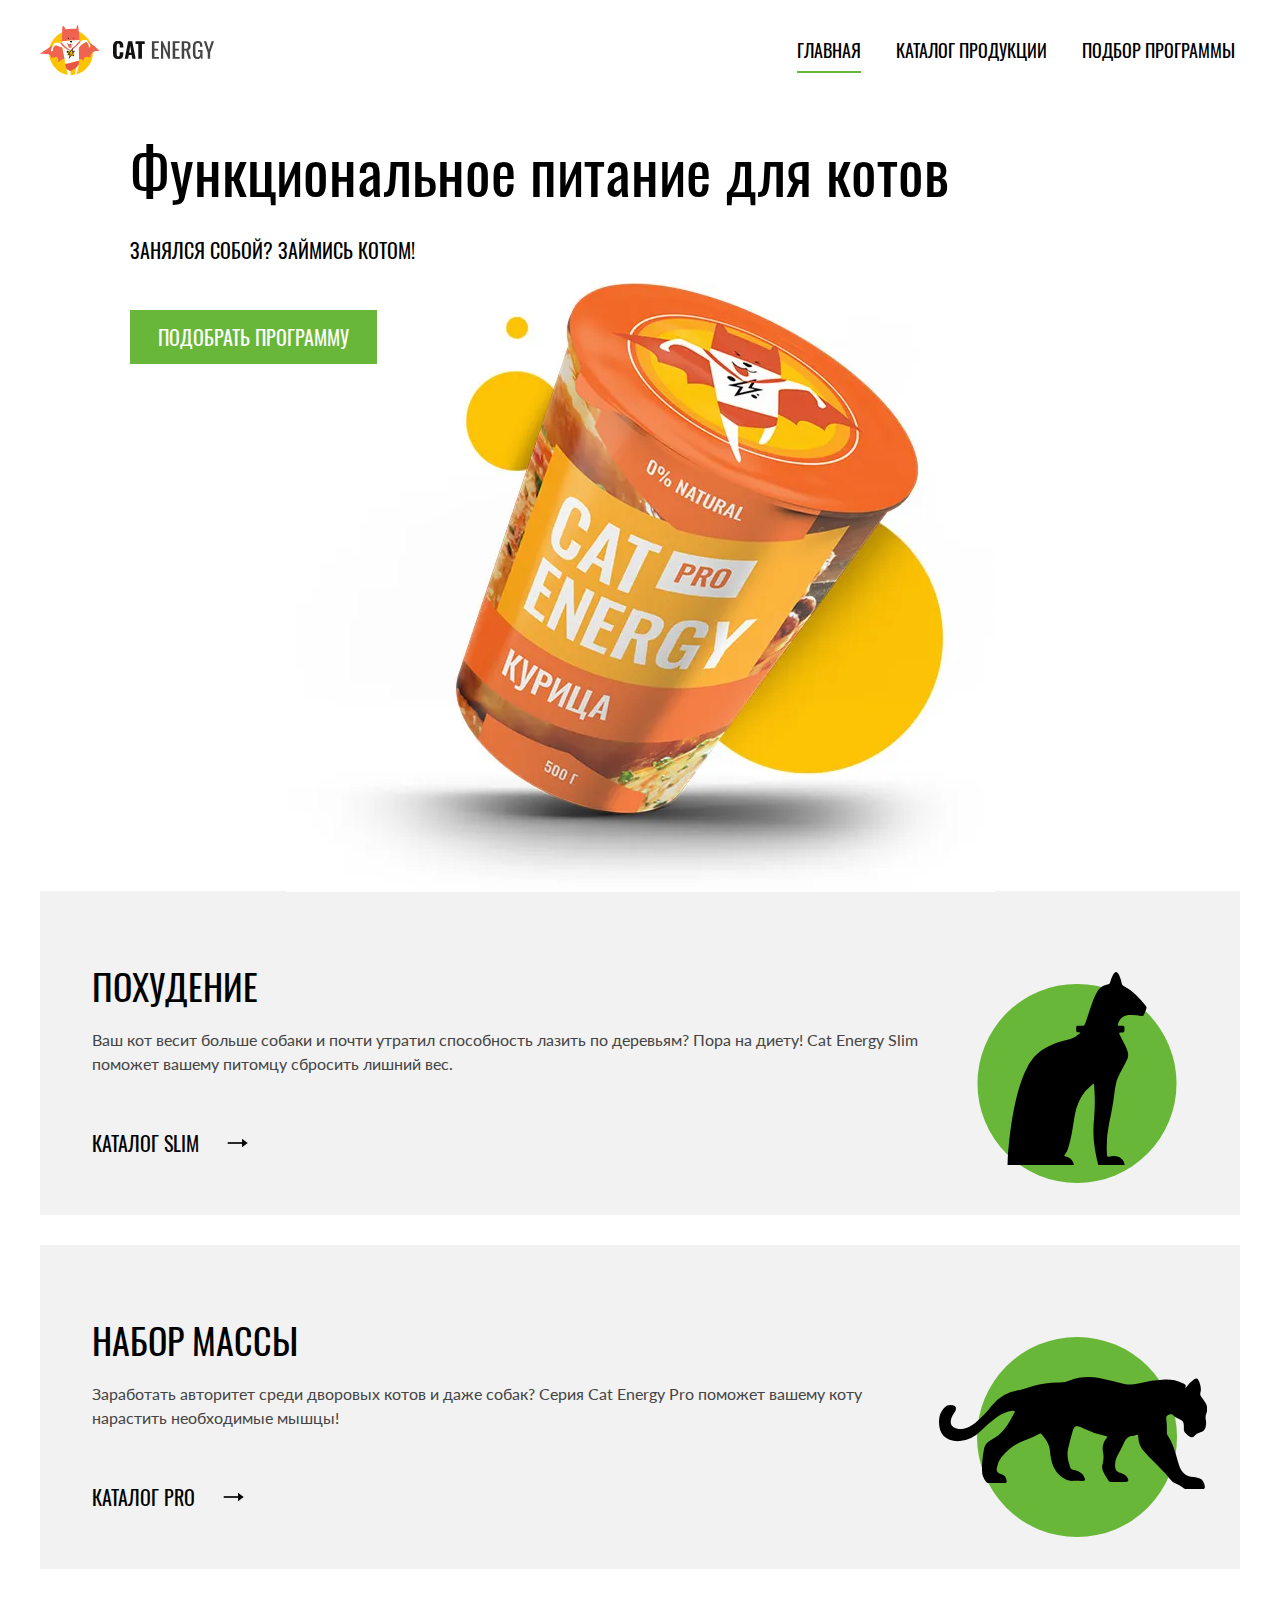
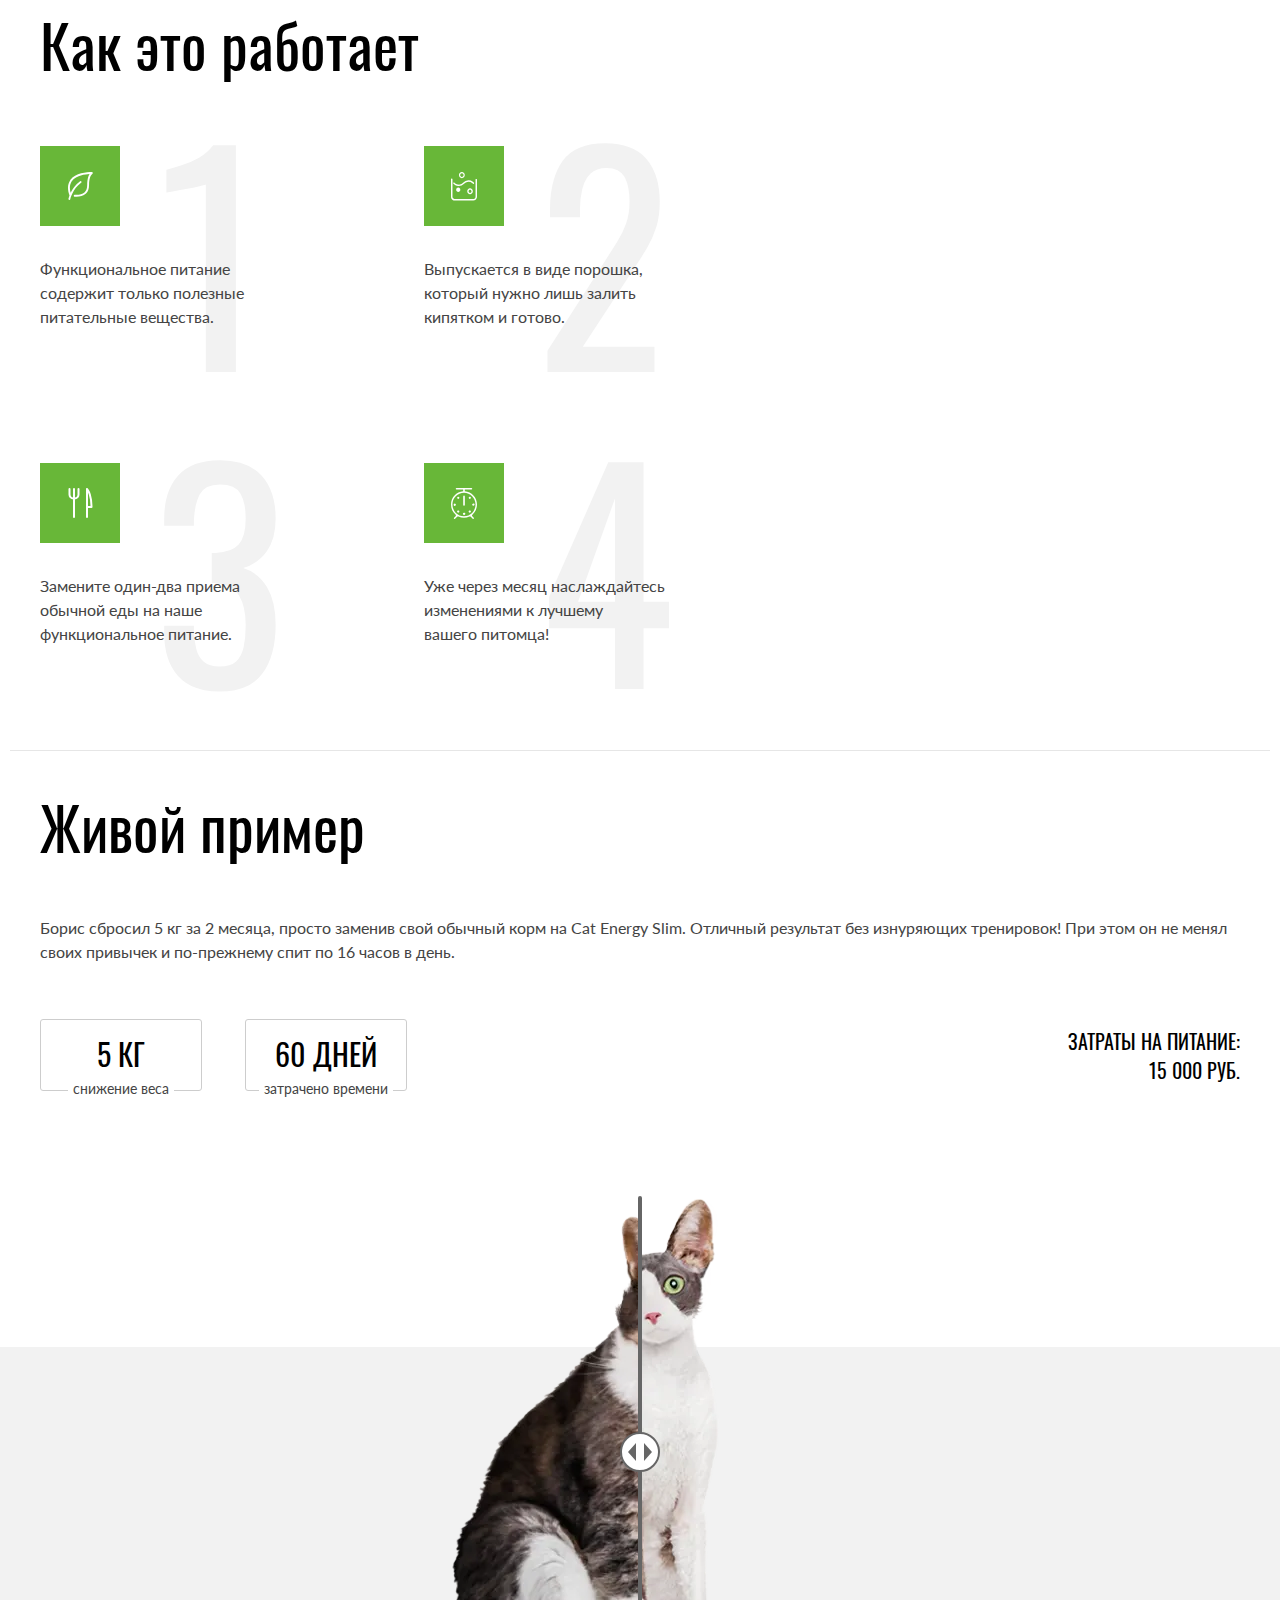
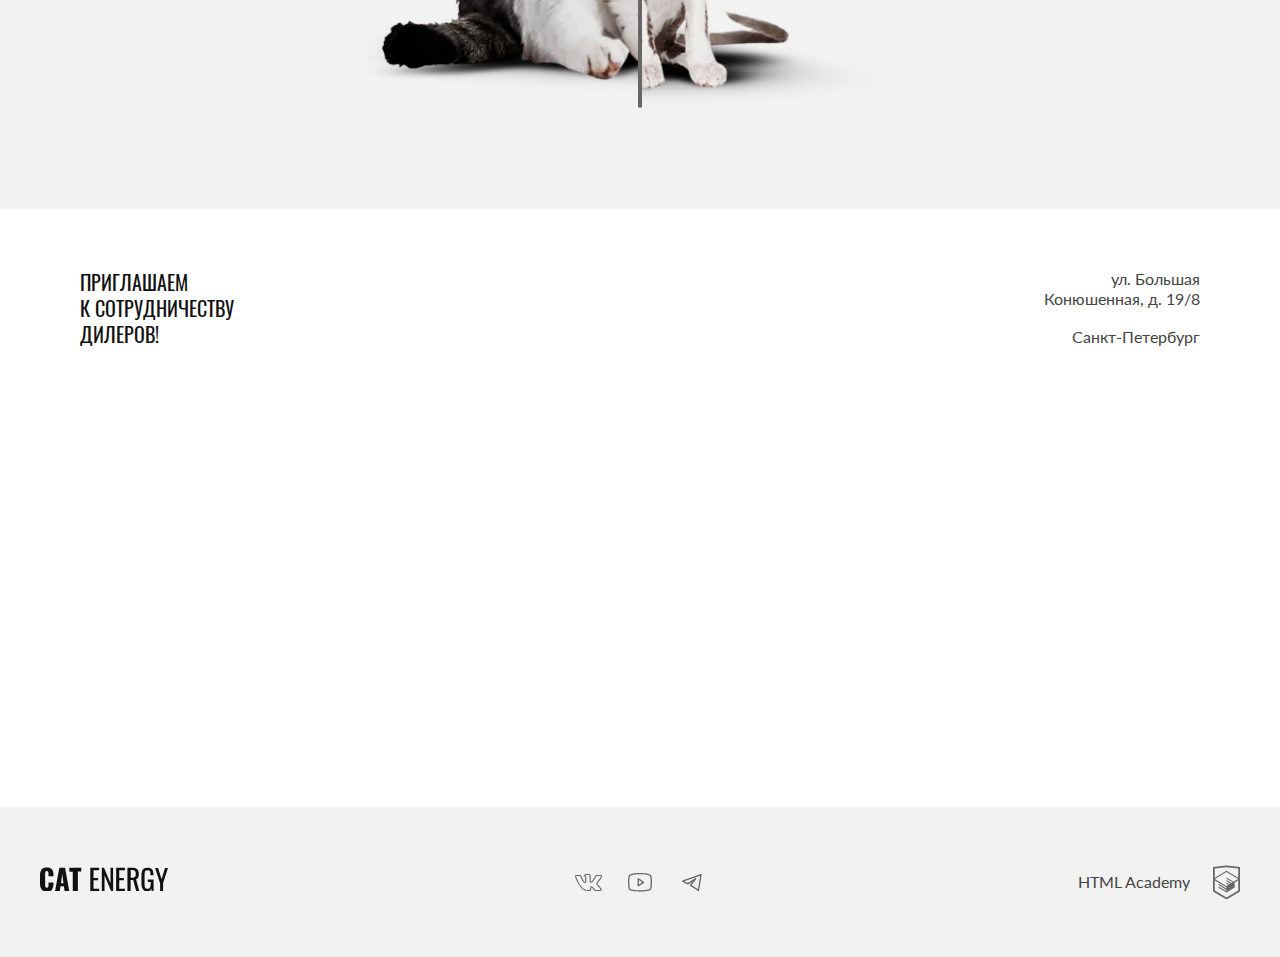
==== commit 82be478a: "Deploying to gh-pages from @ rantbc/2375059-cat-energy-32@30c1cdb94f9789045275ceb43abb7ac6e8cdf93f 🚀" ====
--- a/index.html
+++ b/index.html
@@ -1,7 +1,7 @@
-<!DOCTYPE html><html class="page" lang="ru"><head><meta charset="UTF-8"><title>Кэт энерджи</title><link rel="icon" href="favicon.ico"><!-- 32×32 --><link rel="icon" href="favicons/icon.svg" type="image/svg+xml"><link rel="apple-touch-icon" href="favicons/apple.png"><!-- 180×180 --><link rel="manifest" href="manifest.webmanifest"><meta name="viewport" content="width=device-width,initial-scale=1"><link rel="stylesheet" href="styles/styles.css"><script src="scripts/index.js" defer="defer"></script></head><body class="page__body"><header class="header header--nojs promo"><div class="header__wrapper container"><a class="header__logo" href="index.html"><picture><source media="(min-width: 1440px)" srcset="images/logo-desktop.svg" width="202" height="59" type="image/svg+xml"><source media="(min-width: 768px)" srcset="images/logo-tablet.svg" width="174" height="50" type="image/svg+xml"><img src="images/logo-mobile.svg" width="33" height="38" alt="Логотип «Кэт энерджи»" title="Логотип «Кэт энерджи»"></picture></a><!-- блок скрываем на десктопе --> <a class="header__company" href="index.html"><img src="images/logo-caption.svg" width="101" height="20" alt="Cat Energy" title="Cat Energy"> </a><button class="button header__toggle header__toggle--nojs" id="nav-toggle" type="button" onclick="navToggle()"><span class="visually-hidden">Открыть меню</span></button><nav class="header__nav header__nav--nojs header-menu header-promo-menu" id="dropdown"><ul class="list header-menu__list"><li class="header-menu__item"><a class="link header-menu__link header-menu__link--active" href="index.html">Главная</a></li><li class="header-menu__item"><a class="link header-menu__link" href="catalog.html">Каталог продукции</a></li><li class="header-menu__item"><a class="link header-menu__link" href="programs.html">Подбор программы</a></li></ul></nav></div><div class="promo__wrapper container"><div class="promo__content promo-content"><h2 class="heading heading-h2 promo-content__title">Функциональное питание для котов</h2><p class="promo-content__subtitle">Занялся собой? Займись котом!</p><a class="button button--primary promo-content__button" href="programs.html">Подобрать программу</a><div class="promo-content__image"><picture><source media="(min-width: 1440px)" width="552" height="499" type="image/webp" srcset="images/promo-can@1x.webp, images/promo-can@2x.webp 2x"><source media="(min-width: 768px)" width="709" height="609" type="image/webp" srcset="images/promo-can-tablet@1x.webp, images/promo-can-tablet@2x.webp 2x"><source width="280" height="270" type="image/webp" srcset="images/promo-can-mobile@1x.webp, images/promo-can-mobile@2x.webp 2x"><source media="(min-width: 1440px)" width="552" height="499" type="image/png" srcset="images/promo-can@1x.png, images/promo-can@2x.png 2x"><source media="(min-width: 768px)" width="709" height="609" type="image/png" srcset="images/promo-can-tablet@1x.png, images/promo-can-tablet@2x.png 2x"><img src="images/promo-can-mobile@1x.png" width="280" height="270" srcset="images/promo-can-mobile@2x.png 2x" alt="Питание для котов" title="Питание для котов"></picture></div></div></div></header><main class="main-content"><section class="program-section"><div class="program container"><h1 class="visually-hidden">Кэт энерджи</h1><div class="program__wrapper"><div class="program__item program__item--slim"><h3 class="heading heading-h3 program__title">Похудение</h3><p class="program__description">Ваш кот весит больше собаки и почти утратил способность лазить по деревьям? Пора на диету! Cat Energy Slim поможет вашему питомцу сбросить лишний вес.</p><a class="link program__link" href="#">Каталог Slim</a></div><div class="program__item program__item--pro"><h3 class="heading heading-h3 program__title">Набор массы</h3><p class="program__description">Заработать авторитет среди дворовых котов и&nbsp;даже собак? Серия Cat Energy Pro поможет вашему коту нарастить необходимые мышцы!</p><a class="link program__link" href="#">Каталог Pro</a></div></div></div></section><section class="stages-section"><div class="stages container"><h2 class="heading heading-h2 stages__title">Как это работает</h2><ul class="list stages__list"><li class="stages__item stages__item--healthy"><p class="stages__description">Функциональное питание содержит только полезные питательные вещества.</p></li><li class="stages__item stages__item--soluble"><p class="stages__description">Выпускается в виде порошка, который нужно лишь залить кипятком и готово.</p></li><li class="stages__item stages__item--meal"><p class="stages__description">Замените один-два приема обычной еды на наше функциональное питание.</p></li><li class="stages__item stages__item--changes"><p class="stages__description stages-description">Уже через месяц наслаждайтесь изменениями к лучшему&nbsp;<br class="stages-description__break">вашего питомца!</p></li></ul></div></section><section class="example-section"><div class="example container"><h2 class="heading heading-h2 example__title">Живой пример</h2><div class="example__wrapper"><div class="example__content example-content"><p class="example-content__description">Борис сбросил 5&nbsp;кг за&nbsp;2&nbsp;месяца, просто заменив свой обычный корм на&nbsp;Cat Energy Slim. Отличный результат без изнуряющих тренировок! При этом он&nbsp;не&nbsp;менял своих привычек и&nbsp;по-прежнему спит по&nbsp;16&nbsp;часов в&nbsp;день.</p><div class="example-content__info example-info"><div class="example-info__wrapper"><div class="example-info__item example-info__item--weight info-item"><span class="info-item__progress">5 кг</span> <span class="info-item__caption info-item__caption--weight">Снижение веса</span></div><div class="example-info__item example-info__item--days info-item"><span class="info-item__progress">60 дней</span> <span class="info-item__caption info-item__caption--time">Затрачено времени</span></div><div class="example-info__item example-info__item--total info-item"><span class="info-item__total">Затраты на питание:</span> <span class="info-item__total">15 000 руб.</span></div></div></div></div><div class="example__slider example-slider"><picture class="example-slider__image-wrapper"><source media="(min-width: 768px)" width="560" height="512" type="image/webp" srcset="images/cat-before@1x.webp, images/cat-before@2x.webp 2x"><source width="280" height="256" type="image/webp" srcset="images/cat-before-mobile@1x.webp, images/cat-before-mobile@2x.webp 2x"><source media="(min-width: 768px)" width="560" height="512" type="image/png" srcset="images/cat-before@1x.png, images/cat-before@2x.png 2x"><img class="example-slider__image example-slider__image--leftShift" src="images/cat-before-mobile@1x.png" width="280" height="256" srcset="images/cat-before-mobile@2x.png 2x" alt="Кот до похудения" title="Кот до похудения"></picture><picture class="example-slider__image-wrapper"><source media="(min-width: 768px)" width="560" height="512" type="image/webp" srcset="images/cat-after@1x.webp, images/cat-after@2x.webp 2x"><source width="280" height="256" type="image/webp" srcset="images/cat-after-mobile@1x.webp, images/cat-after-mobile@2x.webp 2x"><source media="(min-width: 768px)" width="560" height="512" type="image/png" srcset="images/cat-after@1x.png, images/after@2x.png 2x"><img class="example-slider__image example-slider__image--rightShift" src="images/cat-after-mobile@1x.png" width="280" height="256" srcset="images/cat-after-mobile@2x.png 2x" alt="Кот после похудения" title="Кот после похудения"></picture><button class="example-slider__button example-slider-button" type="button"><span class="visually-hidden">Переключатель слайдов</span></button></div></div></div></section><section class="contacts-section"><div class="contacts"><h2 class="visually-hidden">Контактная информация</h2><div class="contacts__wrapper"><div class="contacts__address address container"><address class="address__wrapper"><p class="address__title">Приглашаем<br>к сотрудничеству дилеров!</p><p class="address__location">ул. Большая Конюшенная, д. 19/8<br><span class="address__location-city">Санкт-Петербург</span></p></address></div></div><iframe src="https://www.google.com/maps/embed?pb=!1m18!1m12!1m3!1d1998.603625719791!2d30.320472476916382!3d59.93871916209402!2m3!1f0!2f0!3f0!3m2!1i1024!2i768!4f13.1!3m3!1m2!1s0x4696310fca145cc1%3A0x42b32648d8238007!2z0JHQvtC70YzRiNCw0Y8g0JrQvtC90Y7RiNC10L3QvdCw0Y8g0YPQuy4sIDE5LzgsINCh0LDQvdC60YIt0J_QtdGC0LXRgNCx0YPRgNCzLCAxOTExODY!5e0!3m2!1sru!2sru!4v1725809662232!5m2!1sru!2sru" width="320" height="362" allowfullscreen="" title="Офис компании по адресу ул. Большая Конюшенная, д. 19/8 Санкт-Петербург"></iframe></div></section></main><footer class="footer"><div class="footer__wrapper container"><a class="footer__logo" href="index.html"><svg xmlns="http://www.w3.org/2000/svg" width="128" height="24" viewBox="0 0 128 24" fill="currentColor"><g clip-path="url(#a)" fill="currentColor"><path d="M1.62 22.46a9.43 9.43 0 0 1-1.6-5.72v-8.48a9.56 9.56 0 0 1 1.5-5.82c1.1-1.33 2.8-1.94 5.31-1.94 2.5 0 4.1.61 5.1 1.74a7.43 7.43 0 0 1 1.51 5v2.04h-4.9v-2.35a5.4 5.4 0 0 0-.3-2.04 1.42 1.42 0 0 0-1.4-.82c-.71 0-1.21.2-1.41.72a6.72 6.72 0 0 0-.3 2.25v10.92a4.3 4.3 0 0 0 .4 2.15c.2.5.7.71 1.4.71s1.1-.2 1.3-.71c.23-.7.33-1.42.3-2.15v-2.45h4.91v2.05a7.92 7.92 0 0 1-1.5 5.1c-1 1.23-2.7 1.84-5.1 1.84-2.41-.1-4.22-.71-5.22-2.04Zm17.73-21.66h5.7l4.21 23.3h-4.6l-.8-4.91h-3.31l-.8 4.9h-4.7l4.3-23.28Zm4.1 15.33-1.2-9.1-1.2 9.1h2.4Zm9.32-11.44h-3.4v-3.88h11.9v3.78h-3.4v19.5h-5.1v-19.4Zm17.63-3.89h8.8v2.46h-5.7v7.66h4.6v2.35h-4.6v8.57h5.7v2.35h-8.9v-23.38h.1Zm11.4 0h2.21l6.51 15.43v-15.42h2.6v23.28h-2l-6.6-15.93v15.93h-2.71v-23.28Zm14.33 0h8.81v2.46h-5.7v7.66h4.6v2.35h-4.6v8.57h5.7v2.35h-8.81v-23.38Zm11.41 0h4.61a7.9 7.9 0 0 1 5.1 1.44c1.1.92 1.6 2.55 1.6 4.7 0 2.96-.9 4.8-2.8 5.4l3.21 11.65h-3.1l-3-10.93h-2.51v10.93h-3.2v-23.18h.1Zm4.41 10.01c1.03.1 2.06-.2 2.9-.81.6-.51.9-1.53.9-3.07a6.72 6.72 0 0 0-.3-2.24 2.58 2.58 0 0 0-1.1-1.23 4.49 4.49 0 0 0-2.2-.4h-1.4v7.65h1.2v.1Zm10.91 11.55a10.49 10.49 0 0 1-1.4-5.93v-7.76a17 17 0 0 1 .5-4.4c.34-1.06 1-2 1.9-2.65 1.12-.67 2.41-1 3.71-.92 2.1 0 3.6.51 4.5 1.64a7.93 7.93 0 0 1 1.41 5.1v.82h-3v-.71c0-.86-.07-1.71-.2-2.56a2.05 2.05 0 0 0-.8-1.32 3.05 3.05 0 0 0-1.9-.51 2.96 2.96 0 0 0-2.01.6 2.3 2.3 0 0 0-.8 1.64c-.13.92-.2 1.84-.2 2.76v8.68a9.45 9.45 0 0 0 .6 3.88c.4.82 1.2 1.12 2.4 1.12a2.38 2.38 0 0 0 2.4-1.22c.53-1.3.77-2.69.7-4.09v-1.63h-2.9v-2.35h5.81v11.54h-2l-.3-2.65a4.08 4.08 0 0 1-4.11 2.96 4.93 4.93 0 0 1-4.3-2.04Zm17.13-6.44-4.9-15.01h3l3.5 11.23 3.4-11.23h3.01l-4.9 15.01v8.17h-3.01v-8.17h-.1Z"/></g></svg> <span class="visually-hidden">Название проекта «Cat Energy»</span></a><div class="footer__social social"><ul class="list social__list"><li class="social__item"><a class="social__link" href="https://vk.com/htmlacademy" target="_blank" rel="noopener noreferrer" title="Наша группа в Вконтакте"><svg class="social__icon social__icon--vkontakte" width="28" height="22"><use href="icons/stack.svg#icon-vkontakte"></use></svg> <span class="visually-hidden">Наша группа в Вконтакте</span></a></li><li class="social__item"><a class="social__link" href="https://www.youtube.com/@HTMLAcademyTV" target="_blank" rel="noopener noreferrer" title="Наш канал на YouTube"><svg class="social__icon social__icon--youtube" width="28" height="22"><use href="icons/stack.svg#icon-youtube"></use></svg> <span class="visually-hidden">Наш канал на YouTube</span></a></li><li class="social__item"><a class="social__link" href="https://htmlacademy.t.me" target="_blank" rel="noopener noreferrer" title="Наш канал в Telegram"><svg class="social__icon social__icon--telegram" width="28" height="22"><use href="icons/stack.svg#icon-telegram"></use></svg> <span class="visually-hidden">Наш канал в Telegram</span></a></li></ul></div><div class="footer__copyright copyright"><a class="link copyright__link" href="https://htmlacademy.ru/intensive/adaptive" target="_blank" rel="noopener noreferrer"><span class="copyright__text">HTML Academy</span> <svg xmlns="http://www.w3.org/2000/svg" width="27" height="34" viewBox="0 0 27 34" fill="currentColor"><g clip-path="url(#a)"><path d="m13.64.52-.14-.02-13.5 1.4v24.61l13.5 7.99 13.5-7.99v-24.6l-13.36-1.4Zm11.6 25-11.74 6.94-11.73-6.94v-10.1l11.68 6.93.02 1.25-8.02-4.75v1.23l8.04 4.8.02 1.3-8.05-4.76v1.22l8.04 4.81 8.12-4.83v-5.21l3.62-2.15v10.26Zm0-11.57-3.23 1.88-1.48.88-7.06-4.19-.01 1.23 6.04 3.57-.06.03-.13.07-.86.5-4.98-2.95-.01 1.22 3.93 2.33-.93.61-.02.01-2.97-1.74-.01 1.23 1.94 1.13-1.98 1.19-11.62-6.87 11.63-6.96 11.8 6.83Zm0-1.22-11.8-6.92-11.67 6.91v-9.23l11.73-1.23 11.73 1.23v9.24Z" fill="currentColor"/></g></svg> <span class="visually-hidden">Логотип HTML Academy</span></a></div></div></footer><script>window.onload = () => {
-      if (document.querySelector('.header--nojs, .header__nav--nojs, .header__toggle--nojs')) {
-        const noJsElements = document.querySelectorAll('.header--nojs, .header__nav--nojs, .header__toggle--nojs');
-        noJsElements.forEach((el) => el.classList.remove('header--nojs', 'header__nav--nojs', 'header__toggle--nojs'))
+<!DOCTYPE html><html class="page" lang="ru"><head><meta charset="UTF-8"><title>Кэт энерджи</title><link rel="icon" href="favicon.ico"><!-- 32×32 --><link rel="icon" href="favicons/icon.svg" type="image/svg+xml"><link rel="apple-touch-icon" href="favicons/apple.png"><!-- 180×180 --><link rel="manifest" href="manifest.webmanifest"><meta name="viewport" content="width=device-width,initial-scale=1"><link rel="stylesheet" href="styles/styles.css"><script src="scripts/index.js" defer="defer"></script></head><body class="page__body"><header class="header promo promo--nojs"><div class="header__wrapper container"><a class="header__logo" href="index.html"><picture><source media="(min-width: 1440px)" srcset="images/logo-desktop.svg" width="202" height="59" type="image/svg+xml"><source media="(min-width: 768px)" srcset="images/logo-tablet.svg" width="174" height="50" type="image/svg+xml"><img src="images/logo-mobile.svg" width="33" height="38" alt="Логотип «Кэт энерджи»" title="Логотип «Кэт энерджи»"></picture></a><!-- блок скрываем на десктопе --> <a class="header__company" href="index.html"><img src="images/logo-caption.svg" width="101" height="20" alt="Cat Energy" title="Cat Energy"> </a><button class="button header__toggle header__toggle--nojs" id="nav-toggle" type="button" onclick="navToggle()"><span class="visually-hidden">Открыть меню</span></button><nav class="header__nav header__nav--nojs header-menu header-promo-menu" id="dropdown"><ul class="header-menu__list"><li class="header-menu__item"><a class="header-menu__link header-menu__link--active" href="index.html">Главная</a></li><li class="header-menu__item"><a class="header-menu__link" href="catalog.html">Каталог продукции</a></li><li class="header-menu__item"><a class="header-menu__link" href="programs.html">Подбор программы</a></li></ul></nav></div><div class="promo__wrapper container"><div class="promo__content promo-content"><h2 class="promo-content__title">Функциональное питание для котов</h2><p class="promo-content__subtitle">Занялся собой? Займись котом!</p><a class="button button--primary promo-content__button" href="programs.html">Подобрать программу</a><div class="promo-content__image"><picture><source media="(min-width: 1440px)" width="552" height="499" type="image/webp" srcset="images/promo-can@1x.webp, images/promo-can@2x.webp 2x"><source media="(min-width: 768px)" width="709" height="609" type="image/webp" srcset="images/promo-can-tablet@1x.webp, images/promo-can-tablet@2x.webp 2x"><source width="280" height="270" type="image/webp" srcset="images/promo-can-mobile@1x.webp, images/promo-can-mobile@2x.webp 2x"><source media="(min-width: 1440px)" width="552" height="499" type="image/png" srcset="images/promo-can@1x.png, images/promo-can@2x.png 2x"><source media="(min-width: 768px)" width="709" height="609" type="image/png" srcset="images/promo-can-tablet@1x.png, images/promo-can-tablet@2x.png 2x"><img src="images/promo-can-mobile@1x.png" width="280" height="270" srcset="images/promo-can-mobile@2x.png 2x" alt="Питание для котов" title="Питание для котов"></picture></div></div></div></header><main class="main-content"><section class="program-section"><div class="program container"><h1 class="visually-hidden">Кэт энерджи</h1><div class="program__wrapper"><div class="program__item program__item--slim"><h3 class="program__title">Похудение</h3><p class="program__description">Ваш кот весит больше собаки и почти утратил способность лазить по деревьям? Пора на диету! Cat Energy Slim поможет вашему питомцу сбросить лишний вес.</p><a class="program__link" href="#">Каталог Slim</a></div><div class="program__item program__item--pro"><h3 class="program__title">Набор массы</h3><p class="program__description">Заработать авторитет среди дворовых котов и&nbsp;даже собак? Серия Cat Energy Pro поможет вашему коту нарастить необходимые мышцы!</p><a class="program__link" href="#">Каталог Pro</a></div></div></div></section><section class="stages-section"><div class="stages container"><h2 class="stages__title">Как это работает</h2><ul class="stages__list"><li class="stages__item stages__item--healthy"><p class="stages__description">Функциональное питание содержит только полезные питательные вещества.</p></li><li class="stages__item stages__item--soluble"><p class="stages__description">Выпускается в виде порошка, который нужно лишь залить кипятком и готово.</p></li><li class="stages__item stages__item--meal"><p class="stages__description">Замените один-два приема обычной еды на наше функциональное питание.</p></li><li class="stages__item stages__item--changes"><p class="stages__description stages-description">Уже через месяц наслаждайтесь изменениями к лучшему&nbsp;<br class="stages-description__break">вашего питомца!</p></li></ul></div></section><section class="example-section"><div class="example container"><h2 class="example__title">Живой пример</h2><div class="example__wrapper"><div class="example__content example-content"><p class="example-content__description">Борис сбросил 5&nbsp;кг за&nbsp;2&nbsp;месяца, просто заменив свой обычный корм на&nbsp;Cat Energy Slim. Отличный результат без изнуряющих тренировок! При этом он&nbsp;не&nbsp;менял своих привычек и&nbsp;по-прежнему спит по&nbsp;16&nbsp;часов в&nbsp;день.</p><div class="example-content__info example-info"><div class="example-info__wrapper"><div class="example-info__item example-info__item--weight info-item"><span class="info-item__progress">5 кг</span> <span class="info-item__caption info-item__caption--weight">Снижение веса</span></div><div class="example-info__item example-info__item--days info-item"><span class="info-item__progress">60 дней</span> <span class="info-item__caption info-item__caption--time">Затрачено времени</span></div><div class="example-info__item example-info__item--total info-item"><span class="info-item__total">Затраты на питание:</span> <span class="info-item__total">15 000 руб.</span></div></div></div></div><div class="example__slider example-slider"><picture class="example-slider__image-wrapper"><source media="(min-width: 768px)" width="560" height="512" type="image/webp" srcset="images/cat-before@1x.webp, images/cat-before@2x.webp 2x"><source width="280" height="256" type="image/webp" srcset="images/cat-before-mobile@1x.webp, images/cat-before-mobile@2x.webp 2x"><source media="(min-width: 768px)" width="560" height="512" type="image/png" srcset="images/cat-before@1x.png, images/cat-before@2x.png 2x"><img class="example-slider__image example-slider__image--leftShift" src="images/cat-before-mobile@1x.png" width="280" height="256" srcset="images/cat-before-mobile@2x.png 2x" alt="Кот до похудения" title="Кот до похудения"></picture><picture class="example-slider__image-wrapper"><source media="(min-width: 768px)" width="560" height="512" type="image/webp" srcset="images/cat-after@1x.webp, images/cat-after@2x.webp 2x"><source width="280" height="256" type="image/webp" srcset="images/cat-after-mobile@1x.webp, images/cat-after-mobile@2x.webp 2x"><source media="(min-width: 768px)" width="560" height="512" type="image/png" srcset="images/cat-after@1x.png, images/after@2x.png 2x"><img class="example-slider__image example-slider__image--rightShift" src="images/cat-after-mobile@1x.png" width="280" height="256" srcset="images/cat-after-mobile@2x.png 2x" alt="Кот после похудения" title="Кот после похудения"></picture><button class="example-slider__button example-slider-button" type="button"><span class="visually-hidden">Переключатель слайдов</span></button></div></div></div></section><section class="contacts-section"><div class="contacts contacts--nojs"><h2 class="visually-hidden">Контактная информация</h2><div class="contacts__wrapper"><div class="contacts__address address container"><address class="address__wrapper"><p class="address__title">Приглашаем<br>к сотрудничеству дилеров!</p><p class="address__location">ул. Большая Конюшенная, д. 19/8<br><span class="address__location-city">Санкт-Петербург</span></p></address></div></div><iframe src="https://www.google.com/maps/embed?pb=!1m18!1m12!1m3!1d1998.603625719791!2d30.320472476916382!3d59.93871916209402!2m3!1f0!2f0!3f0!3m2!1i1024!2i768!4f13.1!3m3!1m2!1s0x4696310fca145cc1%3A0x42b32648d8238007!2z0JHQvtC70YzRiNCw0Y8g0JrQvtC90Y7RiNC10L3QvdCw0Y8g0YPQuy4sIDE5LzgsINCh0LDQvdC60YIt0J_QtdGC0LXRgNCx0YPRgNCzLCAxOTExODY!5e0!3m2!1sru!2sru!4v1725809662232!5m2!1sru!2sru" width="320" height="362" allowfullscreen="" title="Офис компании по адресу ул. Большая Конюшенная, д. 19/8 Санкт-Петербург"></iframe></div></section></main><footer class="footer"><div class="footer__wrapper container"><a class="footer__logo" href="index.html"><svg xmlns="http://www.w3.org/2000/svg" width="128" height="24" viewBox="0 0 128 24" fill="currentColor"><g clip-path="url(#a)" fill="currentColor"><path d="M1.62 22.46a9.43 9.43 0 0 1-1.6-5.72v-8.48a9.56 9.56 0 0 1 1.5-5.82c1.1-1.33 2.8-1.94 5.31-1.94 2.5 0 4.1.61 5.1 1.74a7.43 7.43 0 0 1 1.51 5v2.04h-4.9v-2.35a5.4 5.4 0 0 0-.3-2.04 1.42 1.42 0 0 0-1.4-.82c-.71 0-1.21.2-1.41.72a6.72 6.72 0 0 0-.3 2.25v10.92a4.3 4.3 0 0 0 .4 2.15c.2.5.7.71 1.4.71s1.1-.2 1.3-.71c.23-.7.33-1.42.3-2.15v-2.45h4.91v2.05a7.92 7.92 0 0 1-1.5 5.1c-1 1.23-2.7 1.84-5.1 1.84-2.41-.1-4.22-.71-5.22-2.04Zm17.73-21.66h5.7l4.21 23.3h-4.6l-.8-4.91h-3.31l-.8 4.9h-4.7l4.3-23.28Zm4.1 15.33-1.2-9.1-1.2 9.1h2.4Zm9.32-11.44h-3.4v-3.88h11.9v3.78h-3.4v19.5h-5.1v-19.4Zm17.63-3.89h8.8v2.46h-5.7v7.66h4.6v2.35h-4.6v8.57h5.7v2.35h-8.9v-23.38h.1Zm11.4 0h2.21l6.51 15.43v-15.42h2.6v23.28h-2l-6.6-15.93v15.93h-2.71v-23.28Zm14.33 0h8.81v2.46h-5.7v7.66h4.6v2.35h-4.6v8.57h5.7v2.35h-8.81v-23.38Zm11.41 0h4.61a7.9 7.9 0 0 1 5.1 1.44c1.1.92 1.6 2.55 1.6 4.7 0 2.96-.9 4.8-2.8 5.4l3.21 11.65h-3.1l-3-10.93h-2.51v10.93h-3.2v-23.18h.1Zm4.41 10.01c1.03.1 2.06-.2 2.9-.81.6-.51.9-1.53.9-3.07a6.72 6.72 0 0 0-.3-2.24 2.58 2.58 0 0 0-1.1-1.23 4.49 4.49 0 0 0-2.2-.4h-1.4v7.65h1.2v.1Zm10.91 11.55a10.49 10.49 0 0 1-1.4-5.93v-7.76a17 17 0 0 1 .5-4.4c.34-1.06 1-2 1.9-2.65 1.12-.67 2.41-1 3.71-.92 2.1 0 3.6.51 4.5 1.64a7.93 7.93 0 0 1 1.41 5.1v.82h-3v-.71c0-.86-.07-1.71-.2-2.56a2.05 2.05 0 0 0-.8-1.32 3.05 3.05 0 0 0-1.9-.51 2.96 2.96 0 0 0-2.01.6 2.3 2.3 0 0 0-.8 1.64c-.13.92-.2 1.84-.2 2.76v8.68a9.45 9.45 0 0 0 .6 3.88c.4.82 1.2 1.12 2.4 1.12a2.38 2.38 0 0 0 2.4-1.22c.53-1.3.77-2.69.7-4.09v-1.63h-2.9v-2.35h5.81v11.54h-2l-.3-2.65a4.08 4.08 0 0 1-4.11 2.96 4.93 4.93 0 0 1-4.3-2.04Zm17.13-6.44-4.9-15.01h3l3.5 11.23 3.4-11.23h3.01l-4.9 15.01v8.17h-3.01v-8.17h-.1Z"/></g></svg> <span class="visually-hidden">Название проекта «Cat Energy»</span></a><div class="footer__social social"><ul class="social__list"><li class="social__item"><a class="social__link" href="https://vk.com/htmlacademy" target="_blank" rel="noopener noreferrer" title="Наша группа в Вконтакте"><svg class="social__icon social__icon--vkontakte" width="28" height="22"><use href="icons/stack.svg#icon-vkontakte"></use></svg> <span class="visually-hidden">Наша группа в Вконтакте</span></a></li><li class="social__item"><a class="social__link" href="https://www.youtube.com/@HTMLAcademyTV" target="_blank" rel="noopener noreferrer" title="Наш канал на YouTube"><svg class="social__icon social__icon--youtube" width="28" height="22"><use href="icons/stack.svg#icon-youtube"></use></svg> <span class="visually-hidden">Наш канал на YouTube</span></a></li><li class="social__item"><a class="social__link" href="https://htmlacademy.t.me" target="_blank" rel="noopener noreferrer" title="Наш канал в Telegram"><svg class="social__icon social__icon--telegram" width="28" height="22"><use href="icons/stack.svg#icon-telegram"></use></svg> <span class="visually-hidden">Наш канал в Telegram</span></a></li></ul></div><div class="footer__copyright copyright"><a class="copyright__link" href="https://htmlacademy.ru/intensive/adaptive" target="_blank" rel="noopener noreferrer"><span class="copyright__text">HTML Academy</span> <svg xmlns="http://www.w3.org/2000/svg" width="27" height="34" viewBox="0 0 27 34" fill="currentColor"><g clip-path="url(#a)"><path d="m13.64.52-.14-.02-13.5 1.4v24.61l13.5 7.99 13.5-7.99v-24.6l-13.36-1.4Zm11.6 25-11.74 6.94-11.73-6.94v-10.1l11.68 6.93.02 1.25-8.02-4.75v1.23l8.04 4.8.02 1.3-8.05-4.76v1.22l8.04 4.81 8.12-4.83v-5.21l3.62-2.15v10.26Zm0-11.57-3.23 1.88-1.48.88-7.06-4.19-.01 1.23 6.04 3.57-.06.03-.13.07-.86.5-4.98-2.95-.01 1.22 3.93 2.33-.93.61-.02.01-2.97-1.74-.01 1.23 1.94 1.13-1.98 1.19-11.62-6.87 11.63-6.96 11.8 6.83Zm0-1.22-11.8-6.92-11.67 6.91v-9.23l11.73-1.23 11.73 1.23v9.24Z" fill="currentColor"/></g></svg> <span class="visually-hidden">Логотип HTML Academy</span></a></div></div></footer><script>window.onload = () => {
+      if (document.querySelector('.promo--nojs, .header__nav--nojs, .header__toggle--nojs, .contacts--nojs')) {
+        const noJsElements = document.querySelectorAll('.promo--nojs, .header__nav--nojs, .header__toggle--nojs, .contacts--nojs');
+        noJsElements.forEach((el) => el.classList.remove('promo--nojs', 'header__nav--nojs', 'header__toggle--nojs', 'contacts--nojs'))
       }
     };
     function navToggle() {
--- a/styles/styles.css
+++ b/styles/styles.css
@@ -1 +1 @@
-@font-face{font-family:Lato;font-weight:400;font-style:normal;font-display:swap;src:url(../fonts/lato/Lato-Regular.woff2)format("woff2")}@font-face{font-family:Oswald;font-weight:400;font-style:normal;font-display:swap;src:url(../fonts/oswald/oswaldregular.woff2)format("woff2")}*,:before,:after{box-sizing:border-box}img{object-fit:contain;max-width:100%;height:auto}body{margin:0;font-family:Lato,Arial,sans-serif;font-size:16px;font-weight:400;line-height:24px}.container{width:100%;max-width:1260px;margin:0 auto;padding:0 20px}@media (width>=768px){.container{padding:0 30px}}@media (width>=1440px){.container{padding:0 20px}}.list{margin:0;padding:0;list-style:none}.link{color:inherit;text-decoration:none}.heading{font-family:Oswald,Arial,sans-serif;font-weight:400}.visually-hidden{clip:rect(0 0 0 0);border:0;width:1px;height:1px;margin:-1px;padding:0;position:absolute;overflow:hidden}.button{-webkit-appearance:none;appearance:none;text-align:inherit;box-shadow:none;cursor:pointer;color:inherit;text-transform:uppercase;background:0 0;border:none;border-radius:0;padding:0;font-family:Oswald,Arial,sans-serif;text-decoration:none}.button--primary{text-align:center;color:#fff;background-color:#68b738;font-size:16px;line-height:20px}.button--primary:hover{background-color:#5eaa2f}.button--primary:active{color:#ffffff4d}.button--secondary{text-align:center;color:#444;background-color:#f2f2f2;font-size:16px;line-height:20px}.button--secondary:hover{background-color:#ebebeb}.header{position:relative}.header__wrapper{background-color:#fff;border-bottom:1px solid #e6e6e6;grid-template-columns:50px 1fr 50px;align-items:center;min-height:65px;display:grid;position:relative}@media (width>=768px){.header__wrapper{background-color:#0000;border-bottom:none;grid-template-columns:max-content 1fr;padding:25px 30px 0}}@media (width>=1440px){.header__wrapper{padding:55px 20px 0}}.header__logo img{display:block}.header__logo:hover img{opacity:.8}.header__logo:active img{opacity:.6}.header__company{justify-self:center;padding:5px 0 0}.header__company img{display:block}@media (width>=768px){.header__company{display:none}}.header__toggle{background-image:url(../icons/stack.svg#icon-bars);background-size:contain;justify-self:flex-end;width:24px;height:18px}@media (width>=768px){.header__toggle{display:none}}.header__toggle--nojs{display:none}.header__toggle.toggled{background-image:url(../icons/stack.svg#icon-close)}.header__nav{z-index:100;background-color:#fff;border-top:1px solid #e6e6e6;width:100%;display:none;position:absolute;top:100%;left:0}@media (width>=768px){.header__nav{top:initial;left:initial;background-color:#0000;border-top:none;justify-self:end;width:auto;padding:0 5px;display:block;position:relative}}@media (width>=1440px){.header__nav{padding:0}}.header__nav--nojs,.header__nav.show{display:block}.promo:before{content:"";background-color:#64a73c;background-image:-webkit-image-set(url(../images/promo-cat-green-mobile@1x.webp) 1x type("image/webp"),url(../images/promo-cat-green-mobile@2x.webp) 2x type("image/webp"),url(../images/promo-cat-green-mobile@1x.jpg) 1x type("image/jpg"),url(../images/promo-cat-green-mobile@2x.jpg) 2x type("image/jpg"));background-image:image-set("../images/promo-cat-green-mobile@1x.webp" 1x type("image/webp"),"../images/promo-cat-green-mobile@2x.webp" 2x type("image/webp"),"../images/promo-cat-green-mobile@1x.jpg" 1x type("image/jpg"),"../images/promo-cat-green-mobile@2x.jpg" 2x type("image/jpg"));background-position:50% 100%;background-repeat:no-repeat;background-size:contain;width:100%;height:367px;position:absolute;top:0;right:0}@media (width>=768px){.promo:before{content:none}}@media (width>=1440px){.promo:before{content:"";background-color:#64a73c;background-image:-webkit-image-set(url(../images/promo-cat-green@1x.webp) 1x type("image/webp"),url(../images/promo-cat-green@2x.webp) 2x type("image/webp"),url(../images/promo-cat-green@1x.jpg) 1x type("image/jpg"),url(../images/promo-cat-green@2x.jpg) 2x type("image/jpg"));background-image:image-set("../images/promo-cat-green@1x.webp" 1x type("image/webp"),"../images/promo-cat-green@2x.webp" 2x type("image/webp"),"../images/promo-cat-green@1x.jpg" 1x type("image/jpg"),"../images/promo-cat-green@2x.jpg" 2x type("image/jpg"));background-position:100%;background-repeat:no-repeat;background-size:contain;width:50%;height:100%;position:absolute;top:0;right:0}}.promo__wrapper{z-index:1;grid-template-columns:1fr;padding:27px 20px 0;display:grid;position:relative}@media (width>=768px){.promo__wrapper{padding:65px 0 0}}@media (width>=1440px){.promo__wrapper{padding:29px 0 52px}}.promo__image{justify-self:center;margin:0 0 3px}.promo__image img{display:block}@media (width>=768px){.promo__image{justify-self:start;margin:-83px 0 0;padding:0 30px}}@media (width>=1440px){.promo__image{margin:0 0 0 -163px;padding:0}}.promo-content{z-index:1;text-align:center;color:#fff;grid-template-columns:1fr;grid-template-areas:"promo-title""promo-subtitle""promo-image""promo-button";align-items:start;padding:0;display:grid}@media (width>=768px){.promo-content{grid-template-areas:"promo-title""promo-subtitle""promo-button""promo-image"}}@media (width>=1440px){.promo-content{grid-template-columns:514px 552px;grid-template-areas:"promo-title promo-image""promo-subtitle promo-image""promo-button promo-image"}}@media (width>=768px){.promo-content{text-align:left;color:inherit;padding:0 30px}}@media (width>=1440px){.promo-content{margin:0 0 -6px;padding:81px 0 0 100px}}.promo-content__title{grid-area:promo-title;margin:0 0 25px;font-size:36px;line-height:36px}@media (width>=768px){.promo-content__title{margin:0 0 40px;padding:0 90px;font-size:60px;line-height:60px}}@media (width>=1440px){.promo-content__title{padding:0}}.promo-content__subtitle{text-transform:uppercase;grid-area:promo-subtitle;margin:0 0 29px;font-family:Oswald,Arial,sans-serif;font-size:14px;line-height:14px}@media (width>=768px){.promo-content__subtitle{margin:0 0 50px;padding:0 90px;font-size:20px;line-height:20px}}@media (width>=1440px){.promo-content__subtitle{margin:-88px 0 52px;padding:0}}.promo-content__button{grid-area:promo-button;padding:10px 0}@media (width>=768px){.promo-content__button{z-index:1;justify-self:left;margin:0 0 0 90px;padding:14px 28px;font-size:20px;line-height:26px}}@media (width>=1440px){.promo-content__button{margin:-104px 0 0}}.promo-content__image{grid-area:promo-image;margin:0 0 -3px}@media (width>=768px){.promo-content__image{margin:-81px auto -7px}}@media (width>=1440px){.promo-content__image{margin:-81px 0 0 -147px}}.header-menu__list{flex-direction:column;display:flex}@media (width>=768px){.header-menu__list{flex-direction:row;gap:35px}}.header-menu__item{text-align:center;border-bottom:1px solid #e6e6e6}@media (width>=768px){.header-menu__item{border:0}}.header-menu__link{text-transform:uppercase;padding:22px 0 24px;font-family:Oswald,Arial,sans-serif;font-size:20px;font-weight:400;line-height:20px;display:inline-block;position:relative}@media (width>=768px){.header-menu__link{padding:0;font-size:18px;line-height:30px}}@media (width>=1440px){.header-menu__link{font-size:20px}}.header-menu__link:hover{opacity:.6}.header-menu__link:active{opacity:.3}@media (width>=768px){.header-menu__link--active{text-underline-offset:13px;text-decoration-line:underline;text-decoration-color:#68b738;text-decoration-thickness:2px}}@media (width>=1440px){.header-menu__link--active{text-decoration-color:#68b738}.header-promo-menu .header-menu__link{color:#fff}.header-promo-menu .header-menu__link--active{text-decoration-color:#fff}}.program{padding:20px}@media (width>=768px){.program{padding:0 30px 45px}}@media (width>=1440px){.program{padding:82px 20px 71px}}.program__wrapper{grid-template-columns:1fr;gap:20px;display:grid}@media (width>=768px){.program__wrapper{gap:30px}}@media (width>=1440px){.program__wrapper{grid-template-columns:repeat(2,1fr);gap:80px}}.program__item{background-color:#f2f2f2;padding:20px 20px 17px;position:relative}@media (width>=768px){.program__item{padding:77px 316px 57px 52px}}@media (width>=1440px){.program__item{padding:20px 61px 59px 52px}}.program__item--slim:before{content:"";background-image:url(../icons/stack.svg#cat-slim);width:50px;height:53px;position:absolute;top:21px;left:20px}@media (width>=768px){.program__item--slim:before{top:81px;right:63px;left:initial;width:200px;height:211px}}@media (width>=1440px){.program__item--slim:before{top:41px;left:52px;right:initial;width:100px;height:106px}}.program__item--pro:before{content:"";background-image:url(../icons/stack.svg#cat-pro);width:67px;height:50px;position:absolute;top:23px;left:11px}@media (width>=768px){.program__item--pro:before{top:92px;right:33px;left:initial;width:268px;height:200px}}@media (width>=1440px){.program__item--pro:before{top:47px;left:33px;right:initial;width:134px;height:100px}}.program__title{text-transform:uppercase;margin:0;padding:10px 0 29px 70px;font-size:24px;line-height:37px}@media (width>=768px){.program__title{margin:0 0 24px;padding:0;font-size:36px;line-height:36px}}@media (width>=1440px){.program__title{margin:0;padding:57px 0 73px 162px}}.program__description{color:#444;border-bottom:1px solid #d9d9d9;margin:0 0 15px;padding:0 0 23px;font-size:14px;line-height:18px}@media (width>=768px){.program__description{font-size:inherit;line-height:inherit;border:0;margin:0 0 52px;padding:0}}@media (width>=1440px){.program__description{margin:0 0 27px}}.program__link{text-transform:uppercase;font-family:Oswald,Arial,sans-serif;font-size:16px;line-height:16px}.program__link:after{content:"";background-image:url(../icons/stack.svg#icon-arrow-right);width:24px;height:12px;margin:0 0 2px 16px;display:inline-block}@media (width>=768px){.program__link:after{content:"";margin:0 0 2px 28px}}.program__link:hover:after{background-image:url(../icons/stack.svg#icon-arrow-right-hovered);width:32px;height:10px;margin:0 0 3px 16px}.program__link:active{opacity:.3}@media (width>=768px){.program__link{font-size:20px;line-height:30px}}.stages{padding:0 20px 49px}@media (width>=768px){.stages{border-bottom:1px solid #e6e6e6;margin:0 auto 45px;padding:0 30px 47px}}@media (width>=1440px){.stages{border-bottom:none;margin:0 auto;padding:0 20px 69px}}.stages__title{margin:0 0 40px;font-size:36px;line-height:40px}@media (width>=768px){.stages__title{margin:0 0 32px;font-size:60px;line-height:60px}}.stages__list{grid-template-columns:1fr;gap:20px;display:grid}@media (width>=768px){.stages__list{grid-template-columns:repeat(2,249px);gap:37px 135px}}@media (width>=1440px){.stages__list{grid-template-columns:repeat(4,1fr);gap:80px}}.stages__item{grid-template-columns:60px auto;gap:20px;display:grid;position:relative}@media (width>=768px){.stages__item{padding:40px 0 57px;display:block}}.stages__item:before{content:"";background-color:#68b738;background-position:50%;background-repeat:no-repeat;width:60px;height:60px;display:block}@media (width>=768px){.stages__item:before{width:80px;height:80px;margin:0 0 31px}}.stages__item:after{color:#f2f2f2;font-family:Oswald,Arial,sans-serif;font-size:280px;line-height:280px;position:absolute;top:0;right:0}.stages__item--healthy:before{background-image:url(../icons/stack.svg#icon-leaf);background-size:30px 32px}@media (width>=768px){.stages__item--healthy:after{content:"1";right:25px}}@media (width>=1440px){.stages__item--healthy:after{right:20px}}.stages__item--soluble:before{background-image:url(../icons/stack.svg#icon-powder);background-size:26px 29px}@media (width>=768px){.stages__item--soluble:after{content:"2";right:3px}}@media (width>=1440px){.stages__item--soluble:after{right:0}}.stages__item--meal:before{background-image:url(../icons/stack.svg#icon-meal);background-size:25px 30px}@media (width>=768px){.stages__item--meal:after{content:"3";right:2px}}@media (width>=1440px){.stages__item--meal:after{right:0}}.stages__item--changes:before{background-image:url(../icons/stack.svg#icon-scales);background-size:26px 31px}@media (width>=768px){.stages__item--changes:after{content:"4"}}@media (width>=1440px){.stages__item--changes:after{right:-4px}}.stages__description{color:#444;z-index:1;margin:0;font-size:14px;line-height:19px;position:relative}@media (width>=768px){.stages__description{font-size:inherit;line-height:inherit}}.stages__description--break{display:none}@media (width>=768px){.stages__description--break{display:block}}.stages-description__break{display:none}@media (width>=768px){.stages-description__break{display:block}}.example-section{background-color:#eaeaea;position:relative}@media (width>=768px){.example-section{background-color:#fff}.example-section:before{content:"";background-color:#f2f2f2;width:100%;height:462px;position:absolute;bottom:0;left:0}}.example{position:relative}.example__title{margin:0 0 40px;padding:25px 0 0;font-size:36px;line-height:40px}@media (width>=768px){.example__title{margin:0 0 60px;padding:0;font-size:60px;line-height:60px}}@media (width>=1440px){.example__title{margin:0 0 146px;padding:0}}.example__wrapper{grid-template-columns:1fr;display:grid}@media (width>=1440px){.example__wrapper{grid-template-columns:436px 560px;justify-content:space-between}}.example-content__description{color:#444;margin:0 0 20px;font-size:14px;line-height:18px}@media (width>=768px){.example-content__description{font-size:inherit;line-height:inherit;margin:0 0 55px}}@media (width>=1440px){.example-content__description{margin:0 4px 69px 0}}.example-info__wrapper{grid-template-columns:repeat(2,1fr);grid-template-areas:"weight days""total total";gap:32px;margin:0 0 20px;display:grid}@media (width>=768px){.example-info__wrapper{grid-template-columns:repeat(2,162px) 1fr;grid-template-areas:"weight days total";gap:43px;margin:0 0 105px}}@media (width>=1440px){.example-info__wrapper{grid-template-columns:repeat(2,162px);grid-template-areas:"weight days""total total";gap:60px 42px;margin:0 0 75px}}.example-info__item{text-align:center;border:1px solid #cdcdcd;border-radius:3px;position:relative}.example-info__item--weight{grid-area:weight}.example-info__item--days{grid-area:days}.example-info__item--total{grid-area:total}.info-item__progress{text-transform:uppercase;padding:14px 0 17px;font-family:Oswald,Arial,sans-serif;font-size:24px;display:block}@media (width>=768px){.info-item__progress{padding:15px 0 18px;font-size:30px;line-height:37px}}.info-item__caption{text-transform:lowercase;text-align:center;color:#444;background-color:#eaeaea;padding:0 5px;font-size:12px;line-height:12px;display:block;position:absolute;bottom:-15px}@media (width>=768px){.info-item__caption{white-space:nowrap;background-color:#fff;font-size:14px;line-height:14px;bottom:-6px}}@media (width>=1440px){.info-item__caption{background-color:#f2f2f2}}.info-item__total{text-transform:uppercase;font-family:Oswald,Arial,sans-serif;font-size:14px;line-height:20px}@media (width>=768px){.info-item__total{font-size:20px}}.info-item:last-child{text-align:center;border:0;justify-self:center;gap:9px;display:flex}@media (width>=768px){.info-item:last-child{text-align:right;flex-direction:column;justify-self:end;gap:9px;padding:12px 0 0}}@media (width>=1440px){.info-item:last-child{text-align:left;flex-direction:row;justify-self:start;gap:65px;padding:0}}.info-item__caption--weight{max-width:80px;left:20px}@media (width>=768px){.info-item__caption--weight{max-width:max-content;left:27px}}.info-item__caption--time{max-width:80px;left:20px}@media (width>=768px){.info-item__caption--time{max-width:max-content;left:13px}}.example-slider{grid-template-columns:repeat(2,1fr);width:280px;margin:0 auto 40px;display:grid;position:relative}@media (width>=768px){.example-slider{width:560px;margin:0 auto 101px}}@media (width>=1440px){.example-slider{margin:-205px 0 0}}.example-slider:before{content:"";z-index:1;background-color:#666;border-radius:2px;width:4px;height:256px;position:absolute;top:0;left:50%;transform:translate(-50%)}@media (width>=768px){.example-slider:before{height:512px}}.example-slider:has(.example-slider__button:hover):before{background-color:#68b738}.example-slider__image-wrapper{overflow:hidden}.example-slider__image{max-width:max-content;display:block;position:relative}.example-slider__image--leftShift{left:0}.example-slider__image--rightShift{right:100%}.example-slider__button{z-index:2;background-color:#fff;border:2px solid #666;border-radius:50%;width:40px;height:40px;padding:0;position:absolute;top:50%;left:50%;transform:translate(-50%,-50%)}.example-slider__button:after{content:"";z-index:3;background-color:#666;width:24px;height:18px;position:absolute;top:50%;left:50%;transform:translate(-50%,-50%);-webkit-mask-image:url(../icons/stack.svg#double-triangle-arrow);mask-image:url(../icons/stack.svg#double-triangle-arrow);-webkit-mask-position:50%;mask-position:50%;-webkit-mask-size:24px 18px;mask-size:24px 18px;-webkit-mask-repeat:no-repeat;mask-repeat:no-repeat}.example-slider__button:hover{border-color:#68b738}.example-slider__button:hover:after{background-color:#68b738}@media (width>=1440px){.example-slider__button{top:43%}}.catalog.container{padding:27px 0 0}@media (width>=768px){.catalog.container{padding:65px 30px 0}}@media (width>=1440px){.catalog.container{padding:74px 20px 0}}.catalog__heading{margin:0 0 41px;padding:0 20px;font-size:36px;line-height:36px}@media (width>=768px){.catalog__heading{margin:0 0 84px;padding:0;font-size:60px;line-height:60px}}.catalog__list{grid-template-columns:1fr;align-items:end;margin:0 0 25px;display:grid}@media (width>=768px){.catalog__list{grid-template-columns:repeat(2,324px);gap:60px;margin:0 0 74px}}@media (width>=1440px){.catalog__list{grid-template-columns:repeat(4,245px);gap:63px 80px;margin:0 0 71px}}.product-preview{border-bottom:1px solid #ebebeb;padding:22px 20px 23px;position:relative}@media (width>=768px){.product-preview{border:none;padding:10px 37px 40px}}@media (width>=1440px){.product-preview{padding:10px 38px 40px}}@media (width>=768px){.product-preview:after{content:"";background-color:#f2f2f2;width:100%;height:430px;position:absolute;bottom:0;left:0}}.product-preview__content{z-index:1;grid-template-columns:repeat(2,1fr);grid-template-areas:"photo title""photo properties""order order";display:grid;position:relative}@media (width>=768px){.product-preview__content{grid-template-columns:1fr;grid-template-areas:"photo""title""properties""order"}}.product-preview__photo{grid-area:photo;justify-content:center;align-items:center;height:107px;display:flex}@media (width>=768px){.product-preview__photo{height:210px;margin:0 0 22px}}@media (width>=1440px){.product-preview__photo{margin:0 0 12px}}.product-preview__photo img{display:block}.product-preview__title{text-transform:uppercase;color:#222;grid-area:title;margin:0 0 14px;padding:0 52px 0 0;font-family:Oswald,Arial,sans-serif;line-height:20px}@media (width>=768px){.product-preview__title{text-align:center;margin:0 0 21px;padding:0 60px;font-size:20px;line-height:24px}}@media (width>=1440px){.product-preview__title{margin:0 0 23px;padding:0 15px}}.product-properties{grid-area:properties;margin:0 0 21px}@media (width>=768px){.product-properties{margin:0 0 27px}}@media (width>=1440px){.product-properties{margin:0 0 33px}}.product-properties__item{justify-content:space-between;display:flex}@media (width>=768px){.product-properties__item{border-bottom:1px solid #cdcdcd;margin:0 0 5px;padding:0 0 5px}}@media (width>=1440px){.product-properties__item:nth-child(2){margin:0 0 4px;padding:0 0 8px}.product-properties__item:last-child{margin:0;padding:0 0 10px}}.product-properties__name,.product-properties__value{color:#444;font-size:12px;line-height:16px}@media (width>=768px){.product-properties__name,.product-properties__value{font-size:16px;line-height:20px}}.product-order{grid-area:order}.product-order__button{text-align:center;width:100%;padding:10px;display:block}.product-preview-more{padding:26px 20px 24px;position:relative}@media (width>=768px){.product-preview-more{padding:10px 37px 40px}}@media (width>=1440px){.product-preview-more{padding:10px 38px 40px}}@media (width>=768px){.product-preview-more:after{content:"";background-color:#fff;border:2px solid #f2f2f2;width:100%;height:430px;position:absolute;bottom:0;left:0}}.product-preview-more__content{text-align:center;z-index:1;position:relative}.product-preview-more__caption{text-align:center;color:#444;padding:0 0 21px;font-size:12px;line-height:16px}@media (width>=768px){.product-preview-more__caption{padding:0 20px 84px;font-size:16px;line-height:18px}}@media (width>=1440px){.product-preview-more__caption{padding:0 0 90px;font-size:16px;line-height:18px}}.more-title{text-transform:uppercase;color:#222;margin:0 0 8px;padding:0;font-family:Oswald,Arial,sans-serif;line-height:20px;position:relative}.more-title:before{content:"";background-image:url(../icons/stack.svg#icon-plus);width:30px;height:30px;margin:0 auto 24px;display:block}@media (width>=768px){.more-title{text-align:center;margin:0 0 21px;padding:0 40px;font-size:20px;line-height:24px}.more-title:before{width:60px;height:60px;margin:0 auto 48px}}@media (width>=1440px){.more-title{margin:0 0 26px;padding:0 15px}.more-title:before{margin:0 auto 40px}}.more-controls__button{text-align:center;width:100%;padding:10px;display:block}.related-section{padding:0 0 40px;position:relative}@media (width>=768px){.related-section{padding:0 0 80px}}@media (width>=1440px){.related-section{padding:0 0 96px}}.related-section:before{content:"";z-index:-1;background-color:#68b738;width:100%;height:2px;position:absolute;top:12px;left:0}@media (width>=768px){.related-section:before{top:14px}}@media (width>=1440px){.related-section:before{top:18px}}.related-products__title{background-color:#fff;margin:0 0 36px -20px;padding:0 40px 0 20px;font-size:24px;display:inline-block}@media (width>=768px){.related-products__title{margin:0 0 80px;padding:0 40px;font-size:32px;line-height:32px}}@media (width>=1440px){.related-products__title{margin:0 0 79px -40px;font-size:40px;line-height:40px}}.related-products__wrapper{grid-template-columns:1fr;display:grid}@media (width>=768px){.related-products__wrapper{gap:70px}}@media (width>=1440px){.related-products__wrapper{grid-template-columns:1fr 245px;gap:80px}}.related-products__list{margin:0 0 33px}@media (width>=768px){.related-products__list{margin:0}}.related-preview{border-bottom:1px solid #cdcdcd;padding:13px 0 20px}.related-preview:first-child{border-top:1px solid #cdcdcd}@media (width>=768px){.related-preview{border-left:1px solid #cdcdcd;border-right:1px solid #cdcdcd;padding:25px 38px 28px}}@media (width>=1440px){.related-preview{border-left:none;border-right:none;padding:15px 0 16px}}.related-preview__content{grid-template-areas:"title title""bulk price""offer offer";align-items:center;row-gap:13px;display:grid}@media (width>=768px){.related-preview__content{grid-template-columns:1fr 132px 93px;grid-template-areas:"title bulk price""offer offer offer";row-gap:25px}}@media (width>=1440px){.related-preview__content{grid-template-columns:1fr 224px 61px 244px;grid-template-areas:"title bulk price offer";gap:20px}}.related-preview__title{text-transform:uppercase;color:#222;grid-area:title;font-family:Oswald,Arial,sans-serif;font-size:16px;line-height:16px}@media (width>=768px){.related-preview__title{font-size:20px;line-height:20px}}.related-preview__bulk{color:#444;grid-area:bulk;font-size:14px;line-height:14px}@media (width>=768px){.related-preview__bulk{justify-self:end;font-size:16px;line-height:20px}}@media (width>=1440px){.related-preview__bulk{justify-self:start}}.related-preview__price{color:#444;grid-area:price;justify-self:end;font-size:14px;line-height:14px}@media (width>=768px){.related-preview__price{font-size:16px;line-height:20px}}@media (width>=1440px){.related-preview__price{justify-self:start}}.related-preview__controls{grid-area:offer}.related-order__button{text-transform:uppercase;text-align:center;color:#fff;background-color:#68b738;width:100%;padding:10px;font-family:Oswald,Arial,sans-serif;font-size:16px;line-height:20px;display:block}.related-order__button:hover{background-color:#5eaa2f}.related-products-offer{color:#fff;background-image:-webkit-image-set(url(../images/cat-case-green@1x.webp) 1x type("image/webp"),url(../images/cat-case-green@2x.webp) 2x type("image/webp"),url(../images/cat-case-green@1x.jpg) 1x type("image/jpg"),url(../images/cat-case-green@2x.jpg) 2x type("image/jpg"));background-image:image-set("../images/cat-case-green@1x.webp" 1x type("image/webp"),"../images/cat-case-green@2x.webp" 2x type("image/webp"),"../images/cat-case-green@1x.jpg" 1x type("image/jpg"),"../images/cat-case-green@2x.jpg" 2x type("image/jpg"));background-position:100%;background-size:cover;padding:20px 50px 44px}@media (width>=768px){.related-products-offer{background-image:-webkit-image-set(url(../images/cat-case-green-tablet@1x.webp) 1x type("image/webp"),url(../images/cat-case-green-tablet@2x.webp) 2x type("image/webp"),url(../images/cat-case-green-tablet@1x.jpg) 1x type("image/jpg"),url(../images/cat-case-green-tablet@2x.jpg) 2x type("image/jpg"));background-image:image-set("../images/cat-case-green-tablet@1x.webp" 1x type("image/webp"),"../images/cat-case-green-tablet@2x.webp" 2x type("image/webp"),"../images/cat-case-green-tablet@1x.jpg" 1x type("image/jpg"),"../images/cat-case-green-tablet@2x.jpg" 2x type("image/jpg"));background-size:contain;padding:20px 60px 44px}}@media (width>=1440px){.related-products-offer{background-image:-webkit-image-set(url(../images/cat-case-green@1x.webp) 1x type("image/webp"),url(../images/cat-case-green@2x.webp) 2x type("image/webp"),url(../images/cat-case-green@1x.jpg) 1x type("image/jpg"),url(../images/cat-case-green@2x.jpg) 2x type("image/jpg"));background-image:image-set("../images/cat-case-green@1x.webp" 1x type("image/webp"),"../images/cat-case-green@2x.webp" 2x type("image/webp"),"../images/cat-case-green@1x.jpg" 1x type("image/jpg"),"../images/cat-case-green@2x.jpg" 2x type("image/jpg"));background-position:100%;background-size:cover}}.related-products-offer p{text-align:center;margin:0;line-height:20px}@media (width>=768px){.related-products-offer p{text-align:left;max-width:161px}}@media (width>=1440px){.related-products-offer p{max-width:initial;text-align:center}}.related-products-offer:before{content:"";background-image:url(../icons/stack.svg#icon-gift);width:78px;height:80px;margin:38px auto 48px;display:block}@media (width>=768px){.related-products-offer{justify-content:space-between;align-items:center;padding:60px 125px 60px 77px;display:flex}.related-products-offer:before{content:"";background-image:url(../icons/stack.svg#icon-gift);width:78px;height:80px;margin:0;display:block}}@media (width>=1440px){.related-products-offer{padding:20px 39px;display:block}.related-products-offer:before{margin:38px auto 48px}}.subscribe-section{padding:0 0 40px;position:relative}@media (width>=768px){.subscribe-section{padding:0 0 80px}}@media (width>=1440px){.subscribe-section{padding:0 0 104px}}.subscribe-section:before{content:"";z-index:-1;background-color:#68b738;width:100%;height:2px;position:absolute;top:12px;left:0}@media (width>=768px){.subscribe-section:before{top:14px}}@media (width>=1440px){.subscribe-section:before{top:18px}}.subscribe__title{background-color:#fff;margin:0 0 12px -20px;padding:0 40px 0 20px;font-size:24px;display:inline-block}@media (width>=768px){.subscribe__title{margin:0 0 66px;padding:0 40px;font-size:32px;line-height:32px}}@media (width>=1440px){.subscribe__title{margin:0 0 72px -40px;font-size:40px;line-height:40px}}.subscribe__subtitle{margin:22px 0;padding:0 30px;font-family:Oswald,Arial,sans-serif;font-size:16px}@media (width>=768px){.subscribe__subtitle{text-align:center;margin:0 0 24px;font-size:24px;line-height:32px}}.subscribe-form{flex-direction:column;gap:16px;width:100%;margin:0 auto;display:flex}@media (width>=768px){.subscribe-form{flex-direction:row;gap:0;width:100%;max-width:632px}}@media (width>=1440px){.subscribe-form{max-width:752px}}.subscribe-form__input{vertical-align:middle;white-space:normal;-webkit-appearance:textfield;appearance:textfield;text-transform:uppercase;background:0 0;border:1px solid #e7e7e7;flex-grow:1;margin:0;padding:12px 13px;font-family:Oswald,Arial,sans-serif;font-size:20px;line-height:30px;display:inline-block}.subscribe-form__input:hover{border-color:#cdcdcd}.subscribe-form__input:focus{border-color:#444;outline:none}.subscribe-form__input:invalid:not(:placeholder-shown){border-color:#ff8282}.subscribe-form__button{padding:15px 70px;font-size:20px;line-height:26px}.contacts{position:relative}@media (width>=1440px){.contacts__wrapper{width:100%;position:absolute;top:95px;left:0}}.contacts__address{background-color:#fff}@media (width>=1440px){.contacts__address{background-color:#0000}}.contacts__address--catalog{background-color:#f2f2f2}@media (width>=1440px){.contacts__address--catalog{background-color:#0000}}.contacts iframe{border:0;width:100%;height:362px;margin:0 0 -6px}@media (width>=768px){.contacts iframe{height:400px}}.address__wrapper{font-style:initial;justify-content:space-between;gap:14px;padding:26px 0;display:flex}@media (width>=768px){.address__wrapper{gap:30px;padding:60px 40px}}@media (width>=1440px){.address__wrapper{background-color:#fff;gap:30px;max-width:565px;padding:61px 80px 60px}}.address__title{text-transform:uppercase;color:#111;max-width:140px;margin:0;font-family:Oswald,Arial,sans-serif;line-height:20px}@media (width>=768px){.address__title{max-width:163px;font-size:20px;line-height:26px}}.address__location{color:#444;margin:0;font-size:14px;line-height:20px}@media (width>=768px){.address__location{text-align:right;max-width:157px;font-size:16px;line-height:20px}}@media (width>=1440px){.address__location{text-align:left}}@media (width>=768px){.address__location-city{padding-top:18px;display:block}}.footer{background-color:#f2f2f2}.footer__wrapper{grid-template-columns:1fr;align-items:center;padding:40px 20px;display:grid}@media (width>=768px){.footer__wrapper{grid-template-columns:1fr auto 1fr;padding:55px 30px}}@media (width>=1440px){.footer__wrapper{grid-template-columns:1fr auto 1fr;padding:66px 20px}}.footer__logo{text-align:center;color:#111;border-bottom:1px solid #d9d9d9;width:100%;margin:0 0 18px;padding:0 0 14px}@media (width>=768px){.footer__logo{text-align:left;border-bottom:none;width:auto;margin:0;padding:0}}.footer__logo:hover{color:#3e3e3e}.footer__logo:active{color:#6b6b6b}.footer__logo svg{display:inline-block}@media (width>=768px){.footer__logo{justify-self:start;padding:5px 0}}.social{border-bottom:1px solid #d9d9d9;width:100%;margin:0 0 20px;padding:0 0 20px}@media (width>=768px){.social{border-bottom:none;width:auto;margin:0;padding:0}}.social__list{justify-content:center;gap:24px;display:flex}.social__link{align-items:center;gap:24px;display:flex}.social__icon{color:#666}.social__icon:hover{color:#68b738}.social__icon:active{color:#68b738;opacity:.3}.copyright{justify-self:center;width:100%}@media (width>=768px){.copyright{justify-self:right;width:auto}}.copyright__link{color:#666;justify-content:space-between;align-items:center;gap:23px;display:flex}.copyright__link:hover{color:#68b738}.copyright__link:active{color:#68b738;opacity:.3}.copyright__text{color:#444;line-height:20px}+@font-face{font-family:Lato;font-weight:400;font-style:normal;font-display:swap;src:url(../fonts/lato/Lato-Regular.woff2)format("woff2")}@font-face{font-family:Oswald;font-weight:400;font-style:normal;font-display:swap;src:url(../fonts/oswald/oswaldregular.woff2)format("woff2")}*,:before,:after{box-sizing:border-box}img{object-fit:contain;max-width:100%;height:auto}body{margin:0;font-family:Lato,Arial,sans-serif;font-size:16px;font-weight:400;line-height:24px}.container{width:100%;max-width:1260px;margin:0 auto;padding:0 20px}@media (width>=768px){.container{padding:0 30px}}@media (width>=1440px){.container{padding:0 20px}}.link{color:inherit;text-decoration:none}.visually-hidden{clip:rect(0 0 0 0);border:0;width:1px;height:1px;margin:-1px;padding:0;position:absolute;overflow:hidden}.button{-webkit-appearance:none;appearance:none;text-align:inherit;box-shadow:none;cursor:pointer;color:inherit;text-transform:uppercase;background:0 0;border:none;border-radius:0;padding:0;font-family:Oswald,Arial,sans-serif;text-decoration:none}.button--primary{text-align:center;color:#fff;background-color:#68b738;font-size:16px;line-height:20px}.button--primary:hover{background-color:#5eaa2f}.button--primary:active{color:#ffffff4d}.button--secondary{text-align:center;color:#444;background-color:#f2f2f2;font-size:16px;line-height:20px}.button--secondary:hover{background-color:#ebebeb}.header{position:relative}.header__wrapper{background-color:#fff;border-bottom:1px solid #e6e6e6;grid-template-columns:70px 1fr 70px;align-items:center;padding:0;display:grid;position:relative}@media (width>=768px){.header__wrapper{background-color:#0000;border-bottom:none;grid-template-columns:max-content 1fr;padding:25px 30px 0}}@media (width>=1440px){.header__wrapper{padding:55px 20px 0}}.header__logo{padding:13px 0 13px 20px}@media (width>=768px){.header__logo{padding:0}}.header__logo img{display:block}.header__logo:hover img{opacity:.8}.header__logo:active img{opacity:.6}.header__company{justify-self:center}.header__company img{display:block}@media (width>=768px){.header__company{display:none}}.header__toggle{background-image:url(../icons/stack.svg#icon-bars);background-size:contain;justify-self:flex-end;width:24px;height:18px;margin:0 20px 0 0}@media (width>=768px){.header__toggle{display:none}}.header__toggle--nojs{display:none}.header__toggle.toggled{background-image:url(../icons/stack.svg#icon-close)}.header__nav{z-index:100;background-color:#fff;border-top:1px solid #e6e6e6;width:100%;display:none;position:absolute;top:100%;left:0}@media (width>=768px){.header__nav{top:initial;left:initial;background-color:#0000;border-top:none;justify-self:end;width:auto;padding:0 5px;display:block;position:relative}}@media (width>=1440px){.header__nav{padding:0}}.header__nav--nojs{grid-column:1/-1;margin-bottom:-1px;display:block;position:relative;top:0}@media (width>=768px){.header__nav--nojs{grid-column:auto}}.header__nav.show{display:block}.promo:before{content:"";background-color:#64a73c;background-image:-webkit-image-set(url(../images/promo-cat-green-mobile@1x.webp) 1x type("image/webp"),url(../images/promo-cat-green-mobile@2x.webp) 2x type("image/webp"),url(../images/promo-cat-green-mobile@1x.jpg) 1x type("image/jpg"),url(../images/promo-cat-green-mobile@2x.jpg) 2x type("image/jpg"));background-image:image-set("../images/promo-cat-green-mobile@1x.webp" 1x type("image/webp"),"../images/promo-cat-green-mobile@2x.webp" 2x type("image/webp"),"../images/promo-cat-green-mobile@1x.jpg" 1x type("image/jpg"),"../images/promo-cat-green-mobile@2x.jpg" 2x type("image/jpg"));background-position:50% 100%;background-repeat:no-repeat;background-size:contain;width:100%;height:367px;position:absolute;top:0;right:0}@media (width>=768px){.promo:before{content:none}}@media (width>=1440px){.promo:before{content:"";background-color:#64a73c;background-image:-webkit-image-set(url(../images/promo-cat-green@1x.webp) 1x type("image/webp"),url(../images/promo-cat-green@2x.webp) 2x type("image/webp"),url(../images/promo-cat-green@1x.jpg) 1x type("image/jpg"),url(../images/promo-cat-green@2x.jpg) 2x type("image/jpg"));background-image:image-set("../images/promo-cat-green@1x.webp" 1x type("image/webp"),"../images/promo-cat-green@2x.webp" 2x type("image/webp"),"../images/promo-cat-green@1x.jpg" 1x type("image/jpg"),"../images/promo-cat-green@2x.jpg" 2x type("image/jpg"));background-position:100%;background-repeat:no-repeat;background-size:contain;width:50%;height:100%;position:absolute;top:0;right:0}}.promo__wrapper{z-index:1;grid-template-columns:1fr;padding:27px 20px 0;display:grid;position:relative}@media (width>=768px){.promo__wrapper{padding:65px 0 0}}@media (width>=1440px){.promo__wrapper{padding:29px 0 52px}}.promo__image{justify-self:center;margin:0 0 3px}.promo__image img{display:block}@media (width>=768px){.promo__image{justify-self:start;margin:-83px 0 0;padding:0 30px}}@media (width>=1440px){.promo__image{margin:0 0 0 -163px;padding:0}}.promo--nojs:before{top:202px}@media (width>=1440px){.promo--nojs:before{top:0}}.promo-content{z-index:1;text-align:center;color:#fff;grid-template-columns:1fr;grid-template-areas:"promo-title""promo-subtitle""promo-image""promo-button";align-items:start;padding:0;display:grid}@media (width>=768px){.promo-content{grid-template-areas:"promo-title""promo-subtitle""promo-button""promo-image"}}@media (width>=1440px){.promo-content{grid-template-columns:514px 552px;grid-template-areas:"promo-title promo-image""promo-subtitle promo-image""promo-button promo-image"}}@media (width>=768px){.promo-content{text-align:left;color:inherit;padding:0 30px}}@media (width>=1440px){.promo-content{margin:0 0 -6px;padding:81px 0 0 100px}}.promo-content__title{grid-area:promo-title;margin:0 0 25px;font-family:Oswald,Arial,sans-serif;font-size:36px;font-weight:400;line-height:36px}@media (width>=768px){.promo-content__title{margin:0 0 40px;padding:0 90px;font-size:60px;line-height:60px}}@media (width>=1440px){.promo-content__title{padding:0}}.promo-content__subtitle{text-transform:uppercase;grid-area:promo-subtitle;margin:0 0 29px;font-family:Oswald,Arial,sans-serif;font-size:14px;line-height:14px}@media (width>=768px){.promo-content__subtitle{margin:0 0 50px;padding:0 90px;font-size:20px;line-height:20px}}@media (width>=1440px){.promo-content__subtitle{margin:-88px 0 52px;padding:0}}.promo-content__button{grid-area:promo-button;padding:10px 0}@media (width>=768px){.promo-content__button{z-index:1;justify-self:left;margin:0 0 0 90px;padding:14px 28px;font-size:20px;line-height:26px}}@media (width>=1440px){.promo-content__button{margin:-104px 0 0}}.promo-content__image{grid-area:promo-image;margin:0 0 -3px}@media (width>=768px){.promo-content__image{margin:-81px auto -7px}}@media (width>=1440px){.promo-content__image{margin:-81px 0 0 -147px}}.header-menu__list{flex-direction:column;margin:0;padding:0;list-style:none;display:flex}@media (width>=768px){.header-menu__list{flex-direction:row;gap:35px}}.header-menu__item{text-align:center;border-bottom:1px solid #e6e6e6}@media (width>=768px){.header-menu__item{border:0}}.header-menu__link{color:inherit;text-transform:uppercase;padding:22px 0 24px;font-family:Oswald,Arial,sans-serif;font-size:20px;font-weight:400;line-height:20px;text-decoration:none;display:inline-block;position:relative}@media (width>=768px){.header-menu__link{padding:0;font-size:18px;line-height:30px}}@media (width>=1440px){.header-menu__link{font-size:20px}}.header-menu__link:hover{opacity:.6}.header-menu__link:active{opacity:.3}@media (width>=768px){.header-menu__link--active{text-underline-offset:13px;text-decoration-line:underline;text-decoration-color:#68b738;text-decoration-thickness:2px}}@media (width>=1440px){.header-menu__link--active{text-decoration-color:#68b738}.header-promo-menu .header-menu__link{color:#fff}.header-promo-menu .header-menu__link--active{text-decoration-color:#fff}}.program{padding:20px}@media (width>=768px){.program{padding:0 30px 45px}}@media (width>=1440px){.program{padding:82px 20px 71px}}.program__wrapper{grid-template-columns:1fr;gap:20px;display:grid}@media (width>=768px){.program__wrapper{gap:30px}}@media (width>=1440px){.program__wrapper{grid-template-columns:repeat(2,1fr);gap:80px}}.program__item{background-color:#f2f2f2;padding:20px 20px 17px;position:relative}@media (width>=768px){.program__item{padding:77px 316px 57px 52px}}@media (width>=1440px){.program__item{padding:20px 61px 59px 52px}}.program__item--slim:before{content:"";background-image:url(../icons/stack.svg#cat-slim);width:50px;height:53px;position:absolute;top:21px;left:20px}@media (width>=768px){.program__item--slim:before{top:81px;right:63px;left:initial;width:200px;height:211px}}@media (width>=1440px){.program__item--slim:before{top:41px;left:52px;right:initial;width:100px;height:106px}}.program__item--pro:before{content:"";background-image:url(../icons/stack.svg#cat-pro);width:67px;height:50px;position:absolute;top:23px;left:11px}@media (width>=768px){.program__item--pro:before{top:92px;right:33px;left:initial;width:268px;height:200px}}@media (width>=1440px){.program__item--pro:before{top:47px;left:33px;right:initial;width:134px;height:100px}}.program__title{text-transform:uppercase;margin:0;padding:10px 0 29px 70px;font-family:Oswald,Arial,sans-serif;font-size:24px;font-weight:400;line-height:37px}@media (width>=768px){.program__title{margin:0 0 24px;padding:0;font-size:36px;line-height:36px}}@media (width>=1440px){.program__title{margin:0;padding:57px 0 73px 162px}}.program__description{color:#444;border-bottom:1px solid #d9d9d9;margin:0 0 15px;padding:0 0 23px;font-size:14px;line-height:18px}@media (width>=768px){.program__description{font-size:inherit;line-height:inherit;border:0;margin:0 0 52px;padding:0}}@media (width>=1440px){.program__description{margin:0 0 27px}}.program__link{color:inherit;text-transform:uppercase;font-family:Oswald,Arial,sans-serif;font-size:16px;line-height:16px;text-decoration:none}.program__link:after{content:"";background-image:url(../icons/stack.svg#icon-arrow-short);width:32px;height:10px;margin:0 0 2px 16px;display:inline-block}@media (width>=768px){.program__link:after{content:"";margin:0 0 4px 26px}}.program__link:hover:after{background-image:url(../icons/stack.svg#icon-arrow-long)}.program__link:active{opacity:.3}@media (width>=768px){.program__link{font-size:20px;line-height:30px}}.stages{padding:0 20px 49px}@media (width>=768px){.stages{border-bottom:1px solid #e6e6e6;margin:0 auto 45px;padding:0 30px 47px}}@media (width>=1440px){.stages{border-bottom:none;margin:0 auto;padding:0 20px 69px}}.stages__title{margin:0 0 40px;font-family:Oswald,Arial,sans-serif;font-size:36px;font-weight:400;line-height:40px}@media (width>=768px){.stages__title{margin:0 0 32px;font-size:60px;line-height:60px}}.stages__list{grid-template-columns:1fr;gap:20px;margin:0;padding:0;list-style:none;display:grid}@media (width>=768px){.stages__list{grid-template-columns:repeat(2,249px);gap:37px 135px}}@media (width>=1440px){.stages__list{grid-template-columns:repeat(4,1fr);gap:80px}}.stages__item{grid-template-columns:60px auto;gap:20px;display:grid;position:relative}@media (width>=768px){.stages__item{padding:40px 0 57px;display:block}}.stages__item:before{content:"";background-color:#68b738;background-position:50%;background-repeat:no-repeat;width:60px;height:60px;display:block}@media (width>=768px){.stages__item:before{width:80px;height:80px;margin:0 0 31px}}.stages__item:after{color:#f2f2f2;font-family:Oswald,Arial,sans-serif;font-size:280px;line-height:280px;position:absolute;top:0;right:0}.stages__item--healthy:before{background-image:url(../icons/stack.svg#icon-leaf);background-size:30px 32px}@media (width>=768px){.stages__item--healthy:after{content:"1";right:25px}}@media (width>=1440px){.stages__item--healthy:after{right:20px}}.stages__item--soluble:before{background-image:url(../icons/stack.svg#icon-powder);background-size:26px 29px}@media (width>=768px){.stages__item--soluble:after{content:"2";right:3px}}@media (width>=1440px){.stages__item--soluble:after{right:0}}.stages__item--meal:before{background-image:url(../icons/stack.svg#icon-meal);background-size:25px 30px}@media (width>=768px){.stages__item--meal:after{content:"3";right:2px}}@media (width>=1440px){.stages__item--meal:after{right:0}}.stages__item--changes:before{background-image:url(../icons/stack.svg#icon-scales);background-size:26px 31px}@media (width>=768px){.stages__item--changes:after{content:"4"}}@media (width>=1440px){.stages__item--changes:after{right:-4px}}.stages__description{color:#444;z-index:1;margin:0;font-size:14px;line-height:19px;position:relative}@media (width>=768px){.stages__description{font-size:inherit;line-height:inherit}}.stages__description--break{display:none}@media (width>=768px){.stages__description--break{display:block}}.stages-description__break{display:none}@media (width>=768px){.stages-description__break{display:block}}.example-section{background-color:#eaeaea;position:relative}@media (width>=768px){.example-section{background-color:#fff}.example-section:before{content:"";background-color:#f2f2f2;width:100%;height:462px;position:absolute;bottom:0;left:0}}.example{position:relative}.example__title{margin:0 0 40px;padding:25px 0 0;font-family:Oswald,Arial,sans-serif;font-size:36px;font-weight:400;line-height:40px}@media (width>=768px){.example__title{margin:0 0 60px;padding:0;font-size:60px;line-height:60px}}@media (width>=1440px){.example__title{margin:0 0 146px;padding:0}}.example__wrapper{grid-template-columns:1fr;display:grid}@media (width>=1440px){.example__wrapper{grid-template-columns:436px 560px;justify-content:space-between}}.example-content__description{color:#444;margin:0 0 20px;font-size:14px;line-height:18px}@media (width>=768px){.example-content__description{font-size:inherit;line-height:inherit;margin:0 0 55px}}@media (width>=1440px){.example-content__description{margin:0 4px 69px 0}}.example-info__wrapper{grid-template-columns:repeat(2,1fr);grid-template-areas:"weight days""total total";gap:32px;margin:0 0 20px;display:grid}@media (width>=768px){.example-info__wrapper{grid-template-columns:repeat(2,162px) 1fr;grid-template-areas:"weight days total";gap:43px;margin:0 0 105px}}@media (width>=1440px){.example-info__wrapper{grid-template-columns:repeat(2,162px);grid-template-areas:"weight days""total total";gap:60px 42px;margin:0 0 75px}}.example-info__item{text-align:center;border:1px solid #cdcdcd;border-radius:3px;position:relative}.example-info__item--weight{grid-area:weight}.example-info__item--days{grid-area:days}.example-info__item--total{grid-area:total}.info-item__progress{text-transform:uppercase;padding:14px 0 17px;font-family:Oswald,Arial,sans-serif;font-size:24px;display:block}@media (width>=768px){.info-item__progress{padding:15px 0 18px;font-size:30px;line-height:37px}}.info-item__caption{text-transform:lowercase;text-align:center;color:#444;background-color:#eaeaea;padding:0 5px;font-size:12px;line-height:12px;display:block;position:absolute;bottom:-15px}@media (width>=768px){.info-item__caption{white-space:nowrap;background-color:#fff;font-size:14px;line-height:14px;bottom:-6px}}@media (width>=1440px){.info-item__caption{background-color:#f2f2f2}}.info-item__total{text-transform:uppercase;font-family:Oswald,Arial,sans-serif;font-size:14px;line-height:20px}@media (width>=768px){.info-item__total{font-size:20px}}.info-item:last-child{text-align:center;border:0;justify-self:center;gap:9px;display:flex}@media (width>=768px){.info-item:last-child{text-align:right;flex-direction:column;justify-self:end;gap:9px;padding:12px 0 0}}@media (width>=1440px){.info-item:last-child{text-align:left;flex-direction:row;justify-self:start;gap:65px;padding:0}}.info-item__caption--weight{max-width:80px;left:20px}@media (width>=768px){.info-item__caption--weight{max-width:max-content;left:27px}}.info-item__caption--time{max-width:80px;left:20px}@media (width>=768px){.info-item__caption--time{max-width:max-content;left:13px}}.example-slider{grid-template-columns:repeat(2,1fr);width:280px;margin:0 auto 40px;display:grid;position:relative}@media (width>=768px){.example-slider{width:560px;margin:0 auto 101px}}@media (width>=1440px){.example-slider{margin:-205px 0 0}}.example-slider:before{content:"";z-index:1;background-color:#666;border-radius:2px;width:4px;height:256px;position:absolute;top:0;left:50%;transform:translate(-50%)}@media (width>=768px){.example-slider:before{height:512px}}.example-slider:has(.example-slider__button:hover):before{background-color:#68b738}.example-slider__image-wrapper{overflow:hidden}.example-slider__image{max-width:max-content;display:block;position:relative}.example-slider__image--leftShift{left:0}.example-slider__image--rightShift{right:100%}.example-slider__button{z-index:2;background-color:#fff;border:2px solid #666;border-radius:50%;width:40px;height:40px;padding:0;position:absolute;top:50%;left:50%;transform:translate(-50%,-50%)}.example-slider__button:after{content:"";z-index:3;background-color:#666;width:24px;height:18px;position:absolute;top:50%;left:50%;transform:translate(-50%,-50%);-webkit-mask-image:url(../icons/stack.svg#double-triangle-arrow);mask-image:url(../icons/stack.svg#double-triangle-arrow);-webkit-mask-position:50%;mask-position:50%;-webkit-mask-size:24px 18px;mask-size:24px 18px;-webkit-mask-repeat:no-repeat;mask-repeat:no-repeat}.example-slider__button:hover{border-color:#68b738}.example-slider__button:hover:after{background-color:#68b738}@media (width>=1440px){.example-slider__button{top:43%}}.catalog.container{padding:27px 0 0}@media (width>=768px){.catalog.container{padding:65px 30px 0}}@media (width>=1440px){.catalog.container{padding:74px 20px 0}}.catalog__heading{margin:0 0 41px;padding:0 20px;font-family:Oswald,Arial,sans-serif;font-size:36px;font-weight:400;line-height:36px}@media (width>=768px){.catalog__heading{margin:0 0 84px;padding:0;font-size:60px;line-height:60px}}.catalog__list{grid-template-columns:1fr;align-items:end;margin:0 0 25px;padding:0;list-style:none;display:grid}@media (width>=768px){.catalog__list{grid-template-columns:repeat(2,324px);gap:60px;margin:0 0 74px}}@media (width>=1440px){.catalog__list{grid-template-columns:repeat(4,245px);gap:63px 80px;margin:0 0 71px}}.product-preview{border-bottom:1px solid #ebebeb;padding:22px 20px 23px;position:relative}@media (width>=768px){.product-preview{border:none;padding:10px 37px 40px}}@media (width>=1440px){.product-preview{padding:10px 38px 40px}}@media (width>=768px){.product-preview:after{content:"";background-color:#f2f2f2;width:100%;height:430px;position:absolute;bottom:0;left:0}}.product-preview__content{z-index:1;grid-template-columns:repeat(2,1fr);grid-template-areas:"photo title""photo properties""order order";display:grid;position:relative}@media (width>=768px){.product-preview__content{grid-template-columns:1fr;grid-template-areas:"photo""title""properties""order"}}.product-preview__photo{grid-area:photo;justify-content:center;align-items:center;height:107px;display:flex}@media (width>=768px){.product-preview__photo{height:210px;margin:0 0 22px}}@media (width>=1440px){.product-preview__photo{margin:0 0 12px}}.product-preview__photo img{display:block}.product-preview__title{text-transform:uppercase;color:#222;grid-area:title;margin:0 0 14px;padding:0 52px 0 0;font-family:Oswald,Arial,sans-serif;line-height:20px}@media (width>=768px){.product-preview__title{text-align:center;margin:0 0 21px;padding:0 60px;font-size:20px;line-height:24px}}@media (width>=1440px){.product-preview__title{margin:0 0 23px;padding:0 15px}}.product-properties{grid-area:properties;margin:0 0 21px;padding:0;list-style:none}@media (width>=768px){.product-properties{margin:0 0 27px}}@media (width>=1440px){.product-properties{margin:0 0 33px}}.product-properties__item{justify-content:space-between;display:flex}@media (width>=768px){.product-properties__item{border-bottom:1px solid #cdcdcd;margin:0 0 5px;padding:0 0 5px}}@media (width>=1440px){.product-properties__item:nth-child(2){margin:0 0 4px;padding:0 0 8px}.product-properties__item:last-child{margin:0;padding:0 0 10px}}.product-properties__name,.product-properties__value{color:#444;font-size:12px;line-height:16px}@media (width>=768px){.product-properties__name,.product-properties__value{font-size:16px;line-height:20px}}.product-order{grid-area:order}.product-order__button{text-align:center;width:100%;padding:10px;display:block}.product-preview-more{padding:26px 20px 24px;position:relative}@media (width>=768px){.product-preview-more{padding:10px 37px 40px}}@media (width>=1440px){.product-preview-more{padding:10px 38px 40px}}@media (width>=768px){.product-preview-more:after{content:"";background-color:#fff;border:2px solid #f2f2f2;width:100%;height:430px;position:absolute;bottom:0;left:0}}.product-preview-more__content{text-align:center;z-index:1;position:relative}.product-preview-more__caption{text-align:center;color:#444;padding:0 0 21px;font-size:12px;line-height:16px}@media (width>=768px){.product-preview-more__caption{padding:0 20px 84px;font-size:16px;line-height:18px}}@media (width>=1440px){.product-preview-more__caption{padding:0 0 90px;font-size:16px;line-height:18px}}.more-title{text-transform:uppercase;color:#222;margin:0 0 8px;padding:0;font-family:Oswald,Arial,sans-serif;line-height:20px;position:relative}.more-title:before{content:"";background-image:url(../icons/stack.svg#icon-plus);width:30px;height:30px;margin:0 auto 24px;display:block}@media (width>=768px){.more-title{text-align:center;margin:0 0 21px;padding:0 40px;font-size:20px;line-height:24px}.more-title:before{width:60px;height:60px;margin:0 auto 48px}}@media (width>=1440px){.more-title{margin:0 0 26px;padding:0 15px}.more-title:before{margin:0 auto 40px}}.more-controls__button{text-align:center;width:100%;padding:10px;display:block}.related-section{padding:0 0 40px;position:relative}@media (width>=768px){.related-section{padding:0 0 80px}}@media (width>=1440px){.related-section{padding:0 0 96px}}.related-section:before{content:"";z-index:-1;background-color:#68b738;width:100%;height:2px;position:absolute;top:12px;left:0}@media (width>=768px){.related-section:before{top:14px}}@media (width>=1440px){.related-section:before{top:18px}}.related-products__title{background-color:#fff;margin:0 0 36px -20px;padding:0 40px 0 20px;font-family:Oswald,Arial,sans-serif;font-size:24px;font-weight:400;display:inline-block}@media (width>=768px){.related-products__title{margin:0 0 80px;padding:0 40px;font-size:32px;line-height:32px}}@media (width>=1440px){.related-products__title{margin:0 0 79px -40px;font-size:40px;line-height:40px}}.related-products__wrapper{grid-template-columns:1fr;display:grid}@media (width>=768px){.related-products__wrapper{gap:70px}}@media (width>=1440px){.related-products__wrapper{grid-template-columns:1fr 245px;gap:80px}}.related-products__list{margin:0 0 33px;padding:0;list-style:none}@media (width>=768px){.related-products__list{margin:0}}.related-preview{border-bottom:1px solid #cdcdcd;padding:13px 0 20px}.related-preview:first-child{border-top:1px solid #cdcdcd}@media (width>=768px){.related-preview{border-left:1px solid #cdcdcd;border-right:1px solid #cdcdcd;padding:25px 38px 28px}}@media (width>=1440px){.related-preview{border-left:none;border-right:none;padding:15px 0 16px}}.related-preview__content{grid-template-areas:"title title""bulk price""offer offer";align-items:center;row-gap:13px;display:grid}@media (width>=768px){.related-preview__content{grid-template-columns:1fr 132px 93px;grid-template-areas:"title bulk price""offer offer offer";row-gap:25px}}@media (width>=1440px){.related-preview__content{grid-template-columns:1fr 224px 61px 244px;grid-template-areas:"title bulk price offer";gap:20px}}.related-preview__title{text-transform:uppercase;color:#222;grid-area:title;font-family:Oswald,Arial,sans-serif;font-size:16px;line-height:16px}@media (width>=768px){.related-preview__title{font-size:20px;line-height:20px}}.related-preview__bulk{color:#444;grid-area:bulk;font-size:14px;line-height:14px}@media (width>=768px){.related-preview__bulk{justify-self:end;font-size:16px;line-height:20px}}@media (width>=1440px){.related-preview__bulk{justify-self:start}}.related-preview__price{color:#444;grid-area:price;justify-self:end;font-size:14px;line-height:14px}@media (width>=768px){.related-preview__price{font-size:16px;line-height:20px}}@media (width>=1440px){.related-preview__price{justify-self:start}}.related-preview__controls{grid-area:offer}.related-order__button{text-transform:uppercase;text-align:center;color:#fff;background-color:#68b738;width:100%;padding:10px;font-family:Oswald,Arial,sans-serif;font-size:16px;line-height:20px;display:block}.related-order__button:hover{background-color:#5eaa2f}.related-products-offer{color:#fff;background-image:-webkit-image-set(url(../images/cat-case-green@1x.webp) 1x type("image/webp"),url(../images/cat-case-green@2x.webp) 2x type("image/webp"),url(../images/cat-case-green@1x.jpg) 1x type("image/jpg"),url(../images/cat-case-green@2x.jpg) 2x type("image/jpg"));background-image:image-set("../images/cat-case-green@1x.webp" 1x type("image/webp"),"../images/cat-case-green@2x.webp" 2x type("image/webp"),"../images/cat-case-green@1x.jpg" 1x type("image/jpg"),"../images/cat-case-green@2x.jpg" 2x type("image/jpg"));background-position:100%;background-size:cover;padding:20px 50px 44px}@media (width>=768px){.related-products-offer{background-image:-webkit-image-set(url(../images/cat-case-green-tablet@1x.webp) 1x type("image/webp"),url(../images/cat-case-green-tablet@2x.webp) 2x type("image/webp"),url(../images/cat-case-green-tablet@1x.jpg) 1x type("image/jpg"),url(../images/cat-case-green-tablet@2x.jpg) 2x type("image/jpg"));background-image:image-set("../images/cat-case-green-tablet@1x.webp" 1x type("image/webp"),"../images/cat-case-green-tablet@2x.webp" 2x type("image/webp"),"../images/cat-case-green-tablet@1x.jpg" 1x type("image/jpg"),"../images/cat-case-green-tablet@2x.jpg" 2x type("image/jpg"));background-size:contain;padding:20px 60px 44px}}@media (width>=1440px){.related-products-offer{background-image:-webkit-image-set(url(../images/cat-case-green@1x.webp) 1x type("image/webp"),url(../images/cat-case-green@2x.webp) 2x type("image/webp"),url(../images/cat-case-green@1x.jpg) 1x type("image/jpg"),url(../images/cat-case-green@2x.jpg) 2x type("image/jpg"));background-image:image-set("../images/cat-case-green@1x.webp" 1x type("image/webp"),"../images/cat-case-green@2x.webp" 2x type("image/webp"),"../images/cat-case-green@1x.jpg" 1x type("image/jpg"),"../images/cat-case-green@2x.jpg" 2x type("image/jpg"));background-position:100%;background-size:cover}}.related-products-offer p{text-align:center;margin:0;line-height:20px}@media (width>=768px){.related-products-offer p{text-align:left;max-width:161px}}@media (width>=1440px){.related-products-offer p{max-width:initial;text-align:center}}.related-products-offer:before{content:"";background-image:url(../icons/stack.svg#icon-gift);width:78px;height:80px;margin:38px auto 48px;display:block}@media (width>=768px){.related-products-offer{justify-content:space-between;align-items:center;padding:60px 125px 60px 77px;display:flex}.related-products-offer:before{content:"";background-image:url(../icons/stack.svg#icon-gift);width:78px;height:80px;margin:0;display:block}}@media (width>=1440px){.related-products-offer{padding:20px 39px;display:block}.related-products-offer:before{margin:38px auto 48px}}.subscribe-section{padding:0 0 40px;position:relative}@media (width>=768px){.subscribe-section{padding:0 0 80px}}@media (width>=1440px){.subscribe-section{padding:0 0 104px}}.subscribe-section:before{content:"";z-index:-1;background-color:#68b738;width:100%;height:2px;position:absolute;top:12px;left:0}@media (width>=768px){.subscribe-section:before{top:14px}}@media (width>=1440px){.subscribe-section:before{top:18px}}.subscribe__title{background-color:#fff;margin:0 0 12px -20px;padding:0 40px 0 20px;font-family:Oswald,Arial,sans-serif;font-size:24px;font-weight:400;display:inline-block}@media (width>=768px){.subscribe__title{margin:0 0 66px;padding:0 40px;font-size:32px;line-height:32px}}@media (width>=1440px){.subscribe__title{margin:0 0 72px -40px;font-size:40px;line-height:40px}}.subscribe__subtitle{margin:22px 0;padding:0 30px;font-family:Oswald,Arial,sans-serif;font-size:16px}@media (width>=768px){.subscribe__subtitle{text-align:center;margin:0 0 24px;font-size:24px;line-height:32px}}.subscribe-form{flex-direction:column;gap:16px;width:100%;margin:0 auto;display:flex}@media (width>=768px){.subscribe-form{flex-direction:row;gap:0;width:100%;max-width:632px}}@media (width>=1440px){.subscribe-form{max-width:752px}}.subscribe-form__input{vertical-align:middle;white-space:normal;-webkit-appearance:textfield;appearance:textfield;text-transform:uppercase;background:0 0;border:1px solid #e7e7e7;flex-grow:1;margin:0;padding:12px 13px;font-family:Oswald,Arial,sans-serif;font-size:20px;line-height:30px;display:inline-block}.subscribe-form__input:hover{border-color:#cdcdcd}.subscribe-form__input:focus{border-color:#444;outline:none}.subscribe-form__input:invalid:not(:placeholder-shown){border-color:#ff8282}.subscribe-form__button{padding:15px 70px;font-size:20px;line-height:26px}.contacts{position:relative}@media (width>=1440px){.contacts__wrapper{width:100%;position:absolute;top:95px;left:0}}.contacts__address{background-color:#fff}@media (width>=1440px){.contacts__address{background-color:#0000}}.contacts__address--catalog{background-color:#f2f2f2}@media (width>=1440px){.contacts__address--catalog{background-color:#0000}}.contacts iframe{border:0;width:100%;height:362px;margin:0 0 -6px}@media (width>=768px){.contacts iframe{height:400px}}.contacts--nojs{background-image:-webkit-image-set(url(../images/map-mobile@1x.webp) 1x type("image/webp"),url(../images/map-mobile@2x.webp) 2x type("image/webp"),url(../images/map-mobile@1x.jpg) 1x type("image/jpg"),url(../images/map-mobile@2x.jpg) 2x type("image/jpg"));background-image:image-set("../images/map-mobile@1x.webp" 1x type("image/webp"),"../images/map-mobile@2x.webp" 2x type("image/webp"),"../images/map-mobile@1x.jpg" 1x type("image/jpg"),"../images/map-mobile@2x.jpg" 2x type("image/jpg"));background-position:50%;background-repeat:no-repeat;background-size:cover}@media (width>=768px){.contacts--nojs{background-image:-webkit-image-set(url(../images/map-tablet@1x.webp) 1x type("image/webp"),url(../images/map-tablet@2x.webp) 2x type("image/webp"),url(../images/map-tablet@1x.jpg) 1x type("image/jpg"),url(../images/map-tablet@2x.jpg) 2x type("image/jpg"));background-image:image-set("../images/map-tablet@1x.webp" 1x type("image/webp"),"../images/map-tablet@2x.webp" 2x type("image/webp"),"../images/map-tablet@1x.jpg" 1x type("image/jpg"),"../images/map-tablet@2x.jpg" 2x type("image/jpg"))}}@media (width>=1440px){.contacts--nojs{background-image:-webkit-image-set(url(../images/map-desktop@1x.webp) 1x type("image/webp"),url(../images/map-desktop@2x.webp) 2x type("image/webp"),url(../images/map-desktop@1x.jpg) 1x type("image/jpg"),url(../images/map-desktop@2x.jpg) 2x type("image/jpg"));background-image:image-set("../images/map-desktop@1x.webp" 1x type("image/webp"),"../images/map-desktop@2x.webp" 2x type("image/webp"),"../images/map-desktop@1x.jpg" 1x type("image/jpg"),"../images/map-desktop@2x.jpg" 2x type("image/jpg"))}}.address__wrapper{font-style:initial;justify-content:space-between;gap:14px;padding:26px 0;display:flex}@media (width>=768px){.address__wrapper{gap:30px;padding:60px 40px}}@media (width>=1440px){.address__wrapper{background-color:#fff;gap:30px;max-width:565px;padding:61px 80px 60px}}.address__title{text-transform:uppercase;color:#111;max-width:140px;margin:0;font-family:Oswald,Arial,sans-serif;line-height:20px}@media (width>=768px){.address__title{max-width:163px;font-size:20px;line-height:26px}}.address__location{color:#444;margin:0;font-size:14px;line-height:20px}@media (width>=768px){.address__location{text-align:right;max-width:157px;font-size:16px;line-height:20px}}@media (width>=1440px){.address__location{text-align:left}}@media (width>=768px){.address__location-city{padding-top:18px;display:block}}.footer{background-color:#f2f2f2}.footer__wrapper{grid-template-columns:1fr;align-items:center;padding:40px 20px;display:grid}@media (width>=768px){.footer__wrapper{grid-template-columns:1fr auto 1fr;padding:55px 30px}}@media (width>=1440px){.footer__wrapper{grid-template-columns:1fr auto 1fr;padding:66px 20px}}.footer__logo{text-align:center;color:#111;border-bottom:1px solid #d9d9d9;width:100%;margin:0 0 18px;padding:0 0 14px}@media (width>=768px){.footer__logo{text-align:left;border-bottom:none;width:auto;margin:0;padding:0}}.footer__logo:hover{color:#3e3e3e}.footer__logo:active{color:#6b6b6b}.footer__logo svg{display:inline-block}@media (width>=768px){.footer__logo{justify-self:start;padding:5px 0}}.social{border-bottom:1px solid #d9d9d9;width:100%;margin:0 0 20px;padding:0 0 20px}@media (width>=768px){.social{border-bottom:none;width:auto;margin:0;padding:0}}.social__list{justify-content:center;gap:24px;margin:0;padding:0;list-style:none;display:flex}.social__link{align-items:center;gap:24px;display:flex}.social__icon{color:#666}.social__icon:hover{color:#68b738}.social__icon:active{color:#68b738;opacity:.3}.copyright{justify-self:center;width:100%}@media (width>=768px){.copyright{justify-self:right;width:auto}}.copyright__link{color:#666;justify-content:space-between;align-items:center;gap:23px;text-decoration:none;display:flex}.copyright__link:hover{color:#68b738}.copyright__link:active{color:#68b738;opacity:.3}.copyright__text{color:#444;line-height:20px}